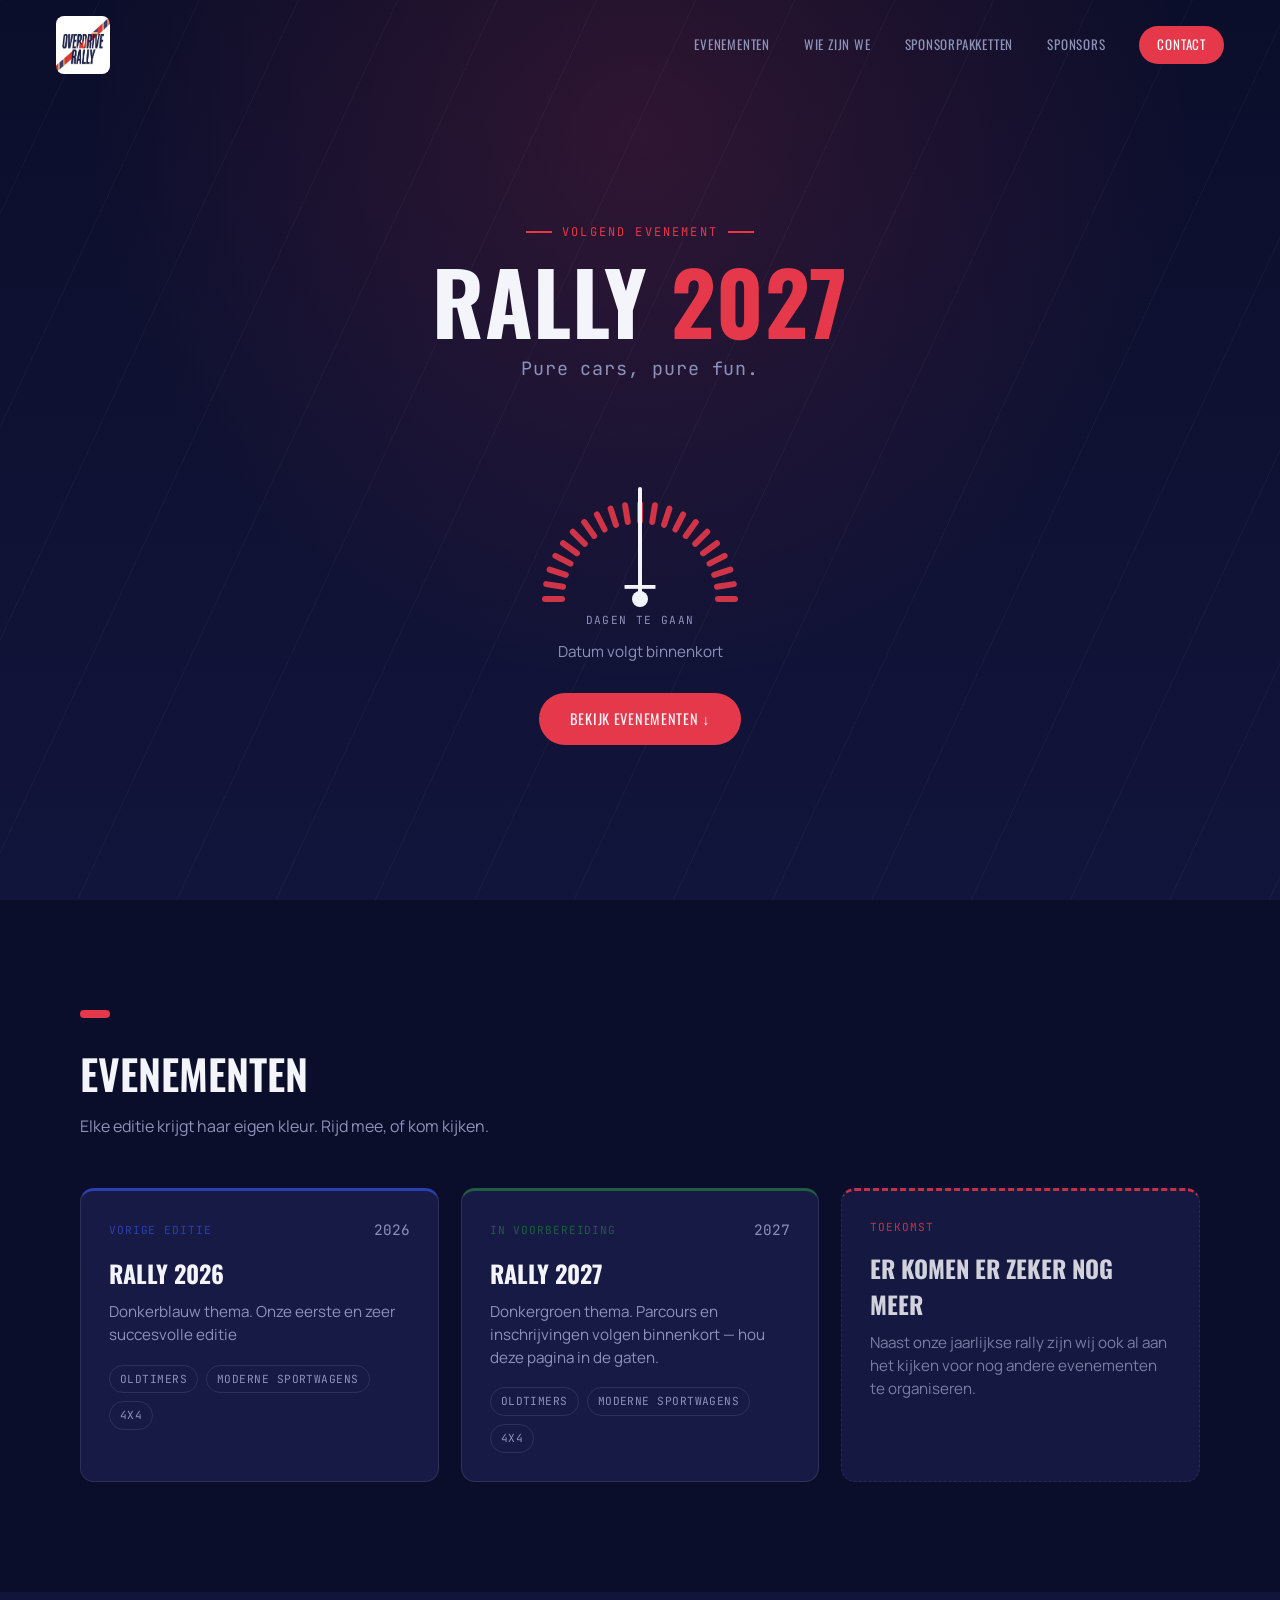
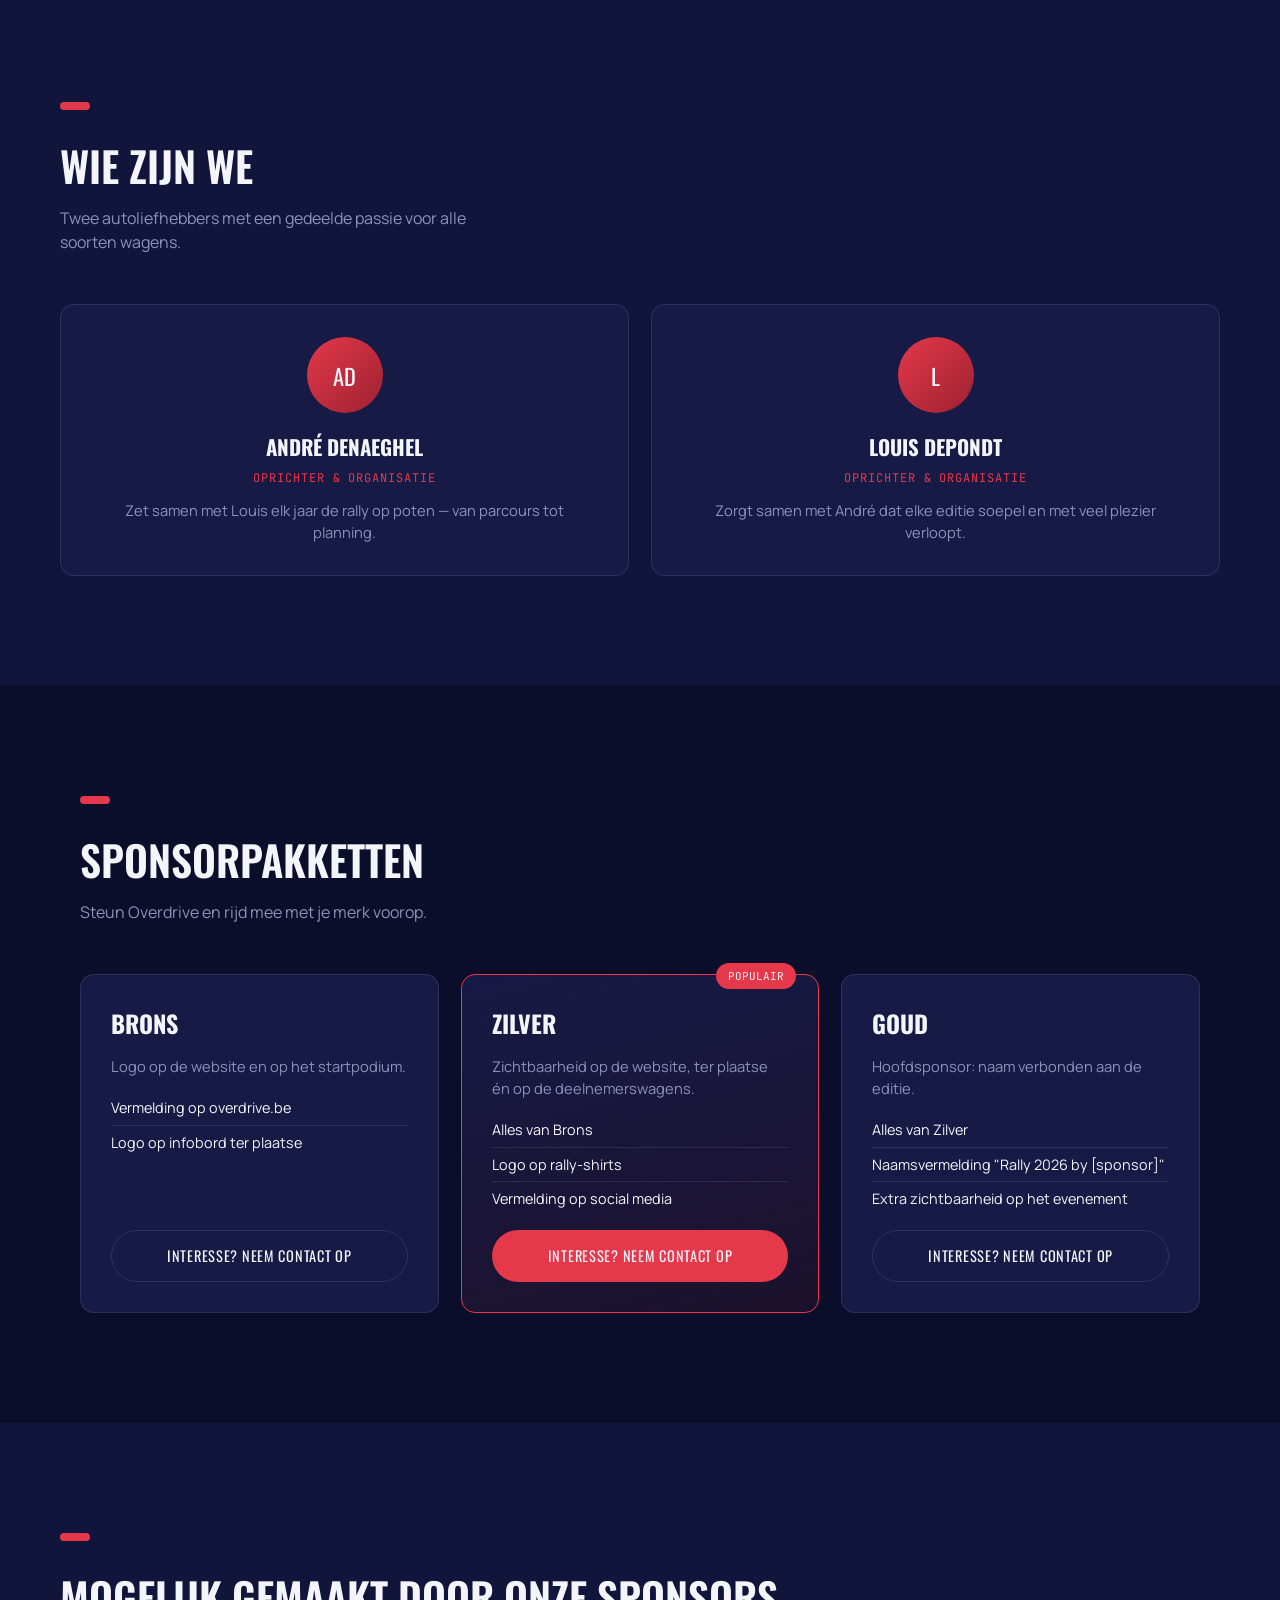
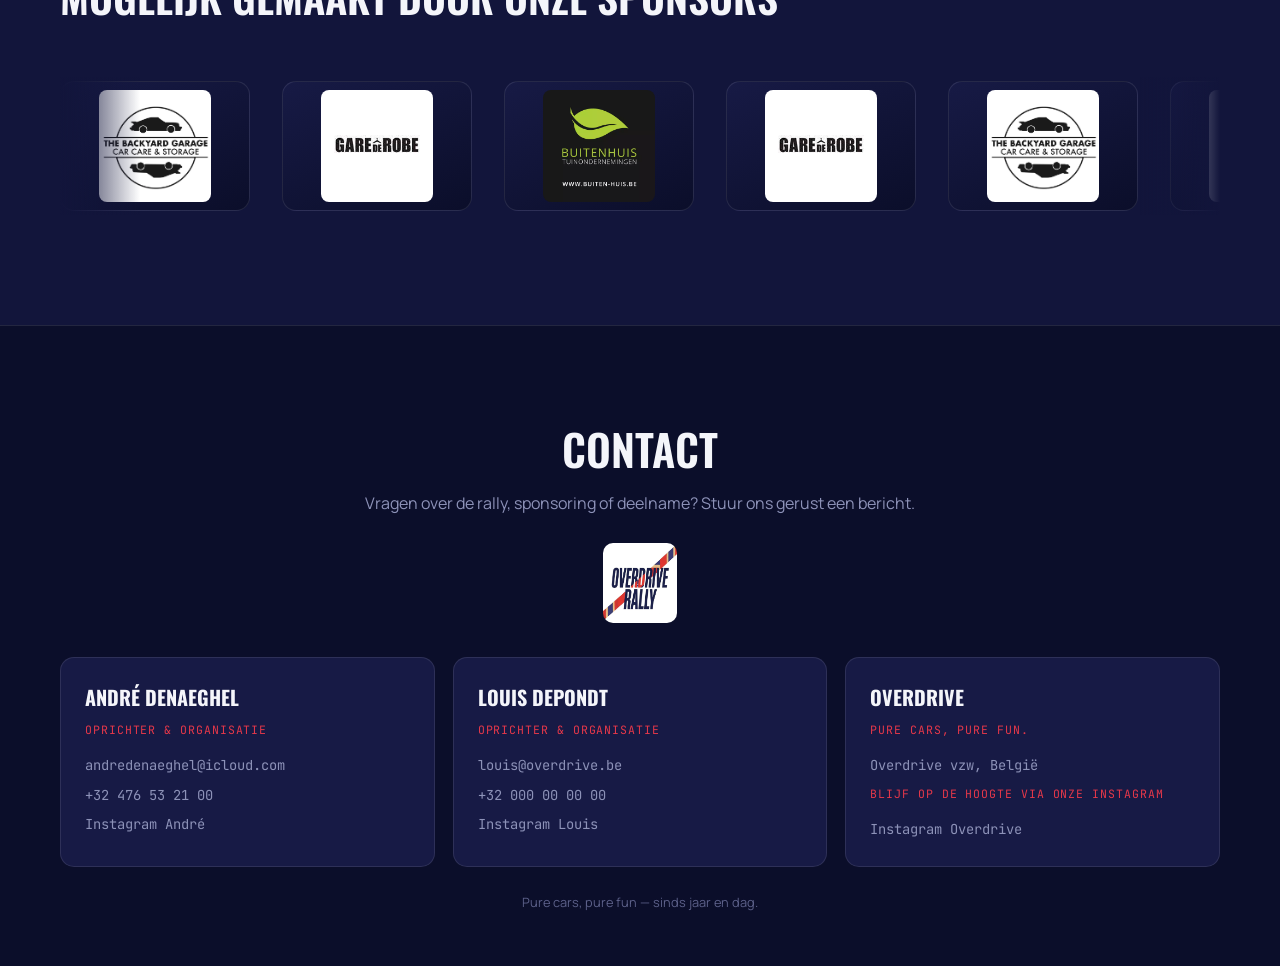
==== index.html @ a41f06ad "Refactor code structure for improved readability and maintainability" ====
<!DOCTYPE html>
<html lang="nl">
<head>
    <meta charset="UTF-8">
    <meta name="viewport" content="width=device-width, initial-scale=1.0">
    <title>Overdrive — Pure Cars, Pure Fun</title>
    <meta name="description" content="Overdrive organiseert rally-evenementen en cruises voor liefhebbers van oldtimers, moderne bolides en 4x4's.">
    <link rel="preconnect" href="https://fonts.googleapis.com">
    <link rel="preconnect" href="https://fonts.gstatic.com" crossorigin>
    <link href="https://fonts.googleapis.com/css2?family=Oswald:wght@400;500;600;700&family=Manrope:wght@400;500;600;700;800&family=JetBrains+Mono:wght@400;500;700&display=swap" rel="stylesheet">
    <link rel="stylesheet" href="style.css">
</head>
<body>

<!-- Gauge sweep loader -->
<div class="loader" id="loader" aria-hidden="true">
  <svg viewBox="0 0 200 200" class="loader-gauge">
    <circle cx="100" cy="100" r="80" class="loader-ring"/>
  </svg>
</div>

<!-- NAV -->
<header class="nav" id="nav">
  <a href="#top" class="nav-brand">
    <img src="images/niuewlogo.jpg" alt="Overdrive" class="nav-logo">
  </a>
  <nav class="nav-links" id="navLinks">
    <a href="#evenementen" data-nav>Evenementen</a>
    <a href="#wie-zijn-we" data-nav>Wie zijn we</a>
    <a href="#sponsors" data-nav>Sponsorpakketten</a>
    <a href="#sponsorwand" data-nav>Sponsors</a>
    <a href="#contact" data-nav class="nav-cta">Contact</a>
  </nav>
  <button class="nav-toggle" id="navToggle" aria-label="Menu openen" aria-expanded="false">
    <span></span><span></span><span></span>
  </button>
</header>

<main id="top">

  <!-- HERO -->
  <section class="hero" id="hero">
    <div class="hero-bg" aria-hidden="true"></div>
    <div class="hero-inner">
      <p class="eyebrow"><span class="eyebrow-dash"></span>Volgend evenement<span class="eyebrow-dash"></span></p>
      <h1 class="hero-title">RALLY <span class="hero-year" id="nextYear">2027</span></h1>
      <p class="hero-tagline">Pure cars, pure fun.</p>

      <div class="gauge-block">
        <svg viewBox="0 0 320 200" class="gauge" id="gauge" role="img" aria-label="Countdown gauge naar volgend evenement">
          <g id="gaugeTicks"></g>
          <line id="gaugeNeedle" x1="160" y1="170" x2="160" y2="60" class="gauge-needle"/>
          <circle cx="160" cy="170" r="8" class="gauge-hub"/>
        </svg>
        <div class="gauge-readout">
          <span class="gauge-number" id="daysLeft">--</span>
          <span class="gauge-label">dagen te gaan</span>
        </div>
      </div>

      <p class="hero-date" id="eventDate">Datum volgt binnenkort</p>
      <a href="#evenementen" class="btn btn-primary">Bekijk evenementen ↓</a>
    </div>
  </section>


  <!-- EVENEMENTEN -->
  <section class="section" id="evenementen">
    <div class="section-head">
      <span class="gauge-tick-mark" aria-hidden="true"></span>
      <h2>Evenementen</h2>
      <p class="section-sub">Elke editie krijgt haar eigen kleur. Rijd mee, of kom kijken.</p>
    </div>

    <div class="event-grid">
      <a class="event-card is-next" style="--edition-color:#2b3fb0;" href="rally2026.html">
        <div class="event-card-top">
          <span class="event-tag">Vorige editie</span>
          <span class="event-year">2026</span>
        </div>
        <h3>Rally 2026</h3>
        <p>Donkerblauw thema. Onze eerste en zeer succesvolle editie</p>
        <div class="event-chips">
          <span>Oldtimers</span><span>Moderne sportwagens</span><span>4x4</span>
        </div>
    </a>

      <a class="event-card" style="--edition-color:#1f5c42;" href="rally2027.html">
        <div class="event-card-top">
          <span class="event-tag">In voorbereiding</span>
          <span class="event-year">2027</span>
        </div>
        <h3>Rally 2027</h3>
        <p>Donkergroen thema. Parcours en inschrijvingen volgen binnenkort — hou deze pagina in de gaten.</p>
        <div class="event-chips">
          <span>Oldtimers</span><span>Moderne sportwagens</span><span>4x4</span>
        </div>
    </a>

      <article class="event-card event-card-ghost">
        <div class="event-card-top">
          <span class="event-tag">Toekomst</span>
        </div>
        <h3>Er komen er zeker nog meer</h3>
        <p>Naast onze jaarlijkse rally zijn wij ook al aan het kijken voor nog andere evenementen te organiseren.</p>
      </article>
    </div>
  </section>

  <!-- WIE ZIJN WE -->
  <section class="section section-alt" id="wie-zijn-we">
    <div class="section-head">
      <span class="gauge-tick-mark" aria-hidden="true"></span>
      <h2>Wie zijn we</h2>
      <p class="section-sub">Twee autoliefhebbers met een gedeelde passie voor alle soorten wagens.</p>
    </div>

    <div class="people-grid">
      <article class="person-card">
        <div class="person-avatar" aria-hidden="true">AD</div>
        <h3>André Denaeghel</h3>
        <p class="person-role">Oprichter &amp; organisatie</p>
        <p>Zet samen met Louis elk jaar de rally op poten — van parcours tot planning.</p>
      </article>
      <article class="person-card">
        <div class="person-avatar" aria-hidden="true">L</div>
        <h3>Louis Depondt</h3>
        <p class="person-role">Oprichter &amp; Organisatie</p>
        <p>Zorgt samen met André dat elke editie soepel en met veel plezier verloopt.</p>
      </article>
    </div>
  </section>

  <!-- SPONSORS -->
  <section class="section" id="sponsors">
    <div class="section-head">
      <span class="gauge-tick-mark" aria-hidden="true"></span>
      <h2>Sponsorpakketten</h2>
      <p class="section-sub">Steun Overdrive en rijd mee met je merk voorop.</p>
    </div>

    <div class="sponsor-grid">
      <article class="sponsor-card">
        <h3>Brons</h3>
        <p class="sponsor-desc">Logo op de website en op het startpodium.</p>
        <ul class="sponsor-list">
          <li>Vermelding op overdrive.be</li>
          <li>Logo op infobord ter plaatse</li>
        </ul>
        <a href="#contact" class="btn btn-ghost">Interesse? Neem contact op</a>
      </article>
      <article class="sponsor-card is-featured">
        <span class="sponsor-badge">Populair</span>
        <h3>Zilver</h3>
        <p class="sponsor-desc">Zichtbaarheid op de website, ter plaatse én op de deelnemerswagens.</p>
        <ul class="sponsor-list">
          <li>Alles van Brons</li>
          <li>Logo op rally-shirts</li>
          <li>Vermelding op social media</li>
        </ul>
        <a href="#contact" class="btn btn-primary">Interesse? Neem contact op</a>
      </article>
      <article class="sponsor-card">
        <h3>Goud</h3>
        <p class="sponsor-desc">Hoofdsponsor: naam verbonden aan de editie.</p>
        <ul class="sponsor-list">
          <li>Alles van Zilver</li>
          <li>Naamsvermelding "Rally 2026 by [sponsor]"</li>
          <li>Extra zichtbaarheid op het evenement</li>
        </ul>
        <a href="#contact" class="btn btn-ghost">Interesse? Neem contact op</a>
      </article>
    </div>
  </section>

  <!-- SPONSORWAND -->


   <section class="section section-alt sponsor-wall" id="sponsorwand">
    <div class="section-head">
      <span class="gauge-tick-mark" aria-hidden="true"></span>
      <h2>Mogelijk gemaakt door onze sponsors</h2>
    </div>
    <div class="sponsor-marquee" aria-label="Doorlopende sponsorband">
      <div class="sfeer-track" id="sfeerTrack">
        <!-- repeated for seamless loop via JS -->
        <div class="sponsor-item"><span class="sponsor-logo"><img class="image-logo" src="images/sponsers/backyard.png" alt="Backyard logo"></span></div>
        <div class="sponsor-item"><span class="sponsor-logo"><img class="image-logo" src="images/sponsers/garederobe.png" alt="Garederobe logo"></span></div>
        <div class="sponsor-item"><span class="sponsor-logo"><img class="image-logo" src="images/sponsers/buitenhuis.png" alt="buitenhuis logo"></span></div>
        <div class="sponsor-item"><span class="sponsor-logo"><img class="image-logo" src="images/sponsers/garederobe.png" alt="Garederobe logo"></span></div>
        <div class="sponsor-item"><span class="sponsor-logo"><img class="image-logo" src="images/sponsers/backyard.png" alt="Backyard logo"></span></div>
        <div class="sponsor-item"><span class="sponsor-logo"><img class="image-logo" src="images/sponsers/garederobe.png" alt="Garederobe logo"></span></div>
        <div class="sponsor-item"><span class="sponsor-logo"><img class="image-logo" src="images/sponsers/backyard.png" alt="Backyard logo"></span></div>
        <div class="sponsor-item"><span class="sponsor-logo"><img class="image-logo" src="images/sponsers/garederobe.png" alt="Garederobe logo"></span></div>
      </div>
    </div>
  </section>

  

</main>

<!-- CONTACT / FOOTER -->
<footer class="contact" id="contact">
  <div class="contact-inner">
    <div class="contact-title">
      <h2>Contact</h2>
      <p>Vragen over de rally, sponsoring of deelname? Stuur ons gerust een bericht.</p>
    </div>
    <img src="images/niuewlogo.jpg" alt="Overdrive" class="contact-logo">
    <div class="contact-details">
      <article class="contact-card">
        <h3>André Denaeghel</h3>
        <p>Oprichter &amp; organisatie</p>
        <a href="mailto:andredenaeghel@icloud.com">andredenaeghel@icloud.com</a>
        <a href="tel:+32476532100">+32 476 53 21 00</a>
        <a href="https://www.instagram.com/andredenaeghel/">Instagram André</a>
      </article>

      <article class="contact-card">
        <h3>Louis Depondt</h3>
        <p>Oprichter &amp; organisatie</p>
        <a href="mailto:louis@overdrive.be">louis@overdrive.be</a>
        <a href="tel:+32000000000">+32 000 00 00 00</a>
        <a href="https://www.instagram.com/louis_depondt/">Instagram Louis</a>
      </article>

      <article class="contact-card">
        <h3>Overdrive</h3>
        <p>Pure cars, pure fun.</p>
        <a>Overdrive vzw, België</a>
        <p>blijf op de hoogte via onze instagram</p>
        <!-- <a href="mailto:info@overdrive.be">info@overdrive.be</a> -->
        <a href="https://www.instagram.com/overdrivebelgium/">Instagram Overdrive</a>
      </article>
    </div>
    <p class="contact-note">Pure cars, pure fun — sinds jaar en dag.</p>
  </div>
</footer>

<script src="script.js"></script>
</body>
</html>
---- style.css ----
/* ===== Tokens ===== */
:root {
  --bg: #0b0e2a;
  --bg-alt: #12153b;
  --bg-alt-2: #171a45;
  --red: #e5384a;
  --red-dim: #9c2231;
  --white: #f4f5fa;
  --muted: #8d92b8;
  --muted-dim: #5c6089;
  --line: rgba(244, 245, 250, 0.1);

  --font-display: 'Oswald', sans-serif;
  --font-body: 'Manrope', sans-serif;
  --font-mono: 'JetBrains Mono', monospace;

  --container: 1160px;
  --radius: 14px;
}

* {
  box-sizing: border-box;
  margin: 0;
  padding: 0;
}

html {
  scroll-behavior: smooth;
}
@media (prefers-reduced-motion: reduce) {
  html {
    scroll-behavior: auto;
  }
  * {
    animation-duration: 0.001ms !important;
    animation-iteration-count: 1 !important;
    transition-duration: 0.001ms !important;
  }
}

body {
  background: var(--bg);
  color: var(--white);
  font-family: var(--font-body);
  line-height: 1.5;
  -webkit-font-smoothing: antialiased;
  overflow-x: hidden;
}

img {
  max-width: 100%;
  display: block;
}
a {
  color: inherit;
  text-decoration: none;
}
ul {
  list-style: none;
}

::selection {
  background: var(--red);
  color: var(--white);
}

:focus-visible {
  outline: 2px solid var(--red);
  outline-offset: 3px;
}

/* ===== Loader ===== */
.loader {
  position: fixed;
  inset: 0;
  background: var(--bg);
  display: flex;
  align-items: center;
  justify-content: center;
  z-index: 999;
  transition:
    opacity 0.6s ease,
    visibility 0.6s ease;
}
.loader.is-hidden {
  opacity: 0;
  visibility: hidden;
}
.loader-gauge {
  width: 90px;
  height: 90px;
}
.loader-ring {
  fill: none;
  stroke: var(--red);
  stroke-width: 6;
  stroke-linecap: round;
  stroke-dasharray: 180 320;
  transform-origin: center;
  animation: spin 1.1s linear infinite;
}
@keyframes spin {
  to {
    transform: rotate(360deg);
  }
}

/* ===== Nav ===== */
.nav {
  position: fixed;
  top: 0;
  left: 0;
  right: 0;
  z-index: 100;
  display: flex;
  align-items: center;
  justify-content: space-between;
  padding: 16px clamp(20px, 5vw, 56px);
  transition:
    background 0.35s ease,
    padding 0.35s ease,
    backdrop-filter 0.35s ease,
    border-color 0.35s ease;
  border-bottom: 1px solid transparent;
}
.nav.is-scrolled {
  background: rgba(11, 14, 42, 0.86);
  backdrop-filter: blur(10px);
  padding-top: 10px;
  padding-bottom: 10px;
  border-color: var(--line);
}
.nav-logo {
  height: 58px;
  width: auto;
  border-radius: 8px;
}
.nav-links {
  display: flex;
  align-items: center;
  gap: clamp(18px, 3vw, 34px);
  font-family: var(--font-display);
  text-transform: uppercase;
  font-size: 0.82rem;
  letter-spacing: 0.06em;
}
.nav-links a {
  color: var(--muted);
  position: relative;
  padding: 4px 0;
  transition: color 0.25s ease;
}
.nav-links a:hover,
.nav-links a.is-active {
  color: var(--white);
}
.nav-links a:not(.nav-cta)::after {
  content: '';
  position: absolute;
  left: 0;
  bottom: -2px;
  width: 0;
  height: 2px;
  background: var(--red);
  transition: width 0.25s ease;
}
.nav-links a:not(.nav-cta):hover::after,
.nav-links a.is-active::after {
  width: 100%;
}
.nav-cta {
  background: var(--red);
  color: var(--white) !important;
  padding: 9px 18px !important;
  border-radius: 999px;
}
.nav-cta::after {
  display: none;
}

.nav-toggle {
  display: none;
  flex-direction: column;
  gap: 5px;
  background: none;
  border: none;
  cursor: pointer;
  padding: 8px;
}
.nav-toggle span {
  width: 24px;
  height: 2px;
  background: var(--white);
  transition:
    transform 0.3s ease,
    opacity 0.3s ease;
}
.nav-toggle[aria-expanded='true'] span:nth-child(1) {
  transform: translateY(7px) rotate(45deg);
}
.nav-toggle[aria-expanded='true'] span:nth-child(2) {
  opacity: 0;
}
.nav-toggle[aria-expanded='true'] span:nth-child(3) {
  transform: translateY(-7px) rotate(-45deg);
}

@media (max-width: 780px) {
  .nav-logo {
    height: 48px;
  }
  .nav-toggle {
    display: flex;
  }
  .nav-links {
    position: fixed;
    top: 0;
    right: 0;
    height: 100vh;
    width: min(72vw, 320px);
    background: var(--bg-alt);
    flex-direction: column;
    justify-content: center;
    align-items: flex-start;
    padding: 40px;
    gap: 26px;
    font-size: 1.1rem;
    transform: translateX(100%);
    transition: transform 0.4s ease;
    border-left: 1px solid var(--line);
  }
  .nav-links.is-open {
    transform: translateX(0);
  }
}

/* ===== Hero ===== */
.hero {
  position: relative;
  min-height: 100vh;
  display: flex;
  align-items: center;
  justify-content: center;
  text-align: center;
  padding: 140px 20px 80px;
  overflow: hidden;
}
.hero-bg {
  position: absolute;
  inset: 0;
  z-index: -1;
  background: radial-gradient(circle at 50% 15%, rgba(229, 56, 74, 0.16), transparent 55%), linear-gradient(180deg, var(--bg) 0%, var(--bg-alt) 100%);
}
.hero-bg::after {
  content: '';
  position: absolute;
  inset: 0;
  background-image: repeating-linear-gradient(115deg, rgba(244, 245, 250, 0.03) 0 1px, transparent 1px 90px);
}
.hero-inner {
  max-width: 760px;
}
.eyebrow {
  display: inline-flex;
  align-items: center;
  gap: 10px;
  font-family: var(--font-mono);
  text-transform: uppercase;
  letter-spacing: 0.18em;
  font-size: 0.75rem;
  color: var(--red);
  margin-bottom: 18px;
}
.eyebrow-dash {
  width: 26px;
  height: 2px;
  background: var(--red);
}
.hero-title {
  font-family: var(--font-display);
  font-weight: 700;
  text-transform: uppercase;
  font-size: clamp(2.6rem, 9vw, 5.4rem);
  line-height: 0.95;
  letter-spacing: 0.01em;
}
.hero-year {
  color: var(--red);
}
.hero-tagline {
  font-family: var(--font-mono);
  color: var(--muted);
  margin-top: 14px;
  font-size: clamp(0.95rem, 2vw, 1.15rem);
  letter-spacing: 0.05em;
}

.gauge-block {
  position: relative;
  width: min(320px, 80vw);
  margin: 46px auto 6px;
}
.gauge {
  width: 100%;
  height: auto;
  overflow: visible;
}
.gauge-needle {
  stroke: var(--white);
  stroke-width: 4;
  stroke-linecap: round;
  transform-origin: 160px 170px;
  transition: transform 1.4s cubic-bezier(0.22, 1, 0.36, 1);
}
.gauge-hub {
  fill: var(--white);
}
.gauge-tick {
  stroke: var(--red);
  stroke-width: 6;
  stroke-linecap: round;
  opacity: 0.9;
}
.gauge-readout {
  position: absolute;
  left: 50%;
  bottom: 6px;
  transform: translateX(-50%);
  text-align: center;
}
.gauge-number {
  display: block;
  font-family: var(--font-mono);
  font-size: 2.1rem;
  font-weight: 700;
  color: var(--white);
}
.gauge-label {
  display: block;
  font-family: var(--font-mono);
  font-size: 0.7rem;
  text-transform: uppercase;
  letter-spacing: 0.12em;
  color: var(--muted);
}

.hero-date {
  color: var(--muted);
  font-size: 0.95rem;
  margin-bottom: 30px;
}

.btn {
  display: inline-block;
  font-family: var(--font-display);
  text-transform: uppercase;
  letter-spacing: 0.05em;
  font-size: 0.9rem;
  padding: 14px 30px;
  border-radius: 999px;
  transition:
    transform 0.25s ease,
    background 0.25s ease,
    border-color 0.25s ease;
  border: 1px solid transparent;
}
.btn-primary {
  background: var(--red);
  color: var(--white);
}
.btn-primary:hover {
  transform: translateY(-2px);
  background: #f2495a;
}
.btn-ghost {
  border-color: var(--line);
  color: var(--white);
}
.btn-ghost:hover {
  border-color: var(--red);
  color: var(--red);
  transform: translateY(-2px);
}

/* ===== Sfeer strip ===== */
.sfeer {
  background: var(--bg-alt);
  border-top: 1px solid var(--line);
  border-bottom: 1px solid var(--line);
  overflow: hidden;
  padding: 26px 0;
}
.sfeer-track {
  display: flex;
  gap: 0;
  width: max-content;
  animation: scroll-left 34s linear infinite;
  will-change: transform;
}
.sfeer:hover .sfeer-track,
.sponsor-marquee:hover .sfeer-track {
  animation-play-state: paused;
}
@keyframes scroll-left {
  from {
    transform: translateX(0);
  }
  to {
    transform: translateX(calc(var(--marquee-distance, 50%) * -1));
  }
}
.sponsor-item {
  position: relative;
  width: 190px;
  height: 130px;
  margin-right: 16px;
  border-radius: var(--radius);
  background: linear-gradient(155deg, var(--bg-alt-2), var(--bg));
  border: 1px solid var(--line);
  display: flex;
  align-items: center;
  justify-content: center;
  flex-shrink: 0;
}
.sponsor-logo {
  max-width: 112px;
  border-radius: 6px;
}

.image-logo {
  border-radius: 8px;
}

.sfeer-item::after {
  content: attr(data-label);
  position: absolute;
  left: 12px;
  bottom: 10px;
  font-family: var(--font-mono);
  font-size: 0.7rem;
  color: var(--muted);
  text-transform: uppercase;
  letter-spacing: 0.04em;
}

/* ===== Sections ===== */
.section {
  padding: 110px 20px;
  max-width: var(--container);
  margin: 0 auto;
}
.section-alt {
  background: var(--bg-alt);
  max-width: none;
}
.section-alt > * {
  max-width: var(--container);
  margin-left: auto;
  margin-right: auto;
}

.section-head {
  margin-bottom: 50px;
}
.gauge-tick-mark {
  display: inline-block;
  width: 30px;
  height: 8px;
  border-radius: 4px;
  background: var(--red);
  margin-bottom: 18px;
}
.section-head h2 {
  font-family: var(--font-display);
  text-transform: uppercase;
  font-size: clamp(1.8rem, 4vw, 2.6rem);
  font-weight: 600;
}
.section-sub {
  color: var(--muted);
  margin-top: 10px;
  max-width: 46ch;
}

/* Events */
.event-grid {
  display: grid;
  grid-template-columns: repeat(auto-fit, minmax(280px, 1fr));
  gap: 22px;
}
.event-card {
  background: var(--bg-alt-2);
  border: 1px solid var(--line);
  border-radius: var(--radius);
  padding: 28px;
  position: relative;
  overflow: hidden;
  border-top: 3px solid var(--edition-color, var(--red));
  transition:
    transform 0.3s ease,
    border-color 0.3s ease;
}
.event-card:hover {
  transform: translateY(-4px);
}
.event-card-top {
  display: flex;
  align-items: center;
  justify-content: space-between;
  margin-bottom: 14px;
}
.event-tag {
  font-family: var(--font-mono);
  font-size: 0.7rem;
  text-transform: uppercase;
  letter-spacing: 0.08em;
  color: var(--edition-color, var(--red));
}
.event-year {
  font-family: var(--font-mono);
  font-size: 0.9rem;
  color: var(--muted);
}
.event-card h3 {
  font-family: var(--font-display);
  font-size: 1.5rem;
  text-transform: uppercase;
  margin-bottom: 10px;
}
.event-card p {
  color: var(--muted);
  font-size: 0.95rem;
}
.event-chips {
  display: flex;
  flex-wrap: wrap;
  gap: 8px;
  margin-top: 18px;
}
.event-chips span {
  font-family: var(--font-mono);
  font-size: 0.7rem;
  text-transform: uppercase;
  letter-spacing: 0.04em;
  border: 1px solid var(--line);
  padding: 5px 10px;
  border-radius: 999px;
  color: var(--muted);
}
.event-card-ghost {
  border-style: dashed;
  border-top-style: dashed;
  opacity: 0.85;
}

/* People */
.people-grid {
  display: grid;
  grid-template-columns: repeat(auto-fit, minmax(260px, 1fr));
  gap: 22px;
}
.person-card {
  background: var(--bg-alt-2);
  border: 1px solid var(--line);
  border-radius: var(--radius);
  padding: 32px;
  text-align: center;
}
.person-avatar {
  width: 76px;
  height: 76px;
  border-radius: 50%;
  margin: 0 auto 18px;
  background: linear-gradient(135deg, var(--red), var(--red-dim));
  display: flex;
  align-items: center;
  justify-content: center;
  font-family: var(--font-display);
  font-size: 1.4rem;
}
.person-card h3 {
  font-family: var(--font-display);
  text-transform: uppercase;
  font-size: 1.3rem;
}
.person-role {
  color: var(--red);
  font-family: var(--font-mono);
  font-size: 0.75rem;
  text-transform: uppercase;
  letter-spacing: 0.08em;
  margin: 6px 0 12px;
}
.person-card p:last-child {
  color: var(--muted);
  font-size: 0.92rem;
}

/* Sponsors */
.sponsor-grid {
  display: grid;
  grid-template-columns: repeat(auto-fit, minmax(260px, 1fr));
  gap: 22px;
  align-items: stretch;
}
.sponsor-card {
  background: var(--bg-alt-2);
  border: 1px solid var(--line);
  border-radius: var(--radius);
  padding: 30px;
  display: flex;
  flex-direction: column;
  gap: 14px;
  position: relative;
}
.sponsor-card.is-featured {
  border-color: var(--red);
  background: linear-gradient(165deg, var(--bg-alt-2), rgba(229, 56, 74, 0.08));
}
.sponsor-badge {
  position: absolute;
  top: -12px;
  right: 22px;
  background: var(--red);
  color: var(--white);
  font-family: var(--font-mono);
  font-size: 0.68rem;
  text-transform: uppercase;
  padding: 5px 12px;
  border-radius: 999px;
}
.sponsor-card h3 {
  font-family: var(--font-display);
  text-transform: uppercase;
  font-size: 1.5rem;
}
.sponsor-desc {
  color: var(--muted);
  font-size: 0.92rem;
}
.sponsor-list li {
  color: var(--white);
  font-size: 0.9rem;
  padding: 6px 0;
  border-top: 1px solid var(--line);
}
.sponsor-list li:first-child {
  border-top: none;
}
.sponsor-card .btn {
  margin-top: auto;
  text-align: center;
}

/* Sponsor wall */
.sponsor-wall {
  padding-top: 100px;
  padding-bottom: 100px;
}
.sponsor-marquee {
  position: relative;
  overflow: hidden;
  width: 100%;
  padding: 4px 0;
}
.sponsor-marquee::before,
.sponsor-marquee::after {
  content: '';
  position: absolute;
  top: 0;
  bottom: 0;
  width: min(80px, 16vw);
  z-index: 1;
  pointer-events: none;
}
.sponsor-marquee::before {
  left: 0;
  background: linear-gradient(90deg, var(--bg-alt), transparent);
}
.sponsor-marquee::after {
  right: 0;
  background: linear-gradient(270deg, var(--bg-alt), transparent);
}
.sponsor-logo-grid {
  display: grid;
  grid-template-columns: repeat(auto-fit, minmax(180px, 1fr));
  gap: 16px;
}
.sponsor-logo-slot {
  min-height: 112px;
  border: 1px dashed rgba(244, 245, 250, 0.22);
  border-radius: var(--radius);
  background: rgba(244, 245, 250, 0.04);
  display: flex;
  align-items: center;
  justify-content: center;
  color: var(--muted);
  font-family: var(--font-mono);
  font-size: 0.74rem;
  text-transform: uppercase;
  letter-spacing: 0.08em;
}

/* Backyard */
.backyard {
  display: none;
  padding: 0;
}
.backyard-inner {
  display: grid;
  grid-template-columns: 1.2fr 1fr;
  align-items: center;
  gap: 40px;
  max-width: var(--container);
  margin: 0 auto;
  padding: 90px 20px;
}
.backyard-text p {
  color: var(--muted);
  margin-top: 16px;
  max-width: 46ch;
}
.backyard-visual {
  aspect-ratio: 1;
  border-radius: var(--radius);
  background: radial-gradient(circle, rgba(229, 56, 74, 0.22), var(--bg-alt-2) 70%);
  display: flex;
  align-items: center;
  justify-content: center;
  font-size: 3.2rem;
  border: 1px solid var(--line);
}
@media (max-width: 780px) {
  .backyard-inner {
    grid-template-columns: 1fr;
  }
}

/* Reveal on scroll */
.section,
.backyard-inner {
  opacity: 0;
  transform: translateY(28px);
  transition:
    opacity 0.7s ease,
    transform 0.7s ease;
}
.section.is-visible,
.backyard-inner.is-visible {
  opacity: 1;
  transform: none;
}

/* ===== Footer / Contact ===== */
.contact {
  background: var(--bg);
  border-top: 1px solid var(--line);
  padding: 90px 20px 54px;
}
.contact-inner {
  max-width: var(--container);
  margin: 0 auto;
  text-align: center;
}
.contact-title {
  max-width: 620px;
  margin: 0 auto 28px;
}
.contact-title h2 {
  font-family: var(--font-display);
  text-transform: uppercase;
  font-size: clamp(1.8rem, 4vw, 2.7rem);
  font-weight: 600;
}
.contact-title p {
  color: var(--muted);
  margin-top: 10px;
}
.contact-logo {
  height: 80px;
  width: auto;
  border-radius: 10px;
  margin: 0 auto 34px;
}
.contact-details {
  display: grid;
  grid-template-columns: repeat(auto-fit, minmax(240px, 1fr));
  gap: 18px;
  text-align: left;
}
.contact-card {
  background: var(--bg-alt-2);
  border: 1px solid var(--line);
  border-radius: var(--radius);
  padding: 24px;
  display: flex;
  flex-direction: column;
  gap: 9px;
  min-height: 210px;
}
.contact-card h3 {
  font-family: var(--font-display);
  text-transform: uppercase;
  font-size: 1.25rem;
}
.contact-card p {
  color: var(--red);
  font-family: var(--font-mono);
  font-size: 0.72rem;
  text-transform: uppercase;
  letter-spacing: 0.08em;
  margin-bottom: 8px;
}
.contact-card a {
  color: var(--muted);
  font-family: var(--font-mono);
  font-size: 0.86rem;
  overflow-wrap: anywhere;
  transition: color 0.2s ease;
}
.contact-card a:hover {
  color: var(--red);
}
.contact-note {
  color: var(--muted-dim);
  font-size: 0.8rem;
  margin-top: 34px;
}

/* ===== rally 2026===== */


* {
  box-sizing: border-box;
  margin: 0;
  padding: 0;
}

html {
  scroll-behavior: smooth;
}
@media (prefers-reduced-motion: reduce) {
  html {
    scroll-behavior: auto;
  }
  * {
    animation-duration: 0.001ms !important;
    animation-iteration-count: 1 !important;
    transition-duration: 0.001ms !important;
  }
}

body {
  background: var(--bg);
  color: var(--white);
  font-family: var(--font-body);
  line-height: 1.5;
  -webkit-font-smoothing: antialiased;
  overflow-x: hidden;
}

img {
  max-width: 100%;
  display: block;
}
a {
  color: inherit;
  text-decoration: none;
}
ul {
  list-style: none;
}

::selection {
  background: var(--red);
  color: var(--white);
}

:focus-visible {
  outline: 2px solid var(--red);
  outline-offset: 3px;
}

/* ===== Loader ===== */
.loader {
  position: fixed;
  inset: 0;
  background: var(--bg);
  display: flex;
  align-items: center;
  justify-content: center;
  z-index: 999;
  transition:
    opacity 0.6s ease,
    visibility 0.6s ease;
}
.loader.is-hidden {
  opacity: 0;
  visibility: hidden;
}
.loader-gauge {
  width: 90px;
  height: 90px;
}
.loader-ring {
  fill: none;
  stroke: var(--red);
  stroke-width: 6;
  stroke-linecap: round;
  stroke-dasharray: 180 320;
  transform-origin: center;
  animation: spin 1.1s linear infinite;
}
@keyframes spin {
  to {
    transform: rotate(360deg);
  }
}

/* ===== Nav ===== */
.nav {
  position: fixed;
  top: 0;
  left: 0;
  right: 0;
  z-index: 100;
  display: flex;
  align-items: center;
  justify-content: space-between;
  padding: 16px clamp(20px, 5vw, 56px);
  transition:
    background 0.35s ease,
    padding 0.35s ease,
    backdrop-filter 0.35s ease,
    border-color 0.35s ease;
  border-bottom: 1px solid transparent;
}
.nav.is-scrolled {
  background: rgba(11, 14, 42, 0.86);
  backdrop-filter: blur(10px);
  padding-top: 10px;
  padding-bottom: 10px;
  border-color: var(--line);
}
.nav-logo {
  height: 40px;
  width: auto;
  border-radius: 8px;
}
.nav-links {
  display: flex;
  align-items: center;
  gap: clamp(18px, 3vw, 34px);
  font-family: var(--font-display);
  text-transform: uppercase;
  font-size: 0.82rem;
  letter-spacing: 0.06em;
}
.nav-links a {
  color: var(--muted);
  position: relative;
  padding: 4px 0;
  transition: color 0.25s ease;
}
.nav-links a:hover,
.nav-links a.is-active {
  color: var(--white);
}
.nav-links a:not(.nav-cta)::after {
  content: '';
  position: absolute;
  left: 0;
  bottom: -2px;
  width: 0;
  height: 2px;
  background: var(--red);
  transition: width 0.25s ease;
}
.nav-links a:not(.nav-cta):hover::after,
.nav-links a.is-active::after {
  width: 100%;
}
.nav-cta {
  background: var(--red);
  color: var(--white) !important;
  padding: 9px 18px !important;
  border-radius: 999px;
}
.nav-cta::after {
  display: none;
}

.nav-toggle {
  display: none;
  flex-direction: column;
  gap: 5px;
  background: none;
  border: none;
  cursor: pointer;
  padding: 8px;
}
.nav-toggle span {
  width: 24px;
  height: 2px;
  background: var(--white);
  transition:
    transform 0.3s ease,
    opacity 0.3s ease;
}
.nav-toggle[aria-expanded='true'] span:nth-child(1) {
  transform: translateY(7px) rotate(45deg);
}
.nav-toggle[aria-expanded='true'] span:nth-child(2) {
  opacity: 0;
}
.nav-toggle[aria-expanded='true'] span:nth-child(3) {
  transform: translateY(-7px) rotate(-45deg);
}

@media (max-width: 780px) {
  .nav-toggle {
    display: flex;
  }
  .nav-links {
    position: fixed;
    top: 0;
    right: 0;
    height: 100vh;
    width: min(72vw, 320px);
    background: var(--bg-alt);
    flex-direction: column;
    justify-content: center;
    align-items: flex-start;
    padding: 40px;
    gap: 26px;
    font-size: 1.1rem;
    transform: translateX(100%);
    transition: transform 0.4s ease;
    border-left: 1px solid var(--line);
  }
  .nav-links.is-open {
    transform: translateX(0);
  }
}

/* ===== Hero ===== */
.hero {
  position: relative;
  min-height: 100vh;
  display: flex;
  align-items: center;
  justify-content: center;
  text-align: center;
  padding: 140px 20px 80px;
  overflow: hidden;
}
.hero-bg {
  position: absolute;
  inset: 0;
  z-index: -1;
  background: radial-gradient(circle at 50% 15%, rgba(229, 56, 74, 0.16), transparent 55%), linear-gradient(180deg, var(--bg) 0%, var(--bg-alt) 100%);
}
.hero-bg::after {
  content: '';
  position: absolute;
  inset: 0;
  background-image: repeating-linear-gradient(115deg, rgba(244, 245, 250, 0.03) 0 1px, transparent 1px 90px);
}
.hero-inner {
  max-width: 760px;
}
.eyebrow {
  display: inline-flex;
  align-items: center;
  gap: 10px;
  font-family: var(--font-mono);
  text-transform: uppercase;
  letter-spacing: 0.18em;
  font-size: 0.75rem;
  color: var(--red);
  margin-bottom: 18px;
}
.eyebrow-dash {
  width: 26px;
  height: 2px;
  background: var(--red);
}
.hero-title {
  font-family: var(--font-display);
  font-weight: 700;
  text-transform: uppercase;
  font-size: clamp(2.6rem, 9vw, 5.4rem);
  line-height: 0.95;
  letter-spacing: 0.01em;
}
.hero-year {
  color: var(--red);
}
.hero-tagline {
  font-family: var(--font-mono);
  color: var(--muted);
  margin-top: 14px;
  font-size: clamp(0.95rem, 2vw, 1.15rem);
  letter-spacing: 0.05em;
}

.gauge-block {
  position: relative;
  width: min(320px, 80vw);
  margin: 46px auto 6px;
}
.gauge {
  width: 100%;
  height: auto;
  overflow: visible;
}
.gauge-needle {
  stroke: var(--white);
  stroke-width: 4;
  stroke-linecap: round;
  transform-origin: 160px 170px;
  transition: transform 1.4s cubic-bezier(0.22, 1, 0.36, 1);
}
.gauge-hub {
  fill: var(--white);
}
.gauge-tick {
  stroke: var(--red);
  stroke-width: 6;
  stroke-linecap: round;
  opacity: 0.9;
}
.gauge-readout {
  position: absolute;
  left: 50%;
  bottom: 6px;
  transform: translateX(-50%);
  text-align: center;
}
.gauge-number {
  display: block;
  font-family: var(--font-mono);
  font-size: 2.1rem;
  font-weight: 700;
  color: var(--white);
}
.gauge-label {
  display: block;
  font-family: var(--font-mono);
  font-size: 0.7rem;
  text-transform: uppercase;
  letter-spacing: 0.12em;
  color: var(--muted);
}

.hero-date {
  color: var(--muted);
  font-size: 0.95rem;
  margin-bottom: 30px;
}

.btn {
  display: inline-block;
  font-family: var(--font-display);
  text-transform: uppercase;
  letter-spacing: 0.05em;
  font-size: 0.9rem;
  padding: 14px 30px;
  border-radius: 999px;
  transition:
    transform 0.25s ease,
    background 0.25s ease,
    border-color 0.25s ease;
  border: 1px solid transparent;
}
.btn-primary {
  background: var(--red);
  color: var(--white);
}
.btn-primary:hover {
  transform: translateY(-2px);
  background: #f2495a;
}
.btn-ghost {
  border-color: var(--line);
  color: var(--white);
}
.btn-ghost:hover {
  border-color: var(--red);
  color: var(--red);
  transform: translateY(-2px);
}

/* ===== Sfeer strip ===== */
.sfeer {
  background: var(--bg-alt);
  border-top: 1px solid var(--line);
  border-bottom: 1px solid var(--line);
  overflow: hidden;
  padding: 26px 0;
}
.sfeer-track {
  display: flex;
  gap: 16px;
  width: max-content;
  animation: scroll-left 34s linear infinite;
}
.sfeer:hover .sfeer-track {
  animation-play-state: paused;
}
@keyframes scroll-left {
  from {
    transform: translateX(0);
  }
  to {
    transform: translateX(-50%);
  }
}
.sfeer-item {
  position: relative;
  width: 190px;
  height: 130px;
  border-radius: var(--radius);
  background: linear-gradient(155deg, var(--bg-alt-2), var(--bg));
  border: 1px solid var(--line);
  display: flex;
  align-items: center;
  justify-content: center;
  flex-shrink: 0;
}
.sfeer-icon {
  font-size: 2rem;
  filter: grayscale(0.15);
}
.sfeer-item::after {
  content: attr(data-label);
  position: absolute;
  left: 12px;
  bottom: 10px;
  font-family: var(--font-mono);
  font-size: 0.7rem;
  color: var(--muted);
  text-transform: uppercase;
  letter-spacing: 0.04em;
}

/* ===== Sections ===== */
.section {
  padding: 110px 20px;
  max-width: var(--container);
  margin: 0 auto;
}
.section-alt {
  background: var(--bg-alt);
  max-width: none;
}
.section-alt > * {
  max-width: var(--container);
  margin-left: auto;
  margin-right: auto;
}

.section-head {
  margin-bottom: 50px;
}
.gauge-tick-mark {
  display: inline-block;
  width: 30px;
  height: 8px;
  border-radius: 4px;
  background: var(--red);
  margin-bottom: 18px;
}
.section-head h2 {
  font-family: var(--font-display);
  text-transform: uppercase;
  font-size: clamp(1.8rem, 4vw, 2.6rem);
  font-weight: 600;
}
.section-sub {
  color: var(--muted);
  margin-top: 10px;
  max-width: 46ch;
}

/* Events */
.event-grid {
  display: grid;
  grid-template-columns: repeat(auto-fit, minmax(280px, 1fr));
  gap: 22px;
}
.event-card {
  display: block;
  background: var(--bg-alt-2);
  border: 1px solid var(--line);
  border-radius: var(--radius);
  padding: 28px;
  position: relative;
  overflow: hidden;
  border-top: 3px solid var(--edition-color, var(--red));
  transition:
    transform 0.3s ease,
    border-color 0.3s ease;
}
.event-card:hover {
  transform: translateY(-4px);
}
.event-card-top {
  display: flex;
  align-items: center;
  justify-content: space-between;
  margin-bottom: 14px;
}
.event-tag {
  font-family: var(--font-mono);
  font-size: 0.7rem;
  text-transform: uppercase;
  letter-spacing: 0.08em;
  color: var(--edition-color, var(--red));
}
.event-year {
  font-family: var(--font-mono);
  font-size: 0.9rem;
  color: var(--muted);
}
.event-card h3 {
  font-family: var(--font-display);
  font-size: 1.5rem;
  text-transform: uppercase;
  margin-bottom: 10px;
}
.event-card p {
  color: var(--muted);
  font-size: 0.95rem;
}
.event-chips {
  display: flex;
  flex-wrap: wrap;
  gap: 8px;
  margin-top: 18px;
}
.event-chips span {
  font-family: var(--font-mono);
  font-size: 0.7rem;
  text-transform: uppercase;
  letter-spacing: 0.04em;
  border: 1px solid var(--line);
  padding: 5px 10px;
  border-radius: 999px;
  color: var(--muted);
}
.event-card-ghost {
  border-style: dashed;
  border-top-style: dashed;
  opacity: 0.85;
}

/* People */
.people-grid {
  display: grid;
  grid-template-columns: repeat(auto-fit, minmax(260px, 1fr));
  gap: 22px;
}
.person-card {
  background: var(--bg-alt-2);
  border: 1px solid var(--line);
  border-radius: var(--radius);
  padding: 32px;
  text-align: center;
}
.person-avatar {
  width: 76px;
  height: 76px;
  border-radius: 50%;
  margin: 0 auto 18px;
  background: linear-gradient(135deg, var(--red), var(--red-dim));
  display: flex;
  align-items: center;
  justify-content: center;
  font-family: var(--font-display);
  font-size: 1.4rem;
}
.person-card h3 {
  font-family: var(--font-display);
  text-transform: uppercase;
  font-size: 1.3rem;
}
.person-role {
  color: var(--red);
  font-family: var(--font-mono);
  font-size: 0.75rem;
  text-transform: uppercase;
  letter-spacing: 0.08em;
  margin: 6px 0 12px;
}
.person-card p:last-child {
  color: var(--muted);
  font-size: 0.92rem;
}

/* Sponsors */
.sponsor-grid {
  display: grid;
  grid-template-columns: repeat(auto-fit, minmax(260px, 1fr));
  gap: 22px;
  align-items: stretch;
}
.sponsor-card {
  background: var(--bg-alt-2);
  border: 1px solid var(--line);
  border-radius: var(--radius);
  padding: 30px;
  display: flex;
  flex-direction: column;
  gap: 14px;
  position: relative;
}
.sponsor-card.is-featured {
  border-color: var(--red);
  background: linear-gradient(165deg, var(--bg-alt-2), rgba(229, 56, 74, 0.08));
}
.sponsor-badge {
  position: absolute;
  top: -12px;
  right: 22px;
  background: var(--red);
  color: var(--white);
  font-family: var(--font-mono);
  font-size: 0.68rem;
  text-transform: uppercase;
  padding: 5px 12px;
  border-radius: 999px;
}
.sponsor-card h3 {
  font-family: var(--font-display);
  text-transform: uppercase;
  font-size: 1.5rem;
}
.sponsor-desc {
  color: var(--muted);
  font-size: 0.92rem;
}
.sponsor-list li {
  color: var(--white);
  font-size: 0.9rem;
  padding: 6px 0;
  border-top: 1px solid var(--line);
}
.sponsor-list li:first-child {
  border-top: none;
}
.sponsor-card .btn {
  margin-top: auto;
  text-align: center;
}

/* Backyard */
.backyard {
  padding: 0;
}
.backyard-inner {
  display: grid;
  grid-template-columns: 1.2fr 1fr;
  align-items: center;
  gap: 40px;
  max-width: var(--container);
  margin: 0 auto;
  padding: 90px 20px;
}
.backyard-text p {
  color: var(--muted);
  margin-top: 16px;
  max-width: 46ch;
}
.backyard-visual {
  aspect-ratio: 1;
  border-radius: var(--radius);
  background: radial-gradient(circle, rgba(229, 56, 74, 0.22), var(--bg-alt-2) 70%);
  display: flex;
  align-items: center;
  justify-content: center;
  font-size: 3.2rem;
  border: 1px solid var(--line);
}
@media (max-width: 780px) {
  .backyard-inner {
    grid-template-columns: 1fr;
  }
}

/* Reveal on scroll */
.section,
.backyard-inner {
  opacity: 0;
  transform: translateY(28px);
  transition:
    opacity 0.7s ease,
    transform 0.7s ease;
}
.section.is-visible,
.backyard-inner.is-visible {
  opacity: 1;
  transform: none;
}

/* ===== Event recap page ===== */
.breadcrumb {
  max-width: var(--container);
  margin: 0 auto;
  padding: 130px 20px 0;
  font-family: var(--font-mono);
  font-size: 0.8rem;
  text-transform: uppercase;
  letter-spacing: 0.06em;
}
.breadcrumb a {
  color: var(--muted);
  transition: color 0.2s ease;
}
.breadcrumb a:hover {
  color: var(--red);
}
.breadcrumb span {
  color: var(--muted-dim);
  margin: 0 8px;
}

.event-hero {
  position: relative;
  padding: 40px 20px 70px;
  text-align: center;
  overflow: hidden;
}
.event-hero-bg {
  position: absolute;
  inset: 0;
  z-index: -1;
  background: radial-gradient(circle at 50% 0%, color-mix(in srgb, var(--edition-color, var(--red)) 30%, transparent), transparent 55%), linear-gradient(180deg, var(--bg) 0%, var(--bg-alt) 100%);
}
.status-badge {
  display: inline-flex;
  align-items: center;
  gap: 8px;
  font-family: var(--font-mono);
  font-size: 0.72rem;
  text-transform: uppercase;
  letter-spacing: 0.1em;
  color: var(--edition-color, var(--red));
  border: 1px solid var(--edition-color, var(--red));
  padding: 6px 14px;
  border-radius: 999px;
  margin-bottom: 22px;
}
.status-badge-dot {
  width: 7px;
  height: 7px;
  border-radius: 50%;
  background: var(--edition-color, var(--red));
}

.static-gauge {
  width: min(220px, 60vw);
  margin: 34px auto 0;
}
.static-gauge-needle {
  stroke: var(--white);
  stroke-width: 4;
  stroke-linecap: round;
  transform-origin: 160px 170px;
  transform: rotate(90deg);
}
.static-gauge-hub {
  fill: var(--white);
}
.static-gauge-label {
  text-align: center;
  font-family: var(--font-mono);
  font-size: 0.75rem;
  text-transform: uppercase;
  letter-spacing: 0.1em;
  color: var(--muted);
  margin-top: 6px;
}

/* Stats */
.stat-grid {
  display: grid;
  grid-template-columns: repeat(auto-fit, minmax(160px, 1fr));
  gap: 18px;
  max-width: var(--container);
  margin: 0 auto;
  padding: 0 20px 100px;
}
.stat-card {
  background: var(--bg-alt-2);
  border: 1px solid var(--line);
  border-top: 3px solid var(--edition-color, var(--red));
  border-radius: var(--radius);
  padding: 26px 22px;
  text-align: center;
}
.stat-number {
  display: block;
  font-family: var(--font-mono);
  font-size: clamp(1.8rem, 4vw, 2.4rem);
  font-weight: 700;
}
.stat-label {
  display: block;
  font-family: var(--font-mono);
  font-size: 0.72rem;
  text-transform: uppercase;
  letter-spacing: 0.06em;
  color: var(--muted);
  margin-top: 6px;
}

/* Recap gallery (static grid, not the looping strip) */
.recap-grid {
  display: grid;
  grid-template-columns: repeat(auto-fit, minmax(190px, 1fr));
  gap: 16px;
}
.recap-grid .sfeer-item {
  width: 100%;
  height: 160px;
}

.gallery-head {
  display: flex;
  align-items: flex-end;
  justify-content: space-between;
  gap: 20px;
  flex-wrap: wrap;
}
.gallery-link {
  flex-shrink: 0;
  margin-top: 8px;
  padding: 8px 16px;
}

.photo-wall {
  display: grid;
  grid-template-columns: repeat(4, 1fr);
  grid-auto-rows: 150px;
  gap: 14px;
}
.photo-tile {
  position: relative;
  border-radius: var(--radius);
  overflow: hidden;
  background: linear-gradient(155deg, var(--bg-alt-2), var(--bg));
  border: 1px solid var(--line);
  display: flex;
  align-items: center;
  justify-content: center;
}
.photo-tile img {
  width: 100%;
  height: 100%;
  object-fit: cover;
}
.photo-tile .sfeer-icon {
  font-size: 2.2rem;
  opacity: 0.85;
}
.photo-tile::after {
  content: attr(data-label);
  position: absolute;
  left: 12px;
  bottom: 10px;
  font-family: var(--font-mono);
  font-size: 0.7rem;
  color: var(--muted);
  text-transform: uppercase;
  letter-spacing: 0.04em;
}
.photo-tile.is-big {
  grid-column: span 2;
  grid-row: span 2;
}
.photo-tile.is-tall {
  grid-row: span 2;
}

.gallery-note {
  margin-top: 22px;
  color: var(--muted-dim);
  font-size: 0.8rem;
  font-family: var(--font-mono);
}
.gallery-note code {
  background: var(--bg-alt-2);
  border: 1px solid var(--line);
  border-radius: 4px;
  padding: 1px 6px;
}

@media (max-width: 900px) {
  .photo-wall {
    grid-template-columns: repeat(2, 1fr);
  }
  .photo-tile.is-big {
    grid-column: span 2;
    grid-row: span 1;
  }
}
@media (max-width: 520px) {
  .photo-wall {
    grid-template-columns: 1fr;
  }
  .photo-tile.is-big,
  .photo-tile.is-tall {
    grid-column: span 1;
    grid-row: span 1;
  }
}

/* Podium */
.podium-grid {
  display: grid;
  grid-template-columns: repeat(auto-fit, minmax(220px, 1fr));
  gap: 20px;
  align-items: end;
}
.podium-card {
  background: var(--bg-alt-2);
  border: 1px solid var(--line);
  border-radius: var(--radius);
  padding: 26px;
  text-align: center;
  position: relative;
}
.podium-card.rank-1 {
  border-color: var(--red);
  padding-top: 34px;
}
.podium-rank {
  display: inline-flex;
  align-items: center;
  justify-content: center;
  width: 40px;
  height: 40px;
  border-radius: 50%;
  background: var(--bg);
  border: 1px solid var(--line);
  font-family: var(--font-mono);
  font-weight: 700;
  margin-bottom: 14px;
}
.podium-card.rank-1 .podium-rank {
  background: var(--red);
  border-color: var(--red);
  color: var(--white);
}
.podium-name {
  font-family: var(--font-display);
  text-transform: uppercase;
  font-size: 1.15rem;
}
.podium-detail {
  color: var(--muted);
  font-size: 0.85rem;
  margin-top: 4px;
}

/* Sponsor thanks */
.thanks-row {
  display: flex;
  flex-wrap: wrap;
  gap: 12px;
}
.thanks-chip {
  font-family: var(--font-mono);
  font-size: 0.8rem;
  border: 1px solid var(--line);
  border-radius: 999px;
  padding: 8px 16px;
  color: var(--muted);
}

.recap-cta {
  text-align: center;
  padding: 20px 20px 0;
}

/* ===== Footer / Contact ===== */
.contact {
  background: var(--bg-alt);
  border-top: 1px solid var(--line);
  padding: 60px 20px 40px;
}
.contact-inner {
  max-width: var(--container);
  margin: 0 auto;
  text-align: center;
}
.contact-logo {
  height: 54px;
  width: auto;
  border-radius: 10px;
  margin: 0 auto 22px;
}
.contact-details {
  display: flex;
  justify-content: center;
  gap: 26px;
  flex-wrap: wrap;
  font-family: var(--font-mono);
  font-size: 0.95rem;
}
.contact-details a {
  transition: color 0.2s ease;
}
.contact-details a:hover {
  color: var(--red);
}
.contact-note {
  color: var(--muted-dim);
  font-size: 0.8rem;
  margin-top: 26px;
}

/* ===== Event detail pages ===== */
.page-hero {
  position: relative;
  padding: 150px 20px 70px;
  text-align: center;
  overflow: hidden;
  background: linear-gradient(180deg, var(--bg) 0%, var(--bg-alt) 100%);
}
.page-hero::after {
  content: '';
  position: absolute;
  inset: 0;
  z-index: -1;
  background: radial-gradient(circle at 50% 0%, color-mix(in srgb, var(--edition-color, var(--red)) 22%, transparent), transparent 60%);
}
.back-link {
  display: inline-flex;
  align-items: center;
  gap: 8px;
  font-family: var(--font-mono);
  font-size: 0.8rem;
  text-transform: uppercase;
  letter-spacing: 0.06em;
  color: var(--muted);
  margin-bottom: 26px;
  transition: color 0.2s ease;
}
.back-link:hover {
  color: var(--white);
}
.page-hero .eyebrow {
  color: var(--edition-color, var(--red));
  justify-content: center;
}
.page-hero .eyebrow-dash {
  background: var(--edition-color, var(--red));
}
.page-hero-title {
  font-family: var(--font-display);
  font-weight: 700;
  text-transform: uppercase;
  font-size: clamp(2.4rem, 8vw, 4.6rem);
  line-height: 0.95;
}
.page-hero-title .accent {
  color: var(--edition-color, var(--red));
}
.page-hero-tagline {
  color: var(--muted);
  font-family: var(--font-mono);
  margin-top: 14px;
  font-size: 0.95rem;
}
.status-pill {
  display: inline-block;
  margin-top: 22px;
  font-family: var(--font-mono);
  font-size: 0.72rem;
  text-transform: uppercase;
  letter-spacing: 0.08em;
  padding: 7px 16px;
  border-radius: 999px;
  border: 1px solid var(--edition-color, var(--red));
  color: var(--edition-color, var(--red));
}

/* Programma tijdlijn */
.timeline {
  max-width: 640px;
  margin: 0 auto;
}
.timeline-item {
  display: grid;
  grid-template-columns: 90px 1fr;
  gap: 22px;
  padding: 20px 0;
  border-top: 1px solid var(--line);
  position: relative;
}
.timeline-item:first-child {
  border-top: none;
}
.timeline-time {
  font-family: var(--font-mono);
  color: var(--edition-color, var(--red));
  font-size: 0.95rem;
  padding-top: 2px;
}
.timeline-content h4 {
  font-family: var(--font-display);
  text-transform: uppercase;
  font-size: 1.05rem;
  letter-spacing: 0.01em;
}
.timeline-content p {
  color: var(--muted);
  font-size: 0.9rem;
  margin-top: 4px;
}
.timeline-note {
  text-align: center;
  color: var(--muted-dim);
  font-size: 0.82rem;
  margin-top: 26px;
}

/* Inschrijven */
.register-grid {
  display: grid;
  grid-template-columns: repeat(auto-fit, minmax(220px, 1fr));
  gap: 20px;
  max-width: 900px;
  margin: 0 auto;
}
.register-step {
  background: var(--bg-alt-2);
  border: 1px solid var(--line);
  border-radius: var(--radius);
  padding: 26px;
  border-top: 3px solid var(--edition-color, var(--red));
}
.register-step .step-num {
  font-family: var(--font-mono);
  color: var(--edition-color, var(--red));
  font-size: 0.8rem;
  letter-spacing: 0.08em;
}
.register-step h4 {
  font-family: var(--font-display);
  text-transform: uppercase;
  margin: 8px 0 6px;
  font-size: 1.05rem;
}
.register-step p {
  color: var(--muted);
  font-size: 0.88rem;
}
.register-cta {
  text-align: center;
  margin-top: 40px;
}

.btn .btn-primary .gallery-link a {
    margin-top: 20px;
    color: hotpink
}

/* Foto grid */
.photo-grid {
  display: grid;
  grid-template-columns: repeat(auto-fit, minmax(220px, 1fr));
  gap: 16px;
}
.photo-tile {
  aspect-ratio: 4/3;
  border-radius: var(--radius);
  border: 1px solid var(--line);
  background: linear-gradient(155deg, var(--bg-alt-2), var(--bg));
  display: flex;
  align-items: center;
  justify-content: center;
  flex-direction: column;
  gap: 8px;
  color: var(--muted-dim);
  font-family: var(--font-mono);
  font-size: 0.72rem;
  text-transform: uppercase;
  letter-spacing: 0.06em;
}
.photo-tile span.icon {
  font-size: 1.8rem;
}

/* Sponsors bedankt */
.sponsor-thanks-grid {
  display: grid;
  grid-template-columns: repeat(auto-fit, minmax(160px, 1fr));
  gap: 16px;
}
.sponsor-thanks-item {
  aspect-ratio: 3/2;
  border-radius: var(--radius);
  border: 1px solid var(--line);
  background: var(--bg-alt-2);
  display: flex;
  align-items: center;
  justify-content: center;
  font-family: var(--font-display);
  text-transform: uppercase;
  letter-spacing: 0.04em;
  color: var(--muted);
  font-size: 0.95rem;
  text-align: center;
  padding: 10px;
}

/* ===== Shared final overrides ===== */
.nav-logo {
  height: 58px;
}

.contact {
  background: var(--bg);
  border-top: 1px solid var(--line);
  padding: 90px 20px 54px;
}

.contact-logo {
  height: 80px;
  width: auto;
  border-radius: 10px;
  margin: 0 auto 34px;
}

.contact-details {
  display: grid;
  grid-template-columns: repeat(auto-fit, minmax(240px, 1fr));
  gap: 18px;
  text-align: left;
  font-family: var(--font-body);
}

.contact-card {
  background: var(--bg-alt-2);
  border: 1px solid var(--line);
  border-radius: var(--radius);
  padding: 24px;
  display: flex;
  flex-direction: column;
  gap: 9px;
  min-height: 210px;
}

.contact-card h3 {
  font-family: var(--font-display);
  text-transform: uppercase;
  font-size: 1.25rem;
}

.contact-card p {
  color: var(--red);
  font-family: var(--font-mono);
  font-size: 0.72rem;
  text-transform: uppercase;
  letter-spacing: 0.08em;
  margin-bottom: 8px;
}

.contact-card a {
  color: var(--muted);
  font-family: var(--font-mono);
  font-size: 0.86rem;
  overflow-wrap: anywhere;
  transition: color 0.2s ease;
}

.contact-card a:hover {
  color: var(--red);
}

@media (max-width: 780px) {
  .nav-logo {
    height: 48px;
  }
}
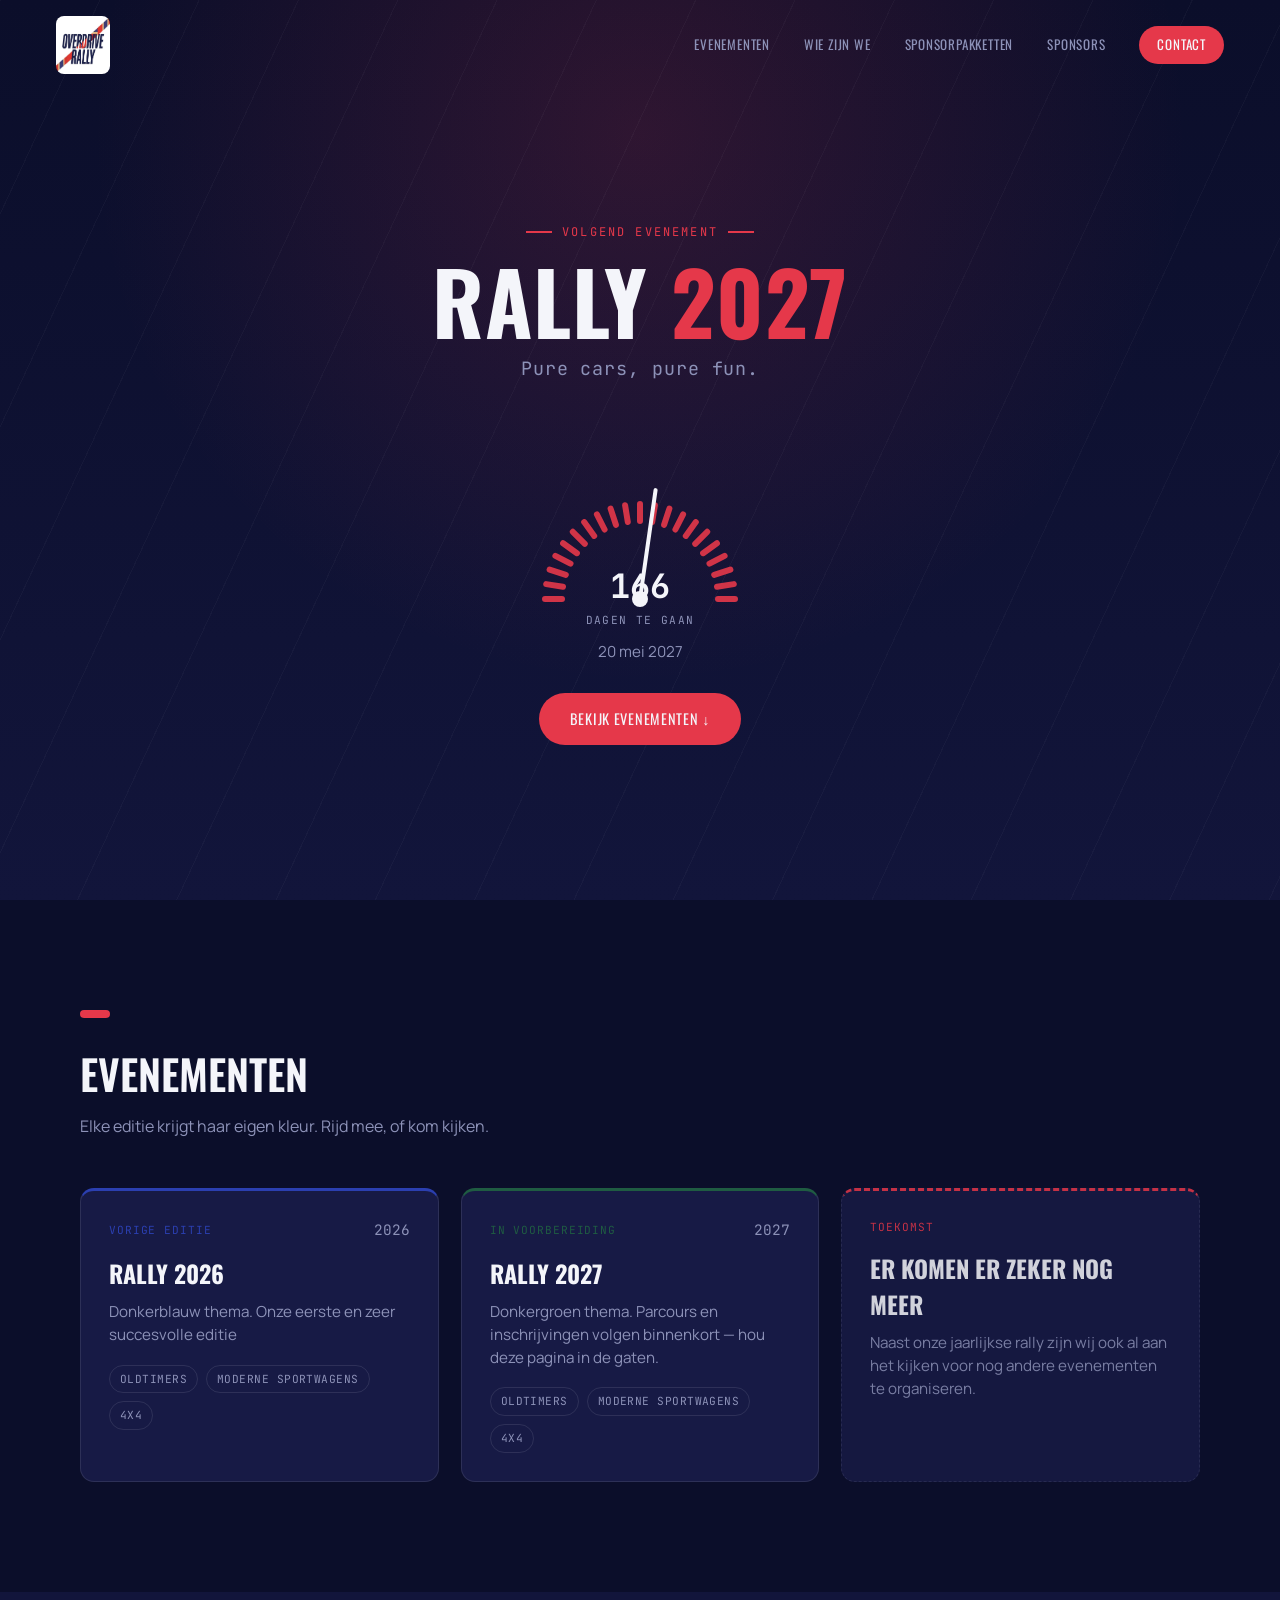
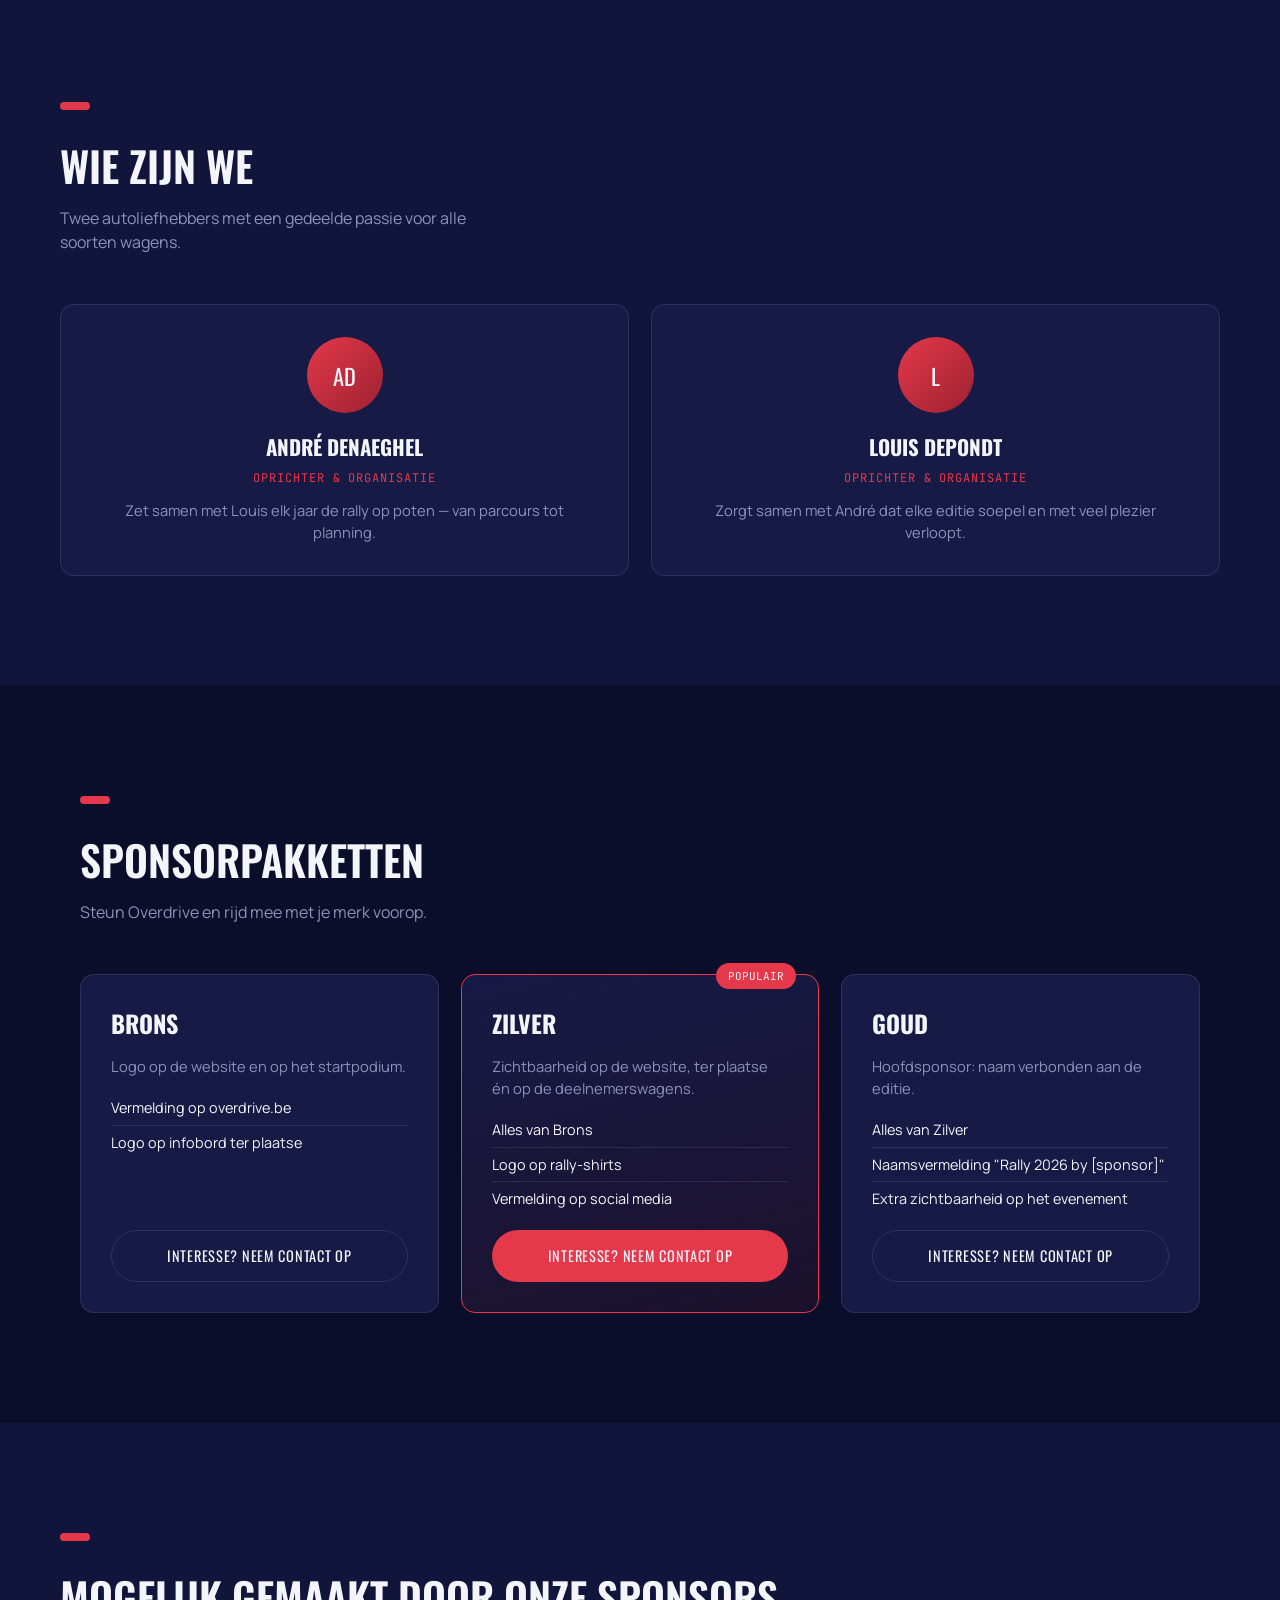
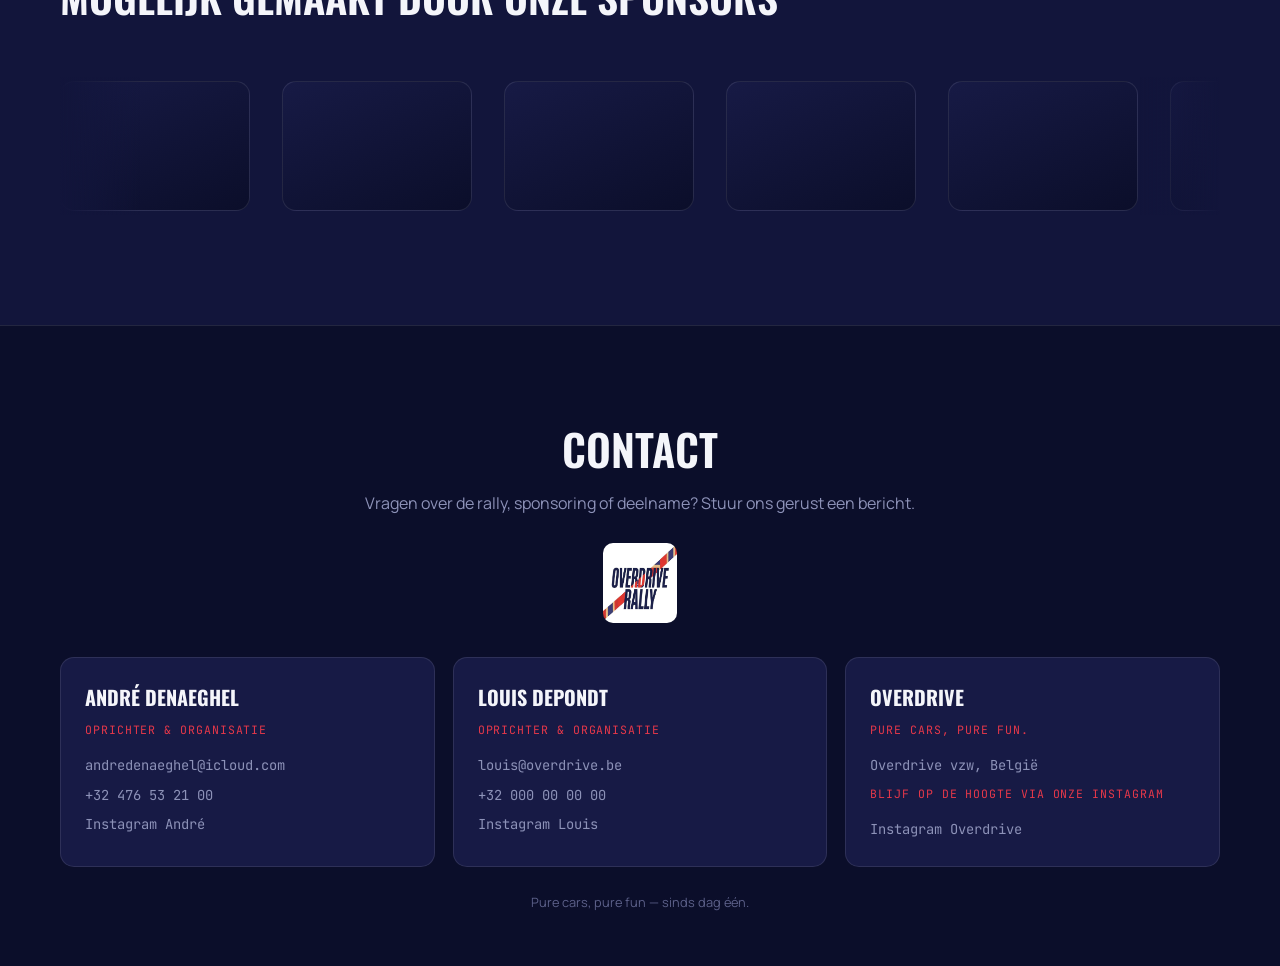
==== commit 84e750fb: "Refactor code structure for improved readability and maintainability" ====
--- a/index.html
+++ b/index.html
@@ -9,6 +9,7 @@
     <link rel="preconnect" href="https://fonts.gstatic.com" crossorigin>
     <link href="https://fonts.googleapis.com/css2?family=Oswald:wght@400;500;600;700&family=Manrope:wght@400;500;600;700;800&family=JetBrains+Mono:wght@400;500;700&display=swap" rel="stylesheet">
     <link rel="stylesheet" href="style.css">
+    <link rel="icon" type="image/x-icon" href="/images/favicon.ico">
 </head>
 <body>
 
@@ -234,7 +235,7 @@
         <a href="https://www.instagram.com/overdrivebelgium/">Instagram Overdrive</a>
       </article>
     </div>
-    <p class="contact-note">Pure cars, pure fun — sinds jaar en dag.</p>
+    <p class="contact-note">Pure cars, pure fun — sinds dag één.</p>
   </div>
 </footer>
 
--- a/style.css
+++ b/style.css
@@ -701,40 +701,7 @@
   letter-spacing: 0.08em;
 }
 
-/* Backyard */
-.backyard {
-  display: none;
-  padding: 0;
-}
-.backyard-inner {
-  display: grid;
-  grid-template-columns: 1.2fr 1fr;
-  align-items: center;
-  gap: 40px;
-  max-width: var(--container);
-  margin: 0 auto;
-  padding: 90px 20px;
-}
-.backyard-text p {
-  color: var(--muted);
-  margin-top: 16px;
-  max-width: 46ch;
-}
-.backyard-visual {
-  aspect-ratio: 1;
-  border-radius: var(--radius);
-  background: radial-gradient(circle, rgba(229, 56, 74, 0.22), var(--bg-alt-2) 70%);
-  display: flex;
-  align-items: center;
-  justify-content: center;
-  font-size: 3.2rem;
-  border: 1px solid var(--line);
-}
-@media (max-width: 780px) {
-  .backyard-inner {
-    grid-template-columns: 1fr;
-  }
-}
+
 
 /* Reveal on scroll */
 .section,
@@ -1454,39 +1421,7 @@
   text-align: center;
 }
 
-/* Backyard */
-.backyard {
-  padding: 0;
-}
-.backyard-inner {
-  display: grid;
-  grid-template-columns: 1.2fr 1fr;
-  align-items: center;
-  gap: 40px;
-  max-width: var(--container);
-  margin: 0 auto;
-  padding: 90px 20px;
-}
-.backyard-text p {
-  color: var(--muted);
-  margin-top: 16px;
-  max-width: 46ch;
-}
-.backyard-visual {
-  aspect-ratio: 1;
-  border-radius: var(--radius);
-  background: radial-gradient(circle, rgba(229, 56, 74, 0.22), var(--bg-alt-2) 70%);
-  display: flex;
-  align-items: center;
-  justify-content: center;
-  font-size: 3.2rem;
-  border: 1px solid var(--line);
-}
-@media (max-width: 780px) {
-  .backyard-inner {
-    grid-template-columns: 1fr;
-  }
-}
+
 
 /* Reveal on scroll */
 .section,
@@ -1716,53 +1651,7 @@
   }
 }
 
-/* Podium */
-.podium-grid {
-  display: grid;
-  grid-template-columns: repeat(auto-fit, minmax(220px, 1fr));
-  gap: 20px;
-  align-items: end;
-}
-.podium-card {
-  background: var(--bg-alt-2);
-  border: 1px solid var(--line);
-  border-radius: var(--radius);
-  padding: 26px;
-  text-align: center;
-  position: relative;
-}
-.podium-card.rank-1 {
-  border-color: var(--red);
-  padding-top: 34px;
-}
-.podium-rank {
-  display: inline-flex;
-  align-items: center;
-  justify-content: center;
-  width: 40px;
-  height: 40px;
-  border-radius: 50%;
-  background: var(--bg);
-  border: 1px solid var(--line);
-  font-family: var(--font-mono);
-  font-weight: 700;
-  margin-bottom: 14px;
-}
-.podium-card.rank-1 .podium-rank {
-  background: var(--red);
-  border-color: var(--red);
-  color: var(--white);
-}
-.podium-name {
-  font-family: var(--font-display);
-  text-transform: uppercase;
-  font-size: 1.15rem;
-}
-.podium-detail {
-  color: var(--muted);
-  font-size: 0.85rem;
-  margin-top: 4px;
-}
+
 
 /* Sponsor thanks */
 .thanks-row {
@@ -1930,11 +1819,14 @@
 /* Inschrijven */
 .register-grid {
   display: grid;
-  grid-template-columns: repeat(auto-fit, minmax(220px, 1fr));
-  gap: 20px;
-  max-width: 900px;
+  grid-template-columns: repeat(auto-fit, minmax(160px, 1fr));
+  gap: 18px;
+  max-width: var(--container);
   margin: 0 auto;
-}
+  padding: 0 20px 100px;
+}
+
+  
 .register-step {
   background: var(--bg-alt-2);
   border: 1px solid var(--line);
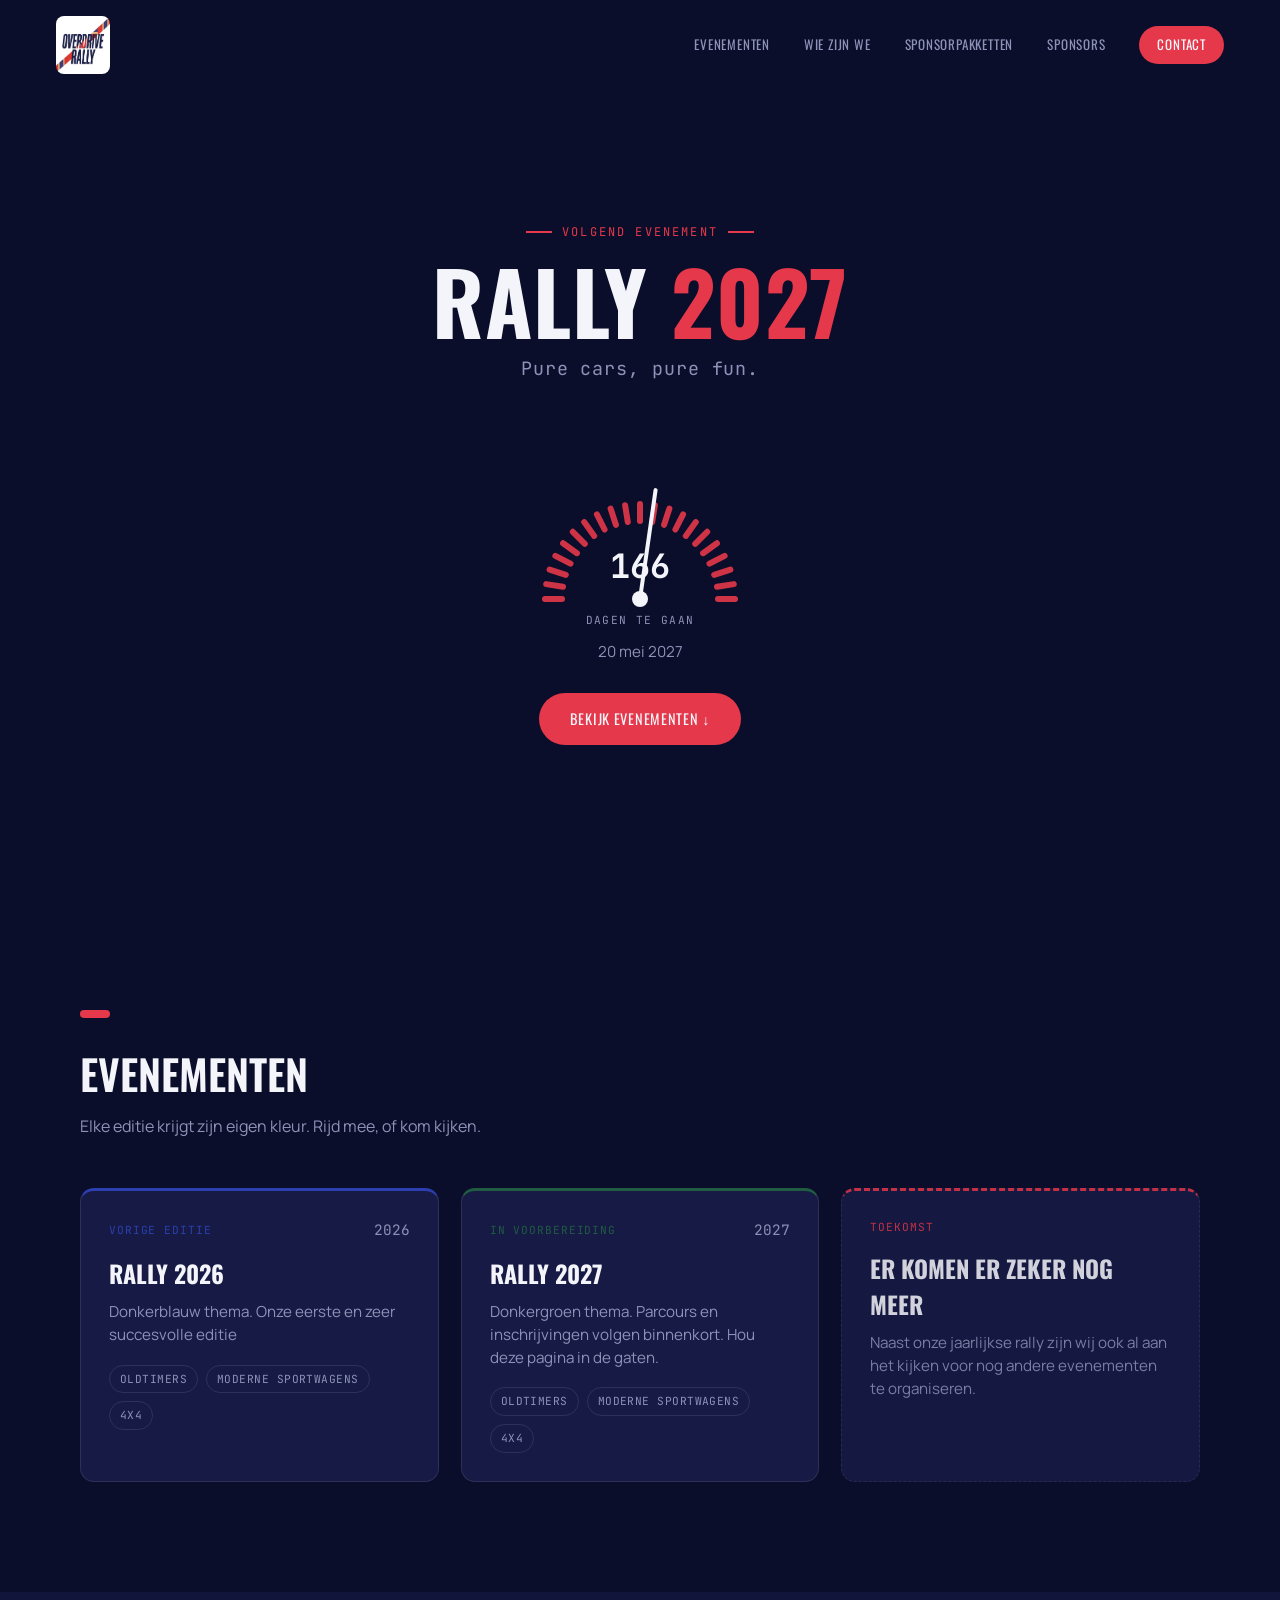
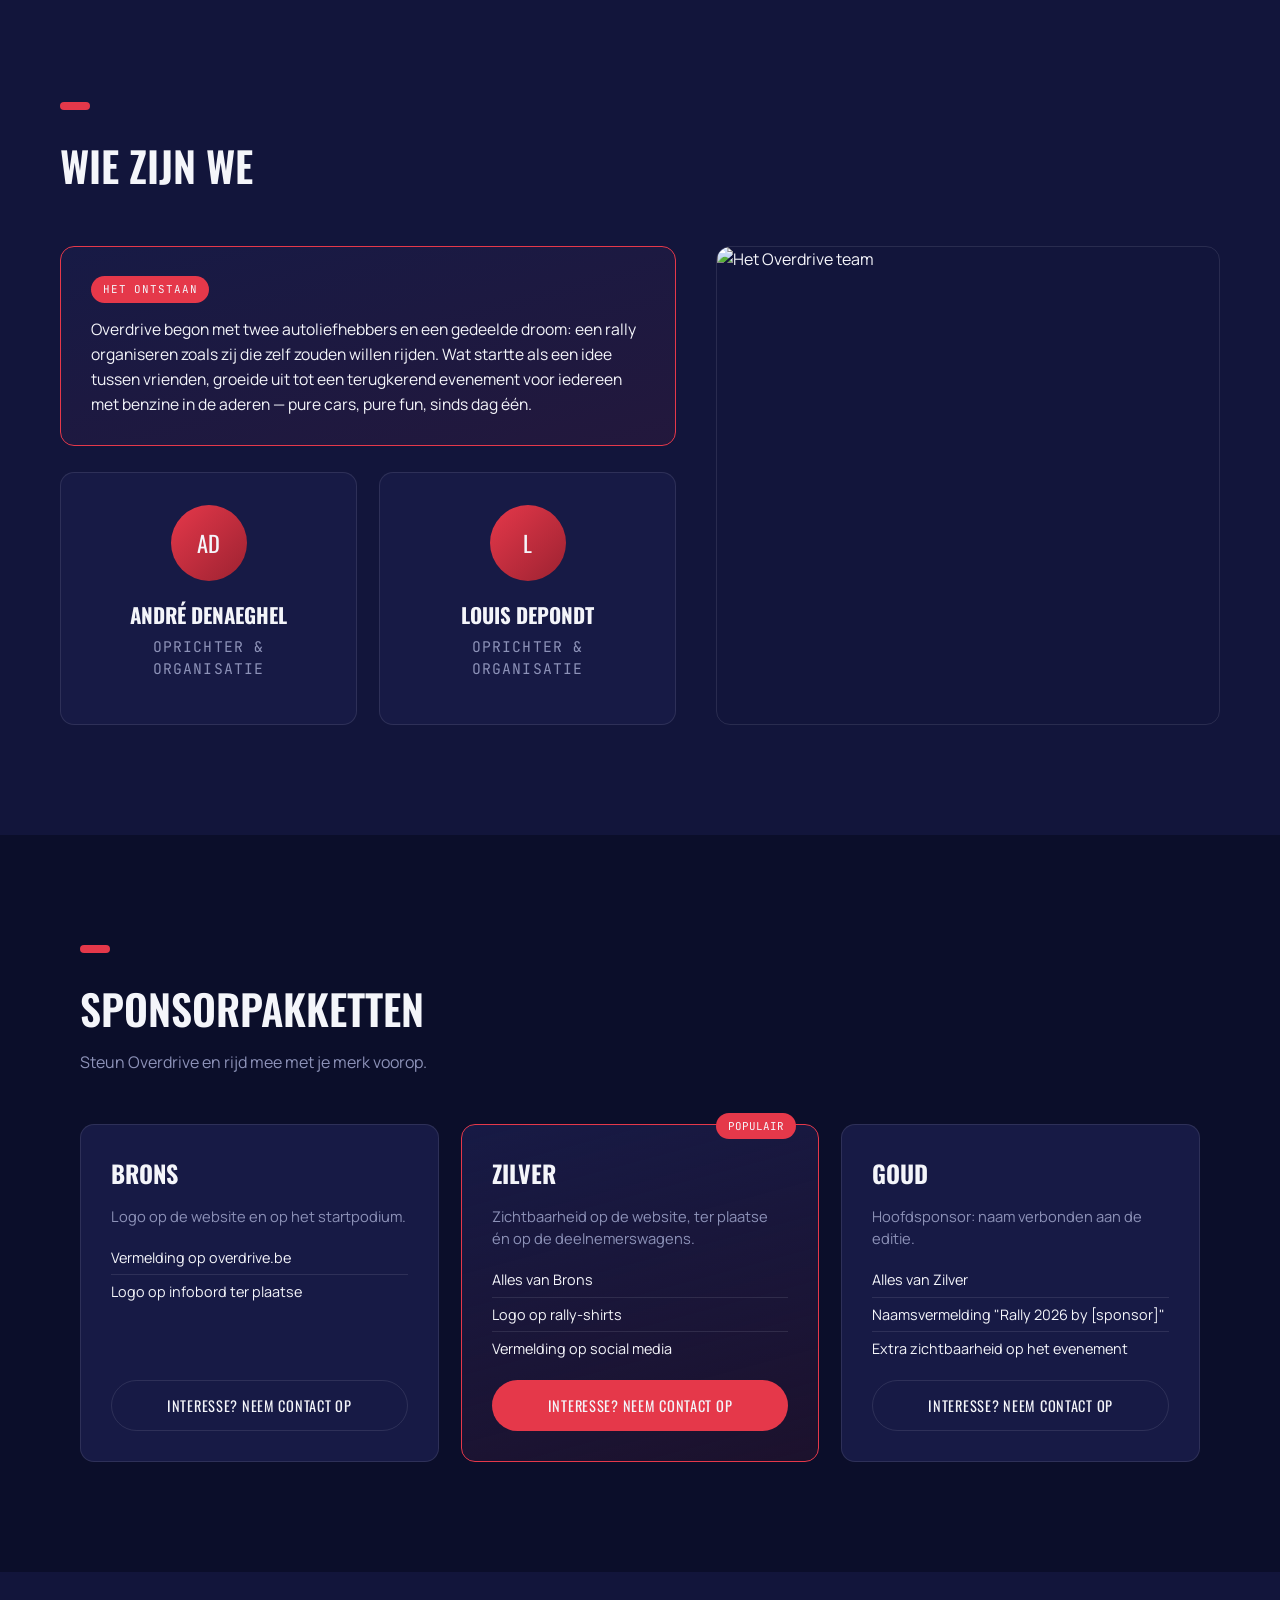
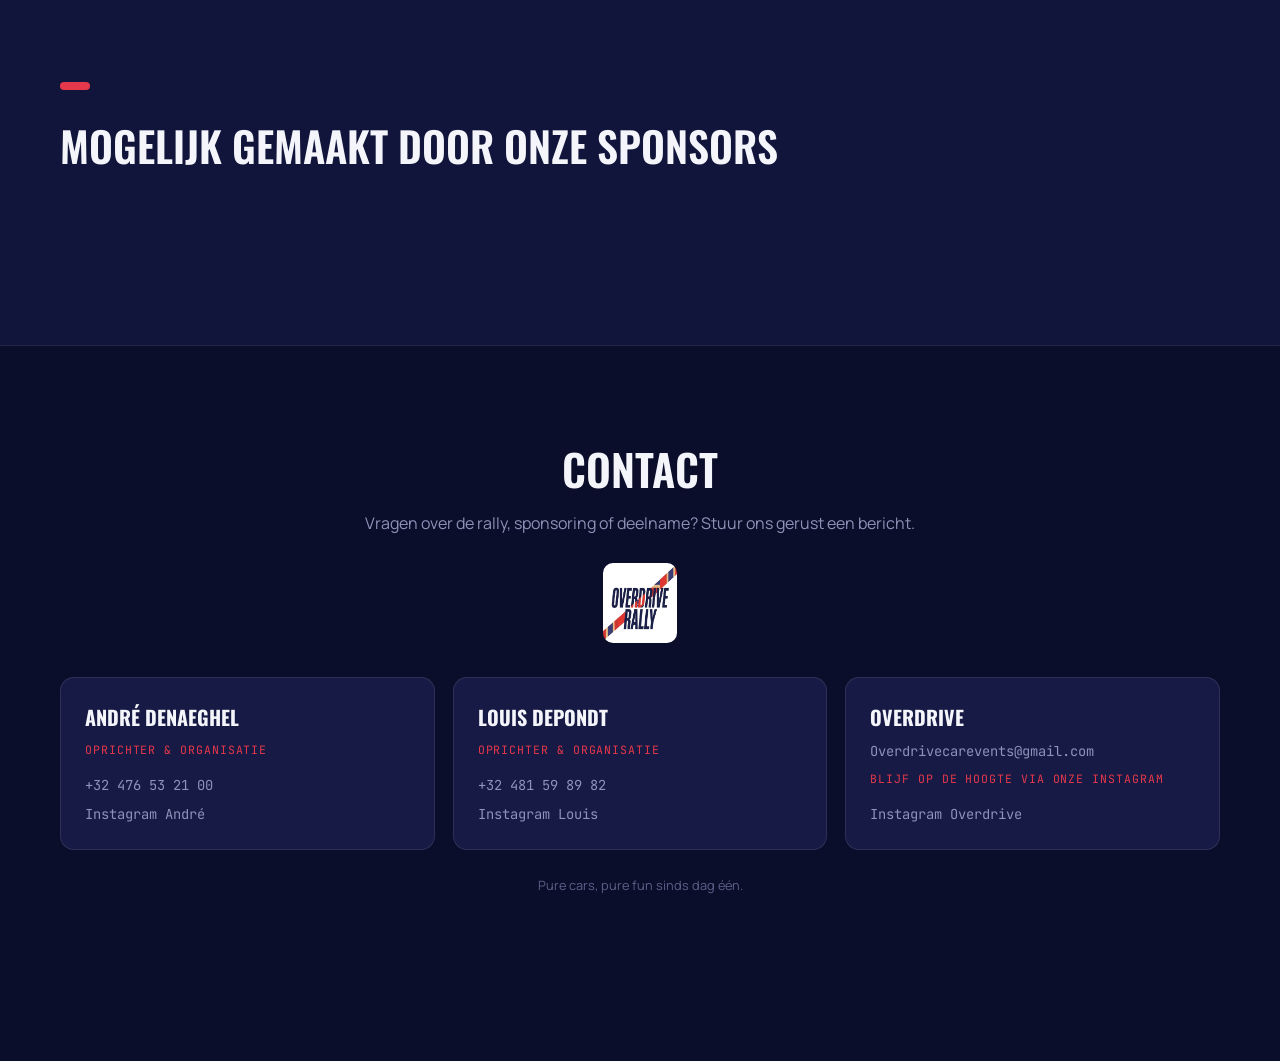
==== commit 17a2f7f9: "Add hero video background, responsive mobile nav, and about section updates Video file itself is git" ====
--- a/index.html
+++ b/index.html
@@ -3,7 +3,7 @@
 <head>
     <meta charset="UTF-8">
     <meta name="viewport" content="width=device-width, initial-scale=1.0">
-    <title>Overdrive — Pure Cars, Pure Fun</title>
+    <title>Overdrive</title>
     <meta name="description" content="Overdrive organiseert rally-evenementen en cruises voor liefhebbers van oldtimers, moderne bolides en 4x4's.">
     <link rel="preconnect" href="https://fonts.googleapis.com">
     <link rel="preconnect" href="https://fonts.gstatic.com" crossorigin>
@@ -41,7 +41,10 @@
 
   <!-- HERO -->
   <section class="hero" id="hero">
-    <div class="hero-bg" aria-hidden="true"></div>
+    <video class="hero-video-bg" autoplay muted loop playsinline aria-hidden="true">
+      <source src="video/Mijn film 2.mp4" type="video/mp4">
+    </video>
+    <div class="hero-video-overlay" aria-hidden="true"></div>
     <div class="hero-inner">
       <p class="eyebrow"><span class="eyebrow-dash"></span>Volgend evenement<span class="eyebrow-dash"></span></p>
       <h1 class="hero-title">RALLY <span class="hero-year" id="nextYear">2027</span></h1>
@@ -70,7 +73,7 @@
     <div class="section-head">
       <span class="gauge-tick-mark" aria-hidden="true"></span>
       <h2>Evenementen</h2>
-      <p class="section-sub">Elke editie krijgt haar eigen kleur. Rijd mee, of kom kijken.</p>
+      <p class="section-sub">Elke editie krijgt zijn eigen kleur. Rijd mee, of kom kijken.</p>
     </div>
 
     <div class="event-grid">
@@ -92,7 +95,7 @@
           <span class="event-year">2027</span>
         </div>
         <h3>Rally 2027</h3>
-        <p>Donkergroen thema. Parcours en inschrijvingen volgen binnenkort — hou deze pagina in de gaten.</p>
+        <p>Donkergroen thema. Parcours en inschrijvingen volgen binnenkort. Hou deze pagina in de gaten.</p>
         <div class="event-chips">
           <span>Oldtimers</span><span>Moderne sportwagens</span><span>4x4</span>
         </div>
@@ -113,22 +116,35 @@
     <div class="section-head">
       <span class="gauge-tick-mark" aria-hidden="true"></span>
       <h2>Wie zijn we</h2>
-      <p class="section-sub">Twee autoliefhebbers met een gedeelde passie voor alle soorten wagens.</p>
-    </div>
-
-    <div class="people-grid">
-      <article class="person-card">
-        <div class="person-avatar" aria-hidden="true">AD</div>
-        <h3>André Denaeghel</h3>
-        <p class="person-role">Oprichter &amp; organisatie</p>
-        <p>Zet samen met Louis elk jaar de rally op poten — van parcours tot planning.</p>
-      </article>
-      <article class="person-card">
-        <div class="person-avatar" aria-hidden="true">L</div>
-        <h3>Louis Depondt</h3>
-        <p class="person-role">Oprichter &amp; Organisatie</p>
-        <p>Zorgt samen met André dat elke editie soepel en met veel plezier verloopt.</p>
-      </article>
+      <!-- <p class="section-sub">Twee autoliefhebbers met een gedeelde passie voor alle soorten wagens.</p> -->
+    </div>
+
+    <div class="about-layout">
+      <div class="about-content">
+        <div class="founding-story">
+          <span class="founding-badge">Het ontstaan</span>
+          <p>Overdrive begon met twee autoliefhebbers en een gedeelde droom: een rally organiseren zoals zij die zelf zouden willen rijden. Wat startte als een idee tussen vrienden, groeide uit tot een terugkerend evenement voor iedereen met benzine in de aderen — pure cars, pure fun, sinds dag één.</p>
+        </div>
+
+        <div class="people-grid">
+          <article class="person-card">
+            <div class="person-avatar" aria-hidden="true">AD</div>
+            <h3>André Denaeghel</h3>
+            <p class="person-role">Oprichter &amp; organisatie</p>
+            <!-- <p>Zet samen met Louis elk jaar de rally op poten — van parcours tot planning.</p> -->
+          </article>
+          <article class="person-card">
+            <div class="person-avatar" aria-hidden="true">L</div>
+            <h3>Louis Depondt</h3>
+            <p class="person-role">Oprichter &amp; Organisatie</p>
+            <!-- <p>Zorgt samen met André dat elke editie soepel en met veel plezier verloopt.</p> -->
+          </article>
+        </div>
+      </div>
+
+      <div class="about-photo">
+        <img src="images/team.jpg" alt="Het Overdrive team" class="team-photo">
+      </div>
     </div>
   </section>
 
@@ -185,14 +201,14 @@
     <div class="sponsor-marquee" aria-label="Doorlopende sponsorband">
       <div class="sfeer-track" id="sfeerTrack">
         <!-- repeated for seamless loop via JS -->
-        <div class="sponsor-item"><span class="sponsor-logo"><img class="image-logo" src="images/sponsers/backyard.png" alt="Backyard logo"></span></div>
-        <div class="sponsor-item"><span class="sponsor-logo"><img class="image-logo" src="images/sponsers/garederobe.png" alt="Garederobe logo"></span></div>
-        <div class="sponsor-item"><span class="sponsor-logo"><img class="image-logo" src="images/sponsers/buitenhuis.png" alt="buitenhuis logo"></span></div>
-        <div class="sponsor-item"><span class="sponsor-logo"><img class="image-logo" src="images/sponsers/garederobe.png" alt="Garederobe logo"></span></div>
-        <div class="sponsor-item"><span class="sponsor-logo"><img class="image-logo" src="images/sponsers/backyard.png" alt="Backyard logo"></span></div>
-        <div class="sponsor-item"><span class="sponsor-logo"><img class="image-logo" src="images/sponsers/garederobe.png" alt="Garederobe logo"></span></div>
-        <div class="sponsor-item"><span class="sponsor-logo"><img class="image-logo" src="images/sponsers/backyard.png" alt="Backyard logo"></span></div>
-        <div class="sponsor-item"><span class="sponsor-logo"><img class="image-logo" src="images/sponsers/garederobe.png" alt="Garederobe logo"></span></div>
+        <span class="sponsor-logo"><img class="image-logo" src="images/sponsers/backyard.png" alt="Backyard logo"></span>
+        <span class="sponsor-logo"><img class="image-logo" src="images/sponsers/garederobe.png" alt="Garederobe logo"></span>
+        <span class="sponsor-logo"><img class="image-logo" src="images/sponsers/buitenhuis.png" alt="buitenhuis logo"></span>
+        <span class="sponsor-logo"><img class="image-logo" src="images/sponsers/garederobe.png" alt="Garederobe logo"></span>
+        <span class="sponsor-logo"><img class="image-logo" src="images/sponsers/backyard.png" alt="Backyard logo"></span>
+        <span class="sponsor-logo"><img class="image-logo" src="images/sponsers/garederobe.png" alt="Garederobe logo"></span>
+        <span class="sponsor-logo"><img class="image-logo" src="images/sponsers/backyard.png" alt="Backyard logo"></span>
+        <span class="sponsor-logo"><img class="image-logo" src="images/sponsers/garederobe.png" alt="Garederobe logo"></span>
       </div>
     </div>
   </section>
@@ -213,29 +229,29 @@
       <article class="contact-card">
         <h3>André Denaeghel</h3>
         <p>Oprichter &amp; organisatie</p>
-        <a href="mailto:andredenaeghel@icloud.com">andredenaeghel@icloud.com</a>
+        <!-- <a href="mailto:andredenaeghel@icloud.com">andredenaeghel@icloud.com</a> -->
         <a href="tel:+32476532100">+32 476 53 21 00</a>
-        <a href="https://www.instagram.com/andredenaeghel/">Instagram André</a>
+        <a href="https://www.instagram.com/andredenaeghel/" target="_blank">Instagram André</a>
       </article>
 
       <article class="contact-card">
         <h3>Louis Depondt</h3>
         <p>Oprichter &amp; organisatie</p>
-        <a href="mailto:louis@overdrive.be">louis@overdrive.be</a>
-        <a href="tel:+32000000000">+32 000 00 00 00</a>
-        <a href="https://www.instagram.com/louis_depondt/">Instagram Louis</a>
+        <!-- <a href="mailto:louis@overdrive.be">louis@overdrive.be</a> -->
+        <a href="tel:+32491598982">+32 481 59 89 82</a>
+        <a href="https://www.instagram.com/louis_depondt/" target="_blank">Instagram Louis</a>
       </article>
 
       <article class="contact-card">
         <h3>Overdrive</h3>
-        <p>Pure cars, pure fun.</p>
-        <a>Overdrive vzw, België</a>
+        <!-- <p>Pure cars, pure fun.</p> -->
+        <a href="mailto:Overdrivecarevents@gmail.com">Overdrivecarevents@gmail.com</a>
+
         <p>blijf op de hoogte via onze instagram</p>
-        <!-- <a href="mailto:info@overdrive.be">info@overdrive.be</a> -->
-        <a href="https://www.instagram.com/overdrivebelgium/">Instagram Overdrive</a>
-      </article>
-    </div>
-    <p class="contact-note">Pure cars, pure fun — sinds dag één.</p>
+        <a href="https://www.instagram.com/overdrivebelgium/" target="_blank">Instagram Overdrive</a>
+      </article>
+    </div>
+    <p class="contact-note">Pure cars, pure fun sinds dag één.</p>
   </div>
 </footer>
 
--- a/style.css
+++ b/style.css
@@ -334,6 +334,7 @@
   font-size: 2.1rem;
   font-weight: 700;
   color: var(--white);
+  transform: translateY(-20px);
 }
 .gauge-label {
   display: block;
@@ -392,7 +393,7 @@
 }
 .sfeer-track {
   display: flex;
-  gap: 0;
+  gap: 4rem;
   width: max-content;
   animation: scroll-left 34s linear infinite;
   will-change: transform;
@@ -763,7 +764,6 @@
   display: flex;
   flex-direction: column;
   gap: 9px;
-  min-height: 210px;
 }
 .contact-card h3 {
   font-family: var(--font-display);
@@ -1168,7 +1168,7 @@
 }
 .sfeer-track {
   display: flex;
-  gap: 16px;
+  
   width: max-content;
   animation: scroll-left 34s linear infinite;
 }
@@ -1524,7 +1524,7 @@
   gap: 18px;
   max-width: var(--container);
   margin: 0 auto;
-  padding: 0 20px 100px;
+  padding: 0 0px 40px;
 }
 .stat-card {
   background: var(--bg-alt-2);
@@ -1711,12 +1711,42 @@
 }
 
 /* ===== Event detail pages ===== */
+.recap-hero-shell {
+  position: relative;
+  overflow: hidden;
+}
+.recap-hero-shell::after {
+  content: '';
+  position: absolute;
+  inset: 0;
+  z-index: 1;
+  background: linear-gradient(180deg, rgba(11, 14, 42, 0.45), rgba(11, 14, 42, 0.62));
+  pointer-events: none;
+}
+.recap-hero-shell > .breadcrumb,
+.recap-hero-shell > .page-hero {
+  position: relative;
+  z-index: 2;
+  background: transparent;
+}
+.recap-hero-shell > .page-hero::after {
+  display: none;
+}
 .page-hero {
   position: relative;
   padding: 150px 20px 70px;
   text-align: center;
   overflow: hidden;
   background: linear-gradient(180deg, var(--bg) 0%, var(--bg-alt) 100%);
+}
+.page-hero-image {
+  position: absolute;
+  inset: 0;
+  z-index: 0;
+  width: 100%;
+  height: 100%;
+  object-fit: cover;
+  object-position: center;
 }
 .page-hero::after {
   content: '';
@@ -1725,6 +1755,10 @@
   z-index: -1;
   background: radial-gradient(circle at 50% 0%, color-mix(in srgb, var(--edition-color, var(--red)) 22%, transparent), transparent 60%);
 }
+.page-hero > :not(.page-hero-image) {
+  position: relative;
+  z-index: 2;
+}
 .back-link {
   display: inline-flex;
   align-items: center;
@@ -1820,10 +1854,10 @@
 .register-grid {
   display: grid;
   grid-template-columns: repeat(auto-fit, minmax(160px, 1fr));
-  gap: 18px;
+  gap: 24px;
   max-width: var(--container);
   margin: 0 auto;
-  padding: 0 20px 100px;
+  padding: 0 0px 24px;
 }
 
   
@@ -1855,6 +1889,8 @@
   margin-top: 40px;
 }
 
+
+
 .btn .btn-primary .gallery-link a {
     margin-top: 20px;
     color: hotpink
@@ -1943,7 +1979,7 @@
   display: flex;
   flex-direction: column;
   gap: 9px;
-  min-height: 210px;
+
 }
 
 .contact-card h3 {
@@ -1978,3 +2014,109 @@
     height: 48px;
   }
 }
+
+/* ===== Hero video background ===== */
+.hero-video-bg {
+  position: absolute;
+  inset: 0;
+  z-index: 0;
+  width: 100%;
+  height: 100%;
+  object-fit: cover;
+  object-position: center;
+}
+.hero-video-overlay {
+  position: absolute;
+  inset: 0;
+  z-index: 1;
+  background: linear-gradient(180deg, rgba(11, 14, 42, 0.45), rgba(11, 14, 42, 0.62));
+  pointer-events: none;
+}
+.hero-inner {
+  position: relative;
+  z-index: 2;
+}
+
+/* ===== Wie zijn we — about layout ===== */
+.about-layout {
+  display: grid;
+  grid-template-columns: 1.1fr 0.9fr;
+  gap: 40px;
+  align-items: stretch;
+}
+.about-content {
+  display: flex;
+  flex-direction: column;
+  gap: 26px;
+}
+.about-photo {
+  position: relative;
+  border-radius: var(--radius);
+  overflow: hidden;
+  border: 1px solid var(--line);
+  min-height: 320px;
+}
+.team-photo {
+  position: absolute;
+  inset: 0;
+  width: 100%;
+  height: 100%;
+  object-fit: cover;
+  object-position: center;
+}
+.founding-story {
+  position: relative;
+  background: linear-gradient(165deg, var(--bg-alt-2), rgba(229, 56, 74, 0.08));
+  border: 1px solid var(--red);
+  border-radius: var(--radius);
+  padding: 28px 30px;
+}
+.founding-badge {
+  display: inline-block;
+  background: var(--red);
+  color: var(--white);
+  font-family: var(--font-mono);
+  font-size: 0.68rem;
+  text-transform: uppercase;
+  letter-spacing: 0.08em;
+  padding: 5px 12px;
+  border-radius: 999px;
+  margin-bottom: 14px;
+}
+.founding-story p {
+  color: var(--white);
+  font-size: 0.98rem;
+  line-height: 1.6;
+}
+@media (max-width: 900px) {
+  .about-layout {
+    grid-template-columns: 1fr;
+  }
+  .about-photo {
+    min-height: 260px;
+    order: -1;
+  }
+}
+
+/* ===== Mobile nav backdrop + scroll lock ===== */
+.nav-backdrop {
+  position: fixed;
+  inset: 0;
+  z-index: 90;
+  background: rgba(11, 14, 42, 0.6);
+  opacity: 0;
+  pointer-events: none;
+  transition: opacity 0.3s ease;
+}
+.nav-backdrop.is-open {
+  opacity: 1;
+  pointer-events: auto;
+}
+body.nav-open {
+  overflow: hidden;
+}
+@media (min-width: 781px) {
+  .nav-backdrop {
+    display: none;
+  }
+}
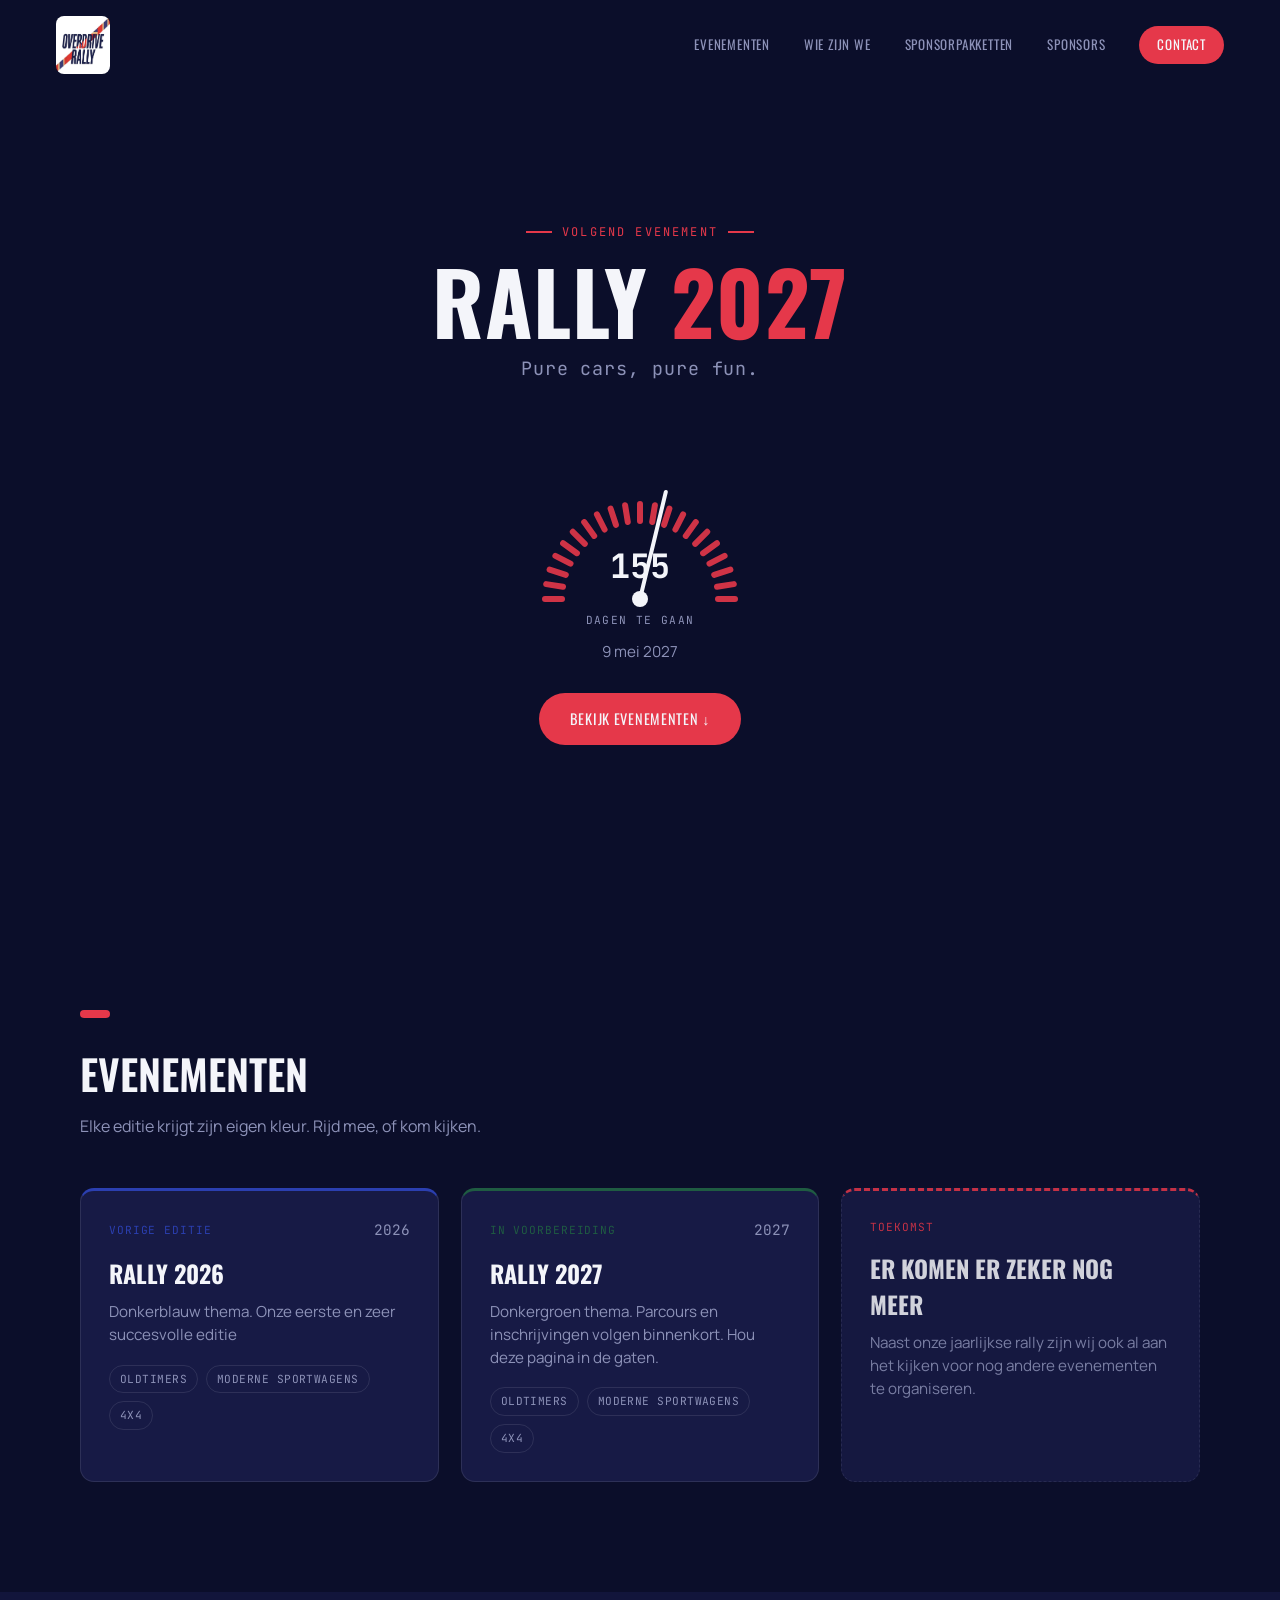
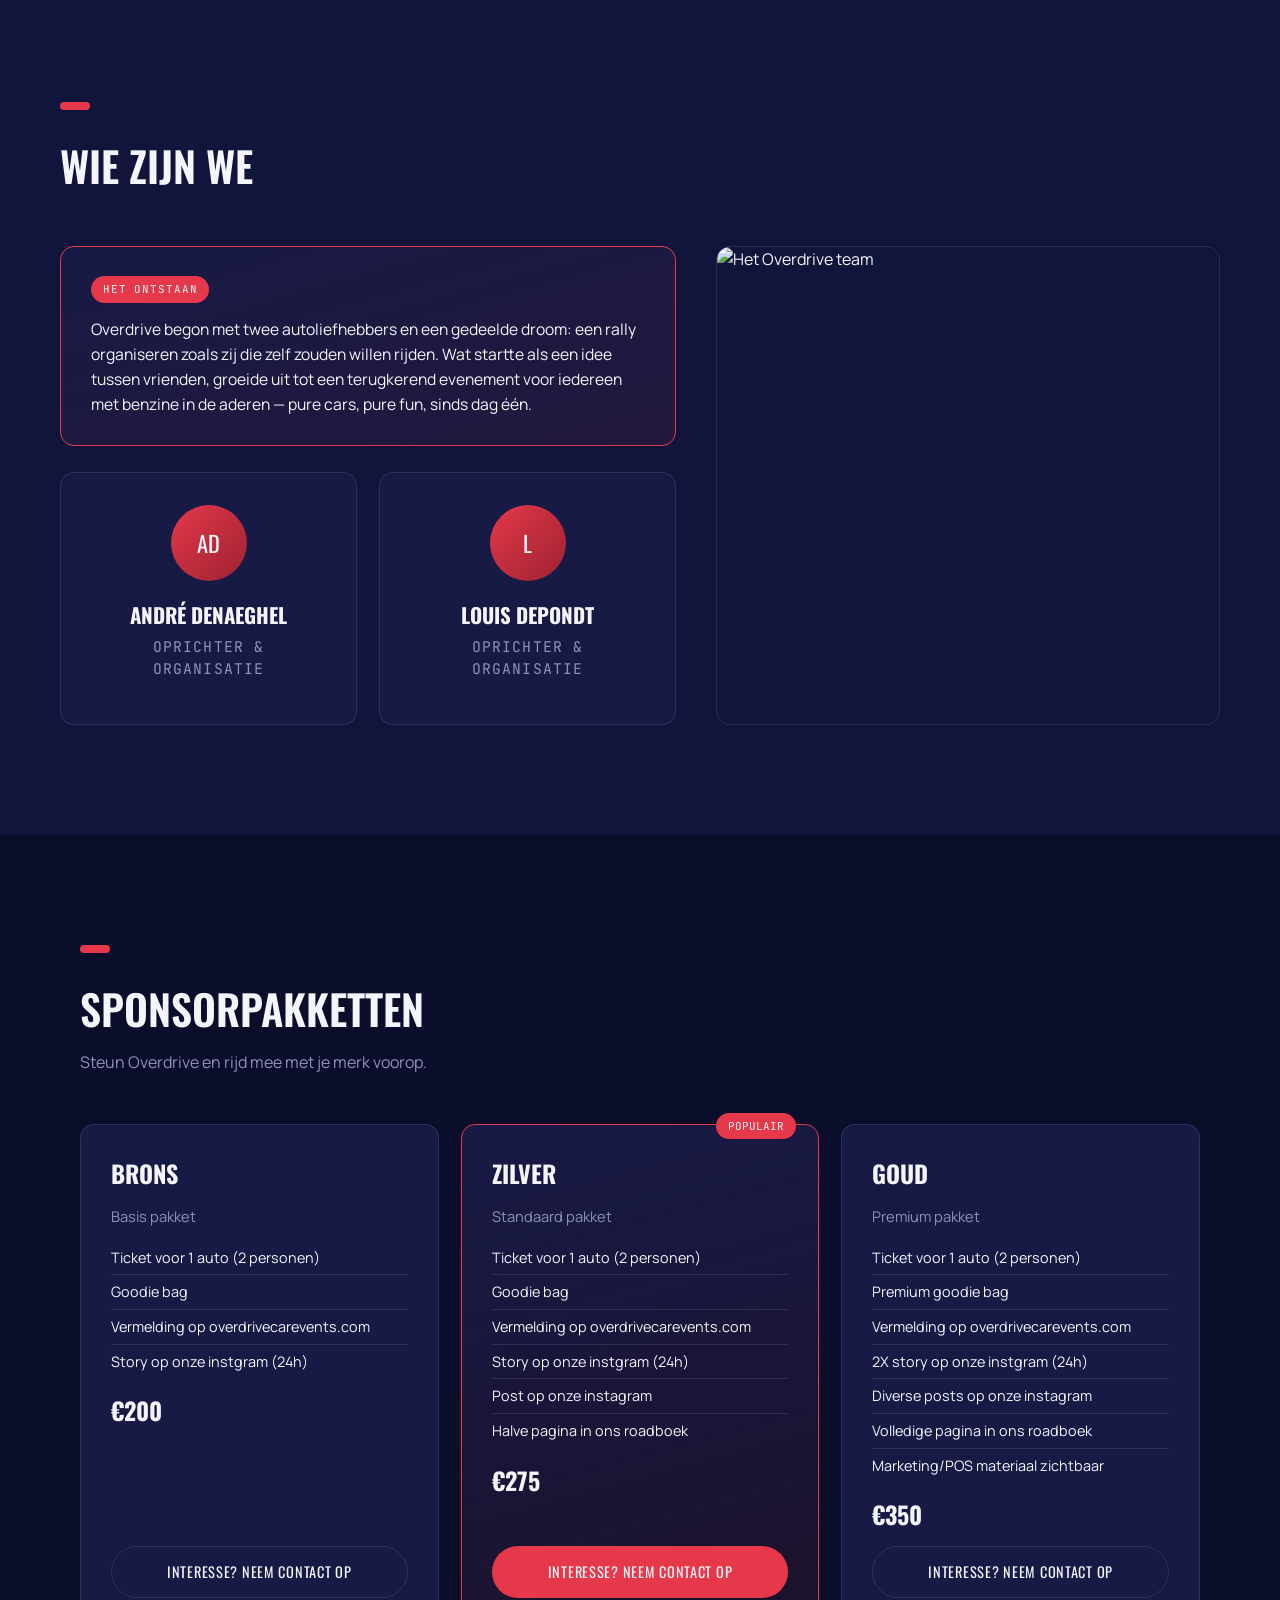
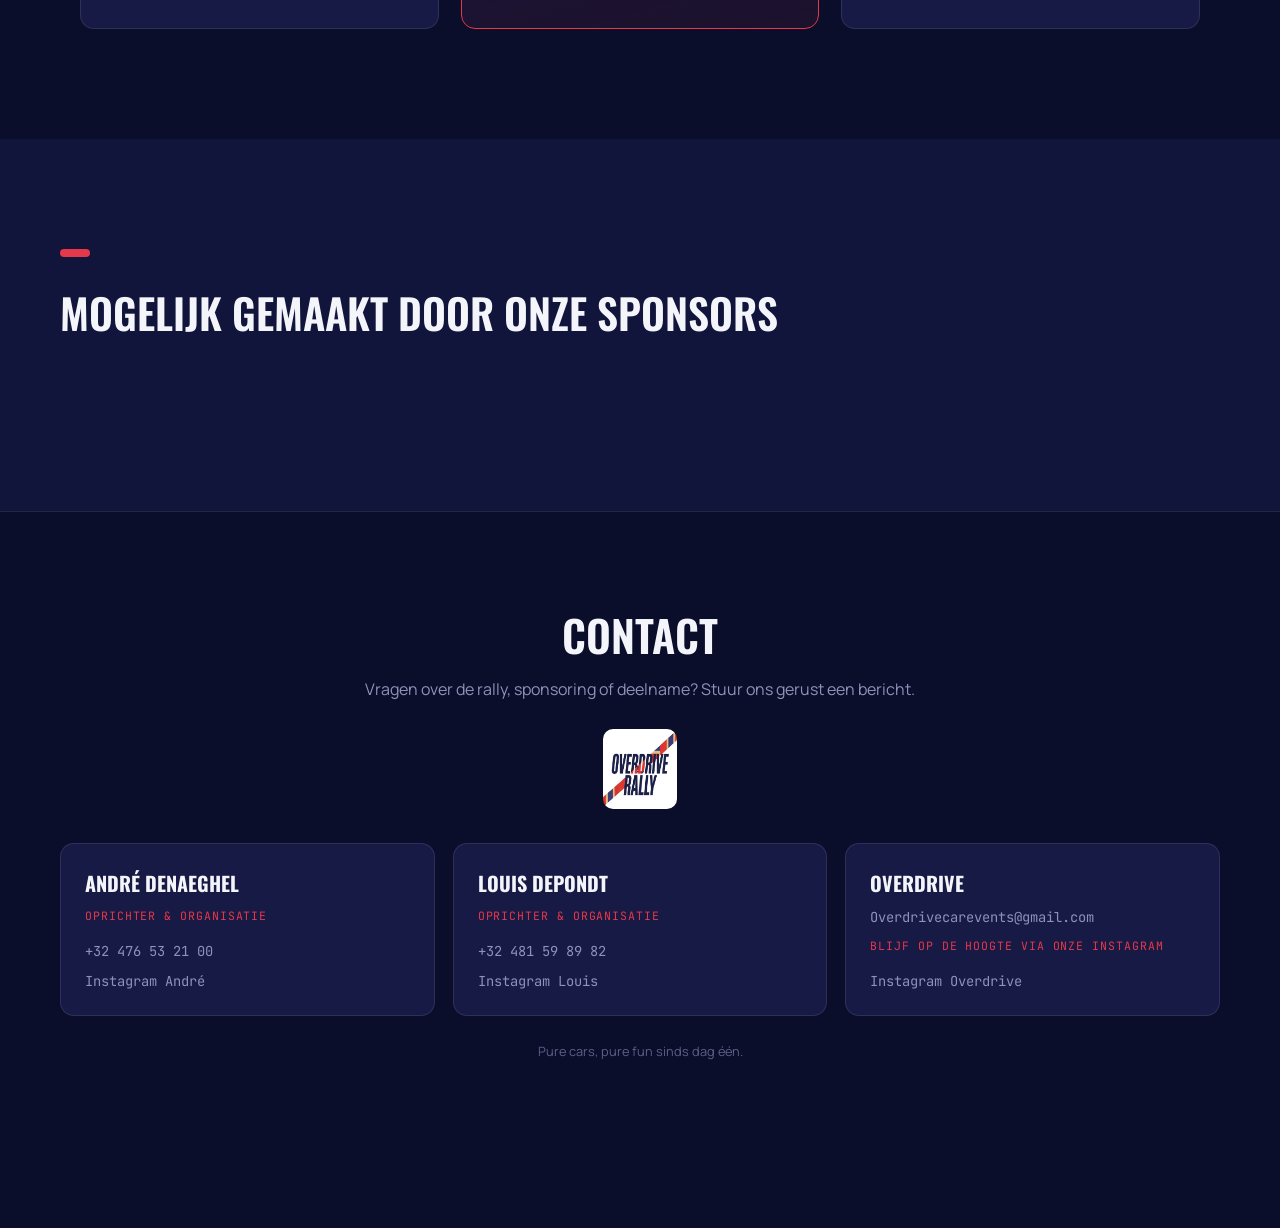
==== commit b71816aa: "Update sponsor packages and descriptions for Rally 2026; adjust event date for Rally 2027" ====
--- a/index.html
+++ b/index.html
@@ -159,32 +159,48 @@
     <div class="sponsor-grid">
       <article class="sponsor-card">
         <h3>Brons</h3>
-        <p class="sponsor-desc">Logo op de website en op het startpodium.</p>
+        <p class="sponsor-desc">Basis pakket</p>
         <ul class="sponsor-list">
-          <li>Vermelding op overdrive.be</li>
-          <li>Logo op infobord ter plaatse</li>
+          <li>Ticket voor 1 auto (2 personen)</li>
+          <li>Goodie bag</li>
+          <li>Vermelding op overdrivecarevents.com</li>
+          <li>Story op onze instgram (24h)</li>
+    
         </ul>
+        <h3>€200</h3>
+
         <a href="#contact" class="btn btn-ghost">Interesse? Neem contact op</a>
       </article>
       <article class="sponsor-card is-featured">
         <span class="sponsor-badge">Populair</span>
         <h3>Zilver</h3>
-        <p class="sponsor-desc">Zichtbaarheid op de website, ter plaatse én op de deelnemerswagens.</p>
+        <p class="sponsor-desc">Standaard pakket</p>
         <ul class="sponsor-list">
-          <li>Alles van Brons</li>
-          <li>Logo op rally-shirts</li>
-          <li>Vermelding op social media</li>
+          <li>Ticket voor 1 auto (2 personen)</li>
+          <li>Goodie bag</li>
+          <li>Vermelding op overdrivecarevents.com</li>
+          <li>Story op onze instgram (24h)</li>
+          <li>Post op onze instagram</li>
+          <li>Halve pagina in ons roadboek</li>
         </ul>
+        <h3>€275</h3>
+
         <a href="#contact" class="btn btn-primary">Interesse? Neem contact op</a>
       </article>
       <article class="sponsor-card">
         <h3>Goud</h3>
-        <p class="sponsor-desc">Hoofdsponsor: naam verbonden aan de editie.</p>
+        <p class="sponsor-desc">Premium pakket</p>
         <ul class="sponsor-list">
-          <li>Alles van Zilver</li>
-          <li>Naamsvermelding "Rally 2026 by [sponsor]"</li>
-          <li>Extra zichtbaarheid op het evenement</li>
+          <li>Ticket voor 1 auto (2 personen)</li>
+          <li>Premium goodie bag</li>
+          <li>Vermelding op overdrivecarevents.com</li>
+          <li>2X story op onze instgram (24h)</li>
+          <li>Diverse posts op onze instagram</li>
+          <li>Volledige pagina in ons roadboek</li>
+          <li>Marketing/POS materiaal zichtbaar</li>
         </ul>
+        <h3>€350</h3>
+
         <a href="#contact" class="btn btn-ghost">Interesse? Neem contact op</a>
       </article>
     </div>
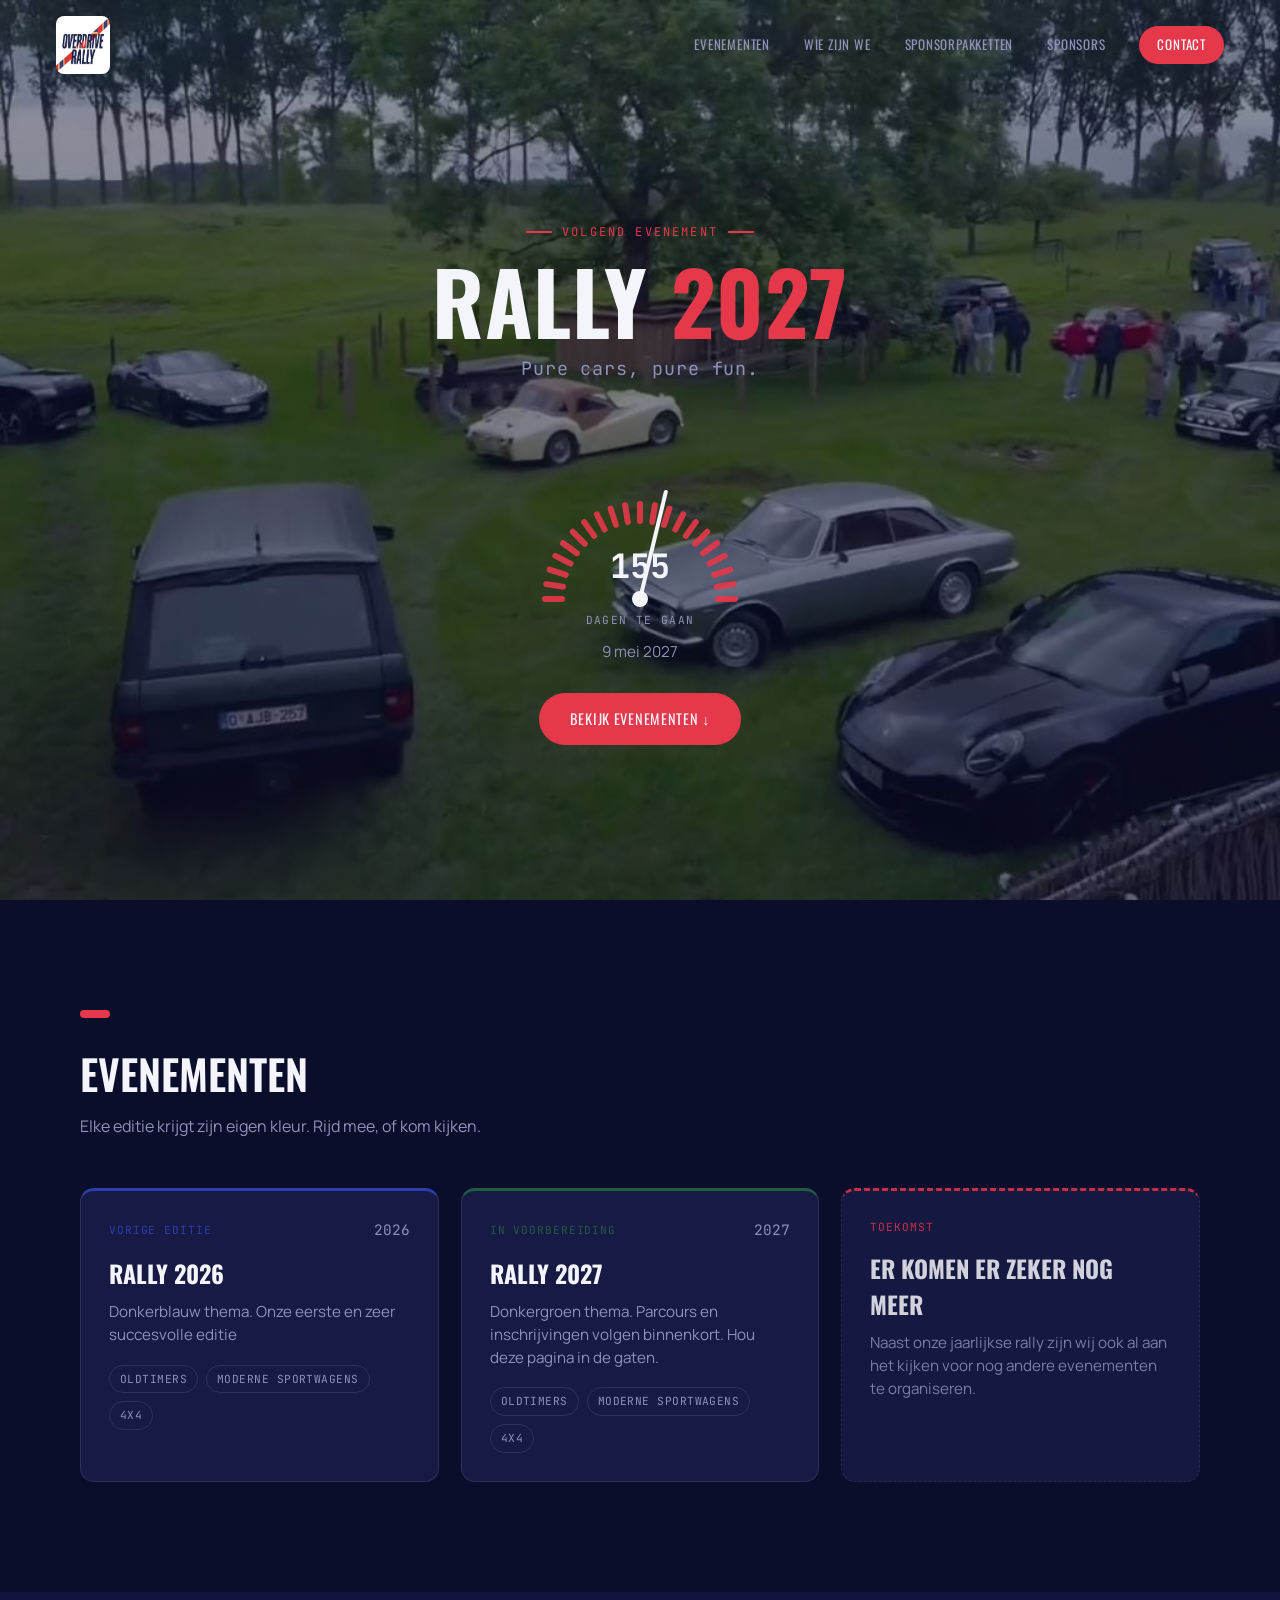
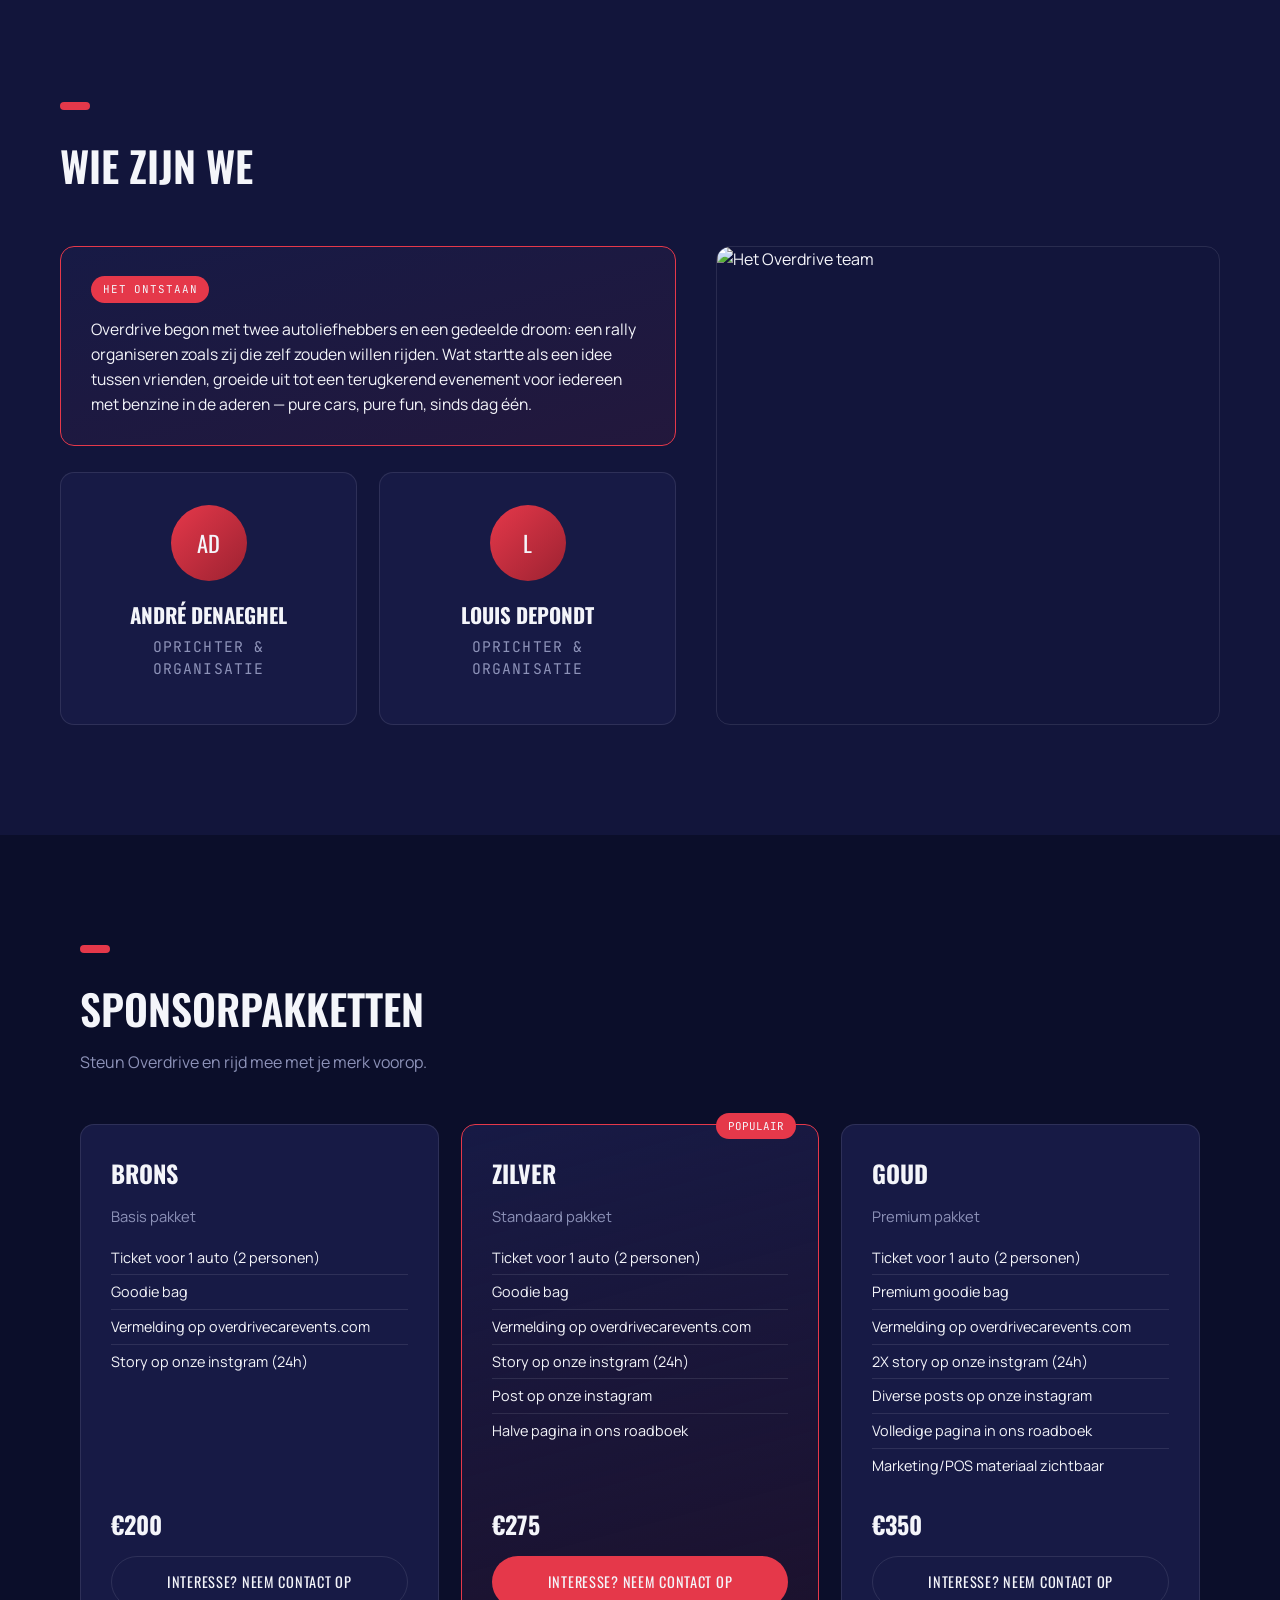
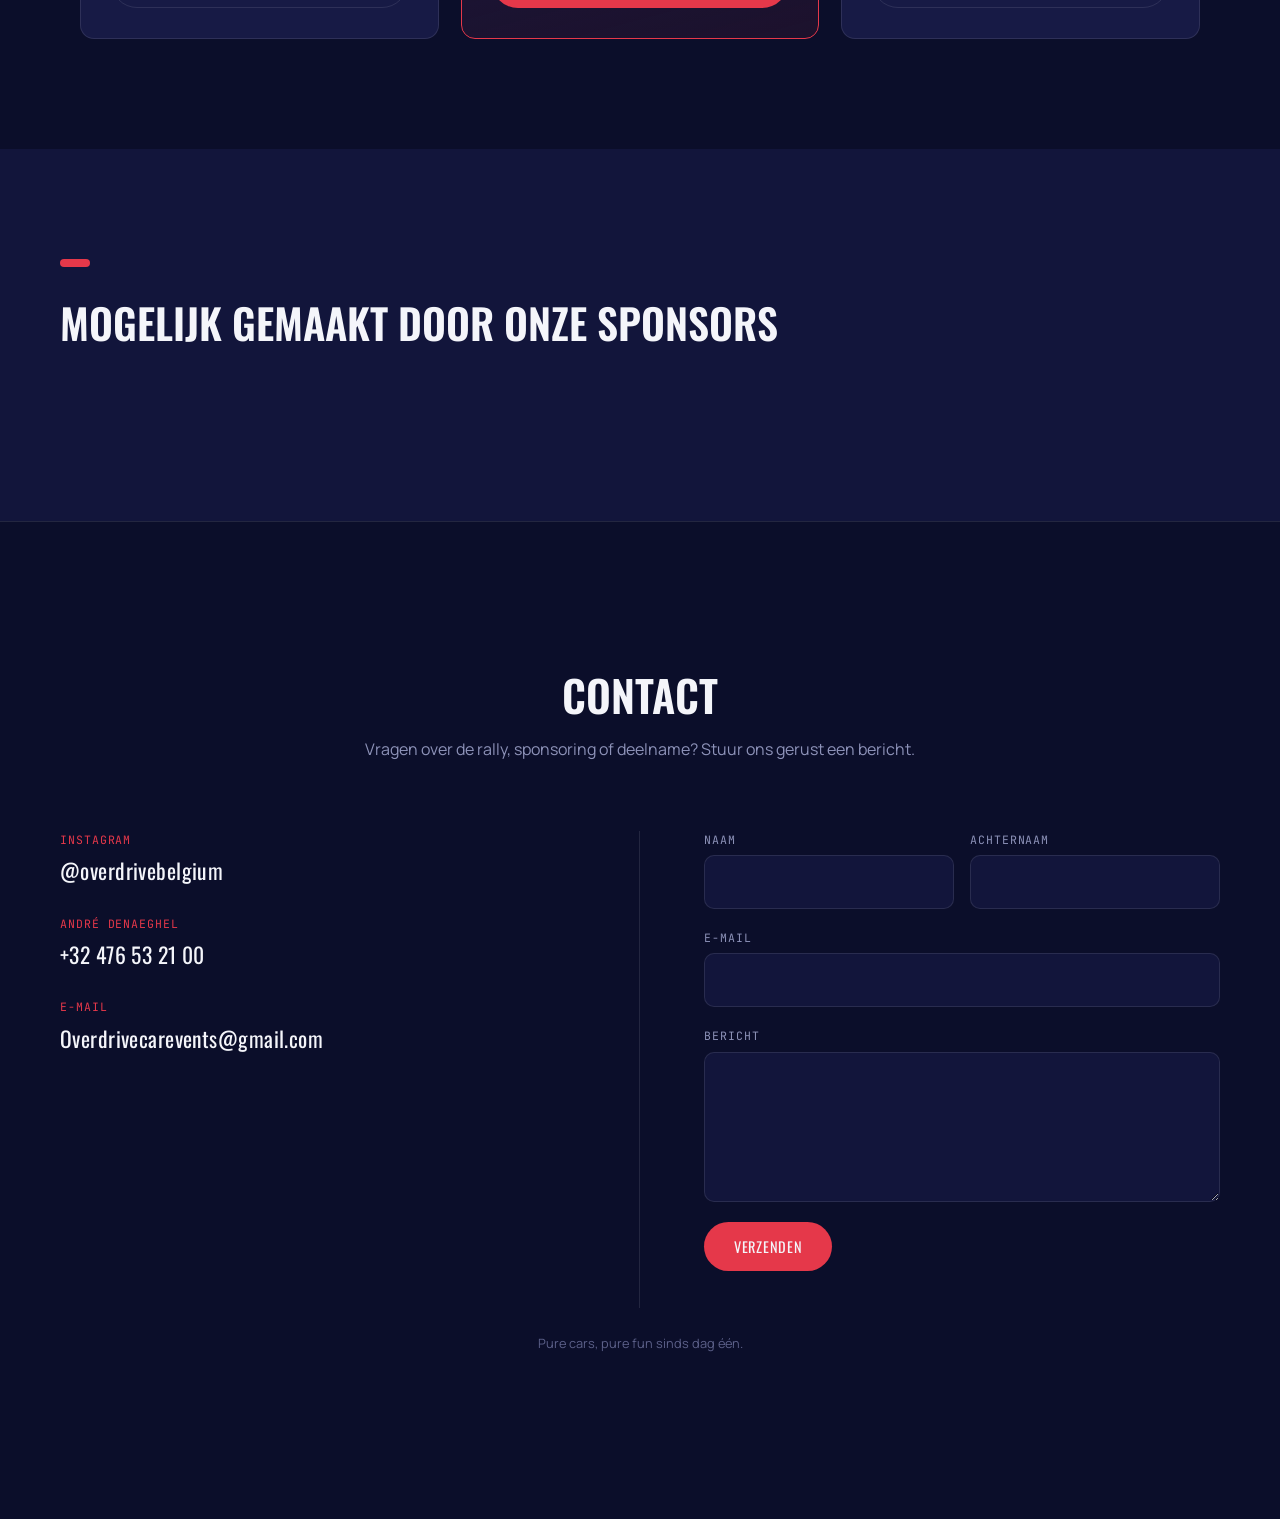
==== commit 7ea11f7e: "Add hero video asset to the project" ====
--- a/index.html
+++ b/index.html
@@ -41,8 +41,8 @@
 
   <!-- HERO -->
   <section class="hero" id="hero">
-    <video class="hero-video-bg" autoplay muted loop playsinline aria-hidden="true">
-      <source src="video/Mijn film 2.mp4" type="video/mp4">
+    <video class="hero-video-bg" autoplay muted loop playsinline preload="auto" poster="images/hero-poster.jpg" aria-hidden="true">
+      <source src="video/hero.mp4" type="video/mp4">
     </video>
     <div class="hero-video-overlay" aria-hidden="true"></div>
     <div class="hero-inner">
@@ -167,7 +167,7 @@
           <li>Story op onze instgram (24h)</li>
     
         </ul>
-        <h3>€200</h3>
+        <h3 class="sponsor-price">€200</h3>
 
         <a href="#contact" class="btn btn-ghost">Interesse? Neem contact op</a>
       </article>
@@ -183,7 +183,7 @@
           <li>Post op onze instagram</li>
           <li>Halve pagina in ons roadboek</li>
         </ul>
-        <h3>€275</h3>
+        <h3 class="sponsor-price">€275</h3>
 
         <a href="#contact" class="btn btn-primary">Interesse? Neem contact op</a>
       </article>
@@ -199,7 +199,7 @@
           <li>Volledige pagina in ons roadboek</li>
           <li>Marketing/POS materiaal zichtbaar</li>
         </ul>
-        <h3>€350</h3>
+        <h3 class="sponsor-price">€350</h3>
 
         <a href="#contact" class="btn btn-ghost">Interesse? Neem contact op</a>
       </article>
@@ -240,32 +240,49 @@
       <h2>Contact</h2>
       <p>Vragen over de rally, sponsoring of deelname? Stuur ons gerust een bericht.</p>
     </div>
-    <img src="images/niuewlogo.jpg" alt="Overdrive" class="contact-logo">
-    <div class="contact-details">
-      <article class="contact-card">
-        <h3>André Denaeghel</h3>
-        <p>Oprichter &amp; organisatie</p>
-        <!-- <a href="mailto:andredenaeghel@icloud.com">andredenaeghel@icloud.com</a> -->
-        <a href="tel:+32476532100">+32 476 53 21 00</a>
-        <a href="https://www.instagram.com/andredenaeghel/" target="_blank">Instagram André</a>
-      </article>
-
-      <article class="contact-card">
-        <h3>Louis Depondt</h3>
-        <p>Oprichter &amp; organisatie</p>
-        <!-- <a href="mailto:louis@overdrive.be">louis@overdrive.be</a> -->
-        <a href="tel:+32491598982">+32 481 59 89 82</a>
-        <a href="https://www.instagram.com/louis_depondt/" target="_blank">Instagram Louis</a>
-      </article>
-
-      <article class="contact-card">
-        <h3>Overdrive</h3>
-        <!-- <p>Pure cars, pure fun.</p> -->
-        <a href="mailto:Overdrivecarevents@gmail.com">Overdrivecarevents@gmail.com</a>
-
-        <p>blijf op de hoogte via onze instagram</p>
-        <a href="https://www.instagram.com/overdrivebelgium/" target="_blank">Instagram Overdrive</a>
-      </article>
+    <div class="contact-layout">
+      <aside class="contact-info">
+        <ul class="contact-list">
+          <li>
+            <span class="contact-label">Instagram</span>
+            <a href="https://www.instagram.com/overdrivebelgium/" target="_blank" rel="noopener">@overdrivebelgium</a>
+          </li>
+          <li>
+            <span class="contact-label">André Denaeghel</span>
+            <a href="tel:+32476532100">+32 476 53 21 00</a>
+          </li>
+          <li>
+            <span class="contact-label">E-mail</span>
+            <a href="mailto:Overdrivecarevents@gmail.com">Overdrivecarevents@gmail.com</a>
+          </li>
+        </ul>
+      </aside>
+
+      <form class="contact-form" id="contactForm" action="https://formsubmit.co/Overdrivecarevents@gmail.com" method="POST">
+        <div class="form-row">
+          <label class="form-field">
+            <span>Naam</span>
+            <input type="text" name="Naam" autocomplete="given-name" required>
+          </label>
+          <label class="form-field">
+            <span>Achternaam</span>
+            <input type="text" name="Achternaam" autocomplete="family-name" required>
+          </label>
+        </div>
+        <label class="form-field">
+          <span>E-mail</span>
+          <input type="email" name="email" autocomplete="email" required>
+        </label>
+        <label class="form-field">
+          <span>Bericht</span>
+          <textarea name="Bericht" rows="5" required></textarea>
+        </label>
+        <input type="hidden" name="_subject" value="Nieuw bericht via de Overdrive website">
+        <input type="hidden" name="_template" value="table">
+        <input type="text" name="_honey" class="form-honey" tabindex="-1" autocomplete="off" aria-hidden="true">
+        <button type="submit" class="btn btn-primary">Verzenden</button>
+        <p class="form-status" role="status" aria-live="polite"></p>
+      </form>
     </div>
     <p class="contact-note">Pure cars, pure fun sinds dag één.</p>
   </div>
--- a/style.css
+++ b/style.css
@@ -482,6 +482,10 @@
   margin-top: 10px;
   max-width: 46ch;
 }
+.section-sub.extra{
+  margin-top: 0px;
+
+}
 
 /* Events */
 .event-grid {
@@ -2120,3 +2124,151 @@
     display: none;
   }
 }
+
+/* ===== Contact: info links + formulier rechts ===== */
+.contact-layout {
+  display: grid;
+  grid-template-columns: minmax(0, 1fr) minmax(0, 1fr);
+  gap: 0;
+  text-align: left;
+  align-items: start;
+  margin-top: 70px;
+}
+.contact-info {
+  align-self: stretch;
+  padding-right: 64px;
+  border-right: 1px solid var(--line);
+}
+.contact {
+  padding-top: 140px;
+}
+.contact-list {
+  list-style: none;
+  display: flex;
+  flex-direction: column;
+  gap: 28px;
+}
+.contact-list li {
+  display: flex;
+  flex-direction: column;
+  gap: 6px;
+}
+.contact-label {
+  color: var(--red);
+  font-family: var(--font-mono);
+  font-size: 0.72rem;
+  text-transform: uppercase;
+  letter-spacing: 0.08em;
+}
+.contact-list a {
+  color: var(--white);
+  font-family: var(--font-display);
+  font-size: 1.35rem;
+  letter-spacing: 0.02em;
+  overflow-wrap: anywhere;
+  transition: color 0.2s ease;
+}
+.contact-list a:hover {
+  color: var(--red);
+}
+.contact-form {
+  display: flex;
+  flex-direction: column;
+  gap: 20px;
+  padding-left: 64px;
+}
+.form-row {
+  display: grid;
+  grid-template-columns: 1fr 1fr;
+  gap: 16px;
+}
+.form-field {
+  display: flex;
+  flex-direction: column;
+  gap: 7px;
+}
+.form-field span {
+  color: var(--muted);
+  font-family: var(--font-mono);
+  font-size: 0.72rem;
+  text-transform: uppercase;
+  letter-spacing: 0.08em;
+}
+.form-field input,
+.form-field textarea {
+  width: 100%;
+  background: var(--bg-alt);
+  border: 1px solid var(--line);
+  border-radius: 10px;
+  padding: 14px 16px;
+  color: var(--white);
+  font: inherit;
+  font-family: var(--font-body);
+  transition: border-color 0.2s ease;
+}
+.form-field textarea {
+  resize: vertical;
+  min-height: 130px;
+}
+.form-field input:focus,
+.form-field textarea:focus {
+  outline: none;
+  border-color: var(--red);
+}
+.form-honey {
+  position: absolute;
+  left: -9999px;
+  width: 1px;
+  height: 1px;
+  opacity: 0;
+}
+.contact-form .btn {
+  align-self: flex-start;
+  border: none;
+  cursor: pointer;
+}
+.contact-form .btn:disabled {
+  opacity: 0.6;
+  cursor: wait;
+}
+.form-status {
+  font-size: 0.9rem;
+  min-height: 1.2em;
+}
+.form-status.is-success {
+  color: #5fd38d;
+}
+.form-status.is-error {
+  color: var(--red);
+}
+
+@media (max-width: 780px) {
+  .contact-layout {
+    grid-template-columns: 1fr;
+    gap: 40px;
+    margin-top: 44px;
+  }
+  .form-row {
+    grid-template-columns: 1fr;
+  }
+  .contact {
+    padding-top: 100px;
+  }
+  .contact-form {
+    padding-left: 0;
+  }
+  .contact-info {
+    padding: 0 0 36px;
+    border-right: none;
+    border-bottom: 1px solid var(--line);
+  }
+}
+
+/* ===== Sponsorpakketten: prijs + knop altijd onderaan op één lijn ===== */
+.sponsor-card .sponsor-price {
+  margin-top: auto;
+  padding-top: 10px;
+}
+.sponsor-card .sponsor-price + .btn {
+  margin-top: 0;
+}
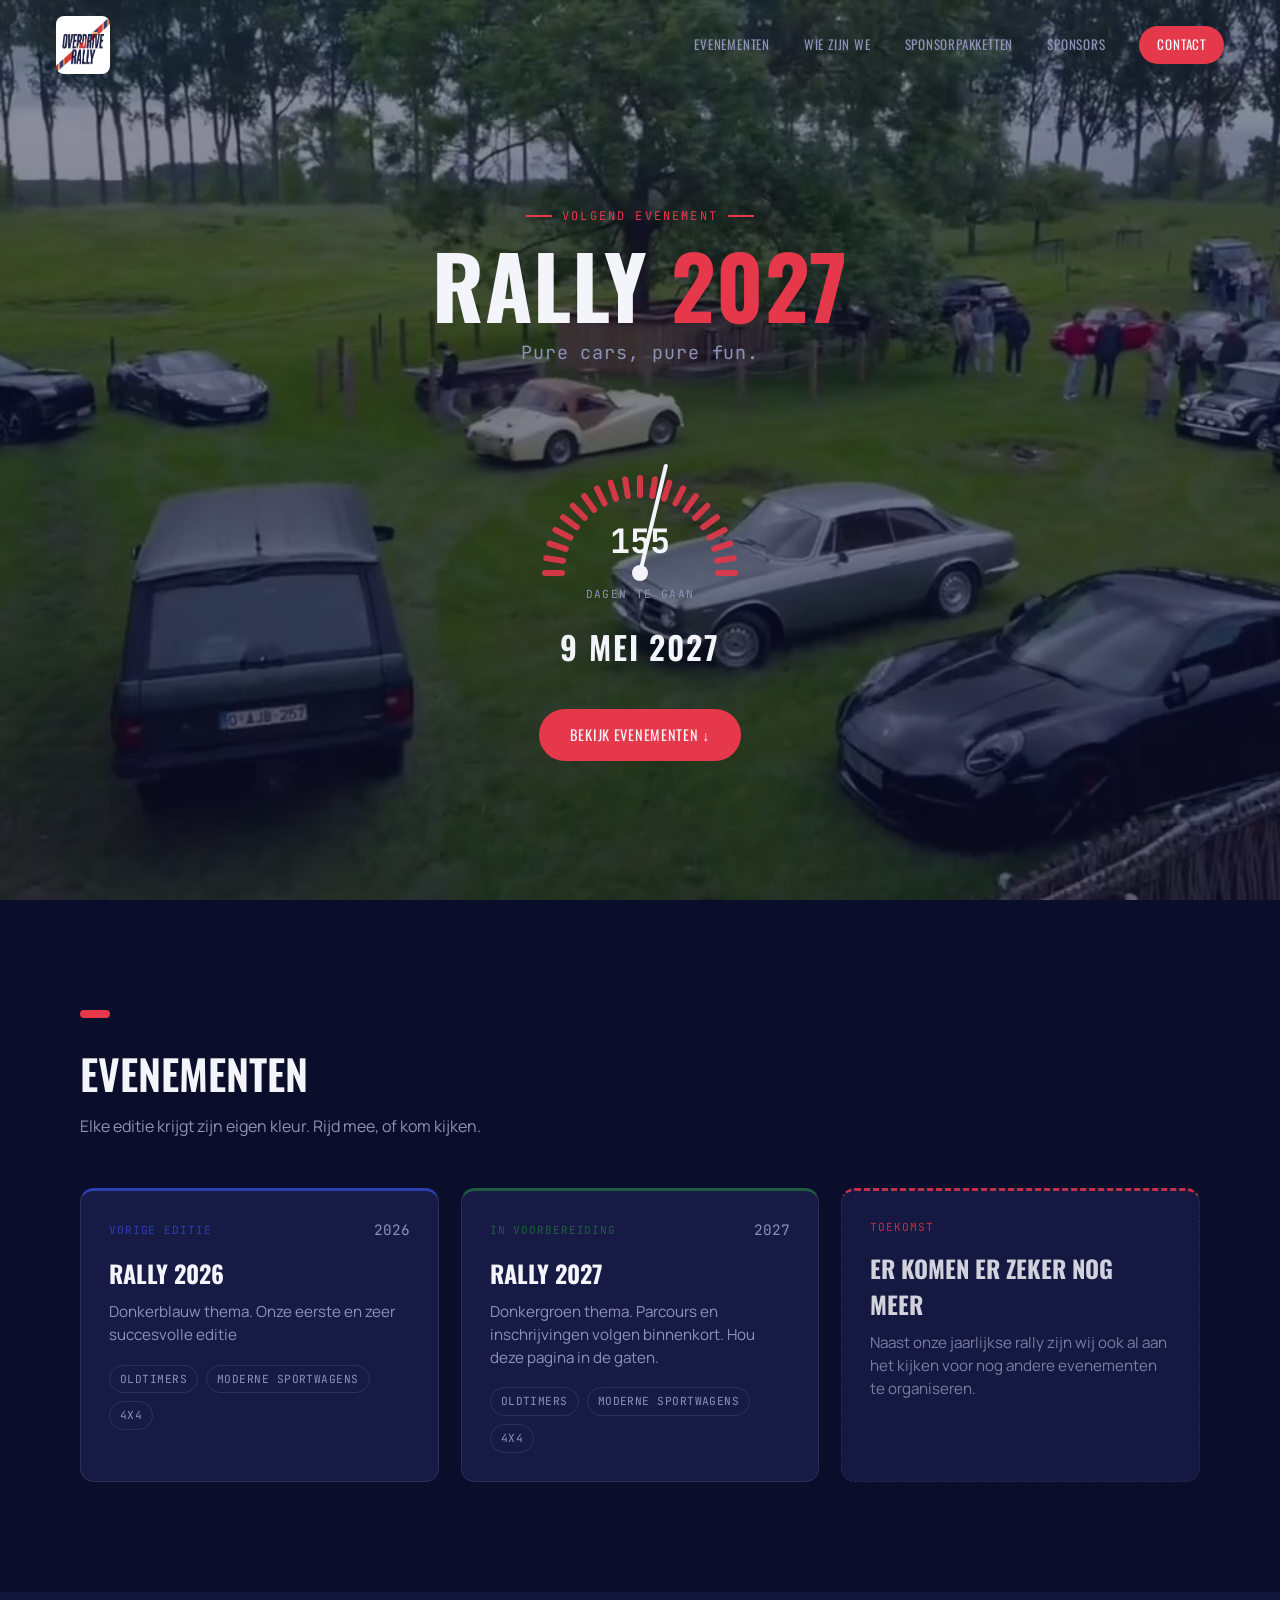
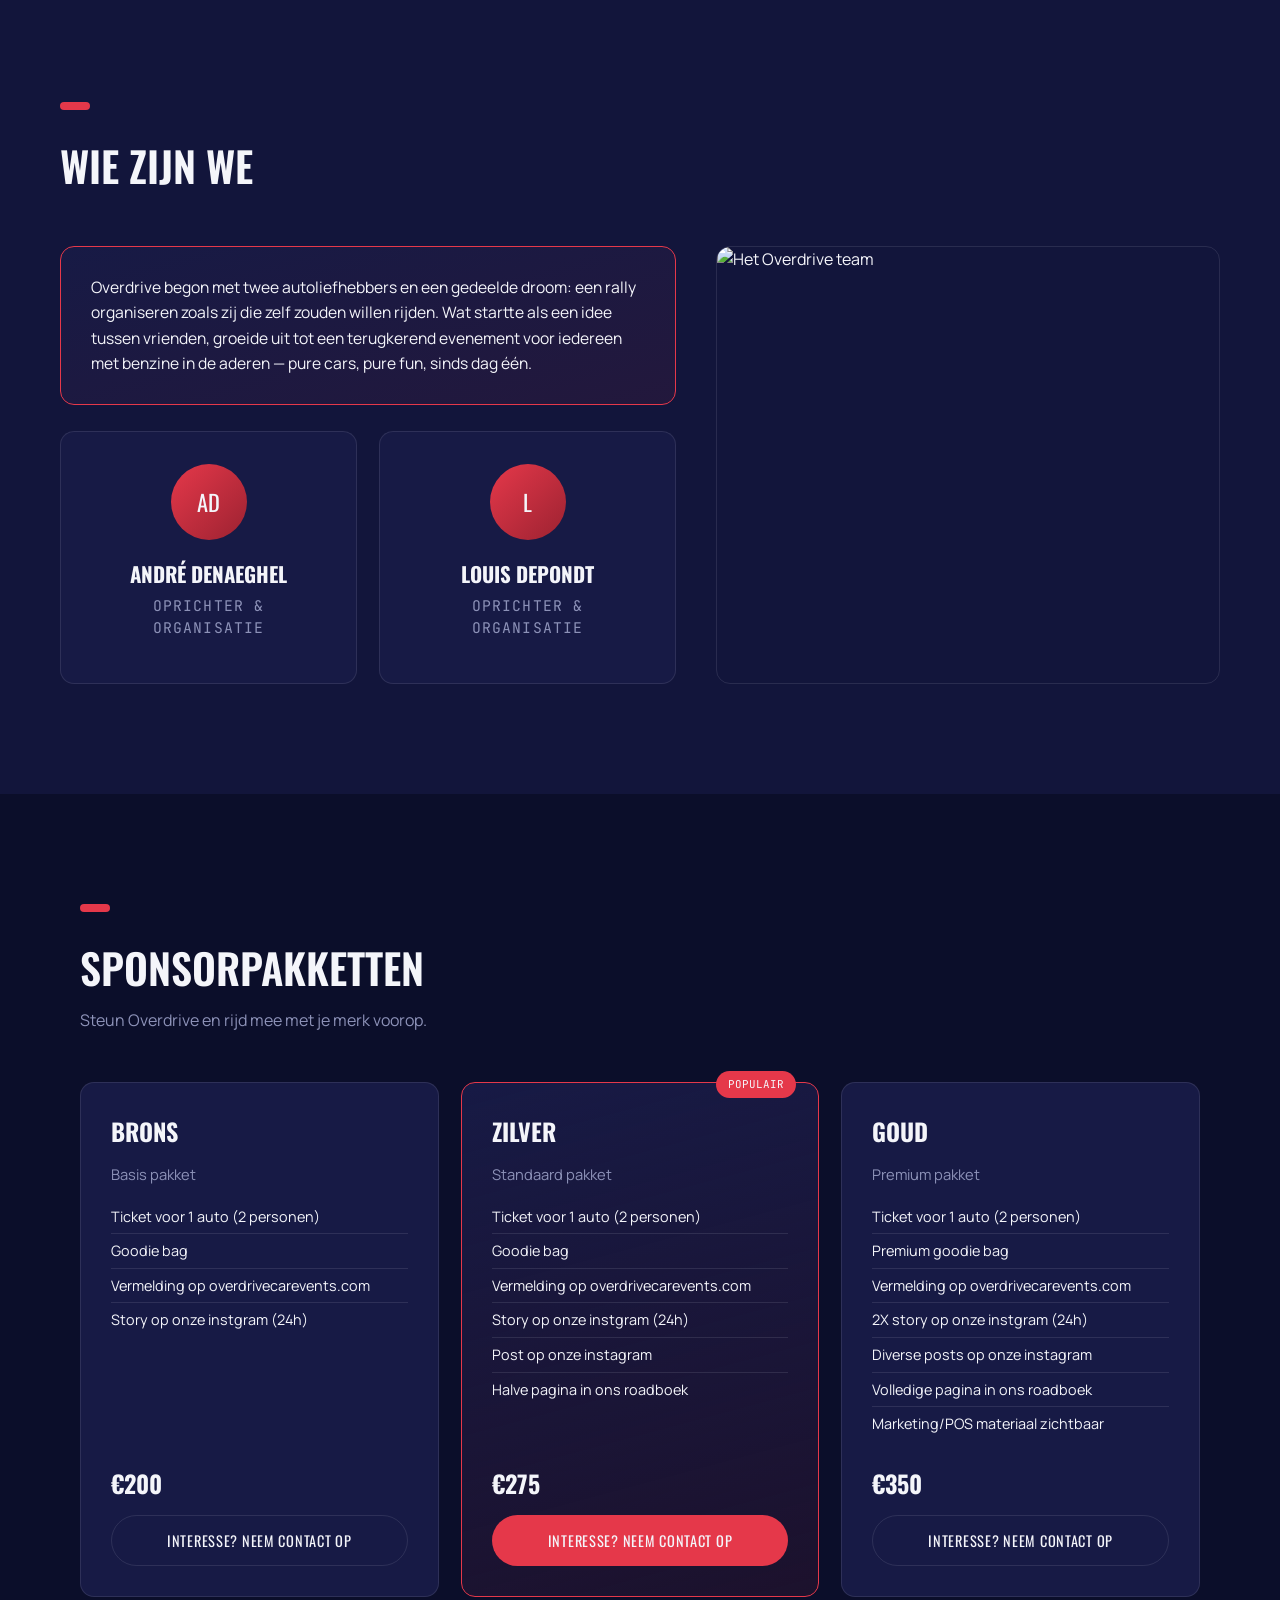
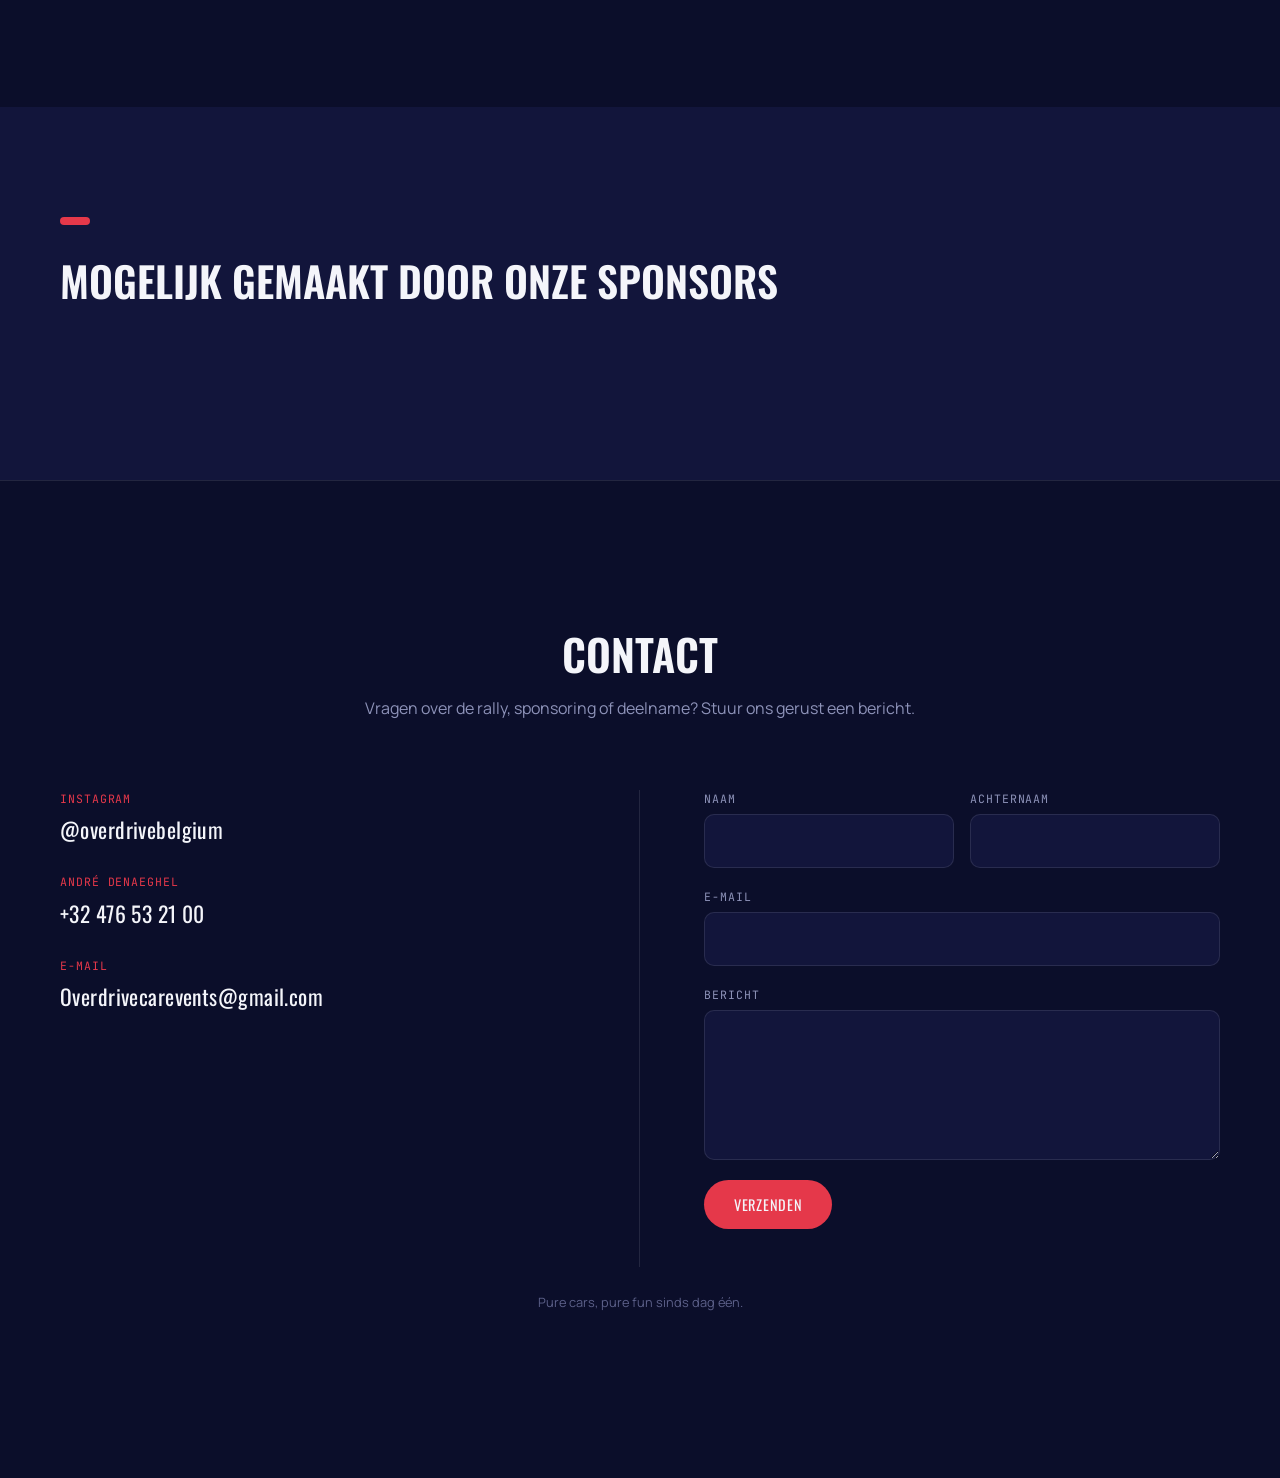
==== commit c60af1c9: "Update founding story section and adjust gauge block margins; add styling for upcoming event date" ====
--- a/index.html
+++ b/index.html
@@ -122,7 +122,7 @@
     <div class="about-layout">
       <div class="about-content">
         <div class="founding-story">
-          <span class="founding-badge">Het ontstaan</span>
+          <!-- <span class="founding-badge">Het ontstaan</span> -->
           <p>Overdrive begon met twee autoliefhebbers en een gedeelde droom: een rally organiseren zoals zij die zelf zouden willen rijden. Wat startte als een idee tussen vrienden, groeide uit tot een terugkerend evenement voor iedereen met benzine in de aderen — pure cars, pure fun, sinds dag één.</p>
         </div>
 
--- a/style.css
+++ b/style.css
@@ -298,7 +298,7 @@
 .gauge-block {
   position: relative;
   width: min(320px, 80vw);
-  margin: 46px auto 6px;
+  margin: 36px auto 6px;
 }
 .gauge {
   width: 100%;
@@ -1078,7 +1078,7 @@
 .gauge-block {
   position: relative;
   width: min(320px, 80vw);
-  margin: 46px auto 6px;
+  margin: 36px auto 6px;
 }
 .gauge {
   width: 100%;
@@ -2272,3 +2272,23 @@
 .sponsor-card .sponsor-price + .btn {
   margin-top: 0;
 }
+
+/* ===== Hero: datum volgend evenement opvallender ===== */
+.hero-date {
+  display: block;
+  width: fit-content;
+  margin-left: auto;
+  margin-right: auto;
+  color: var(--white);
+  font-family: var(--font-display);
+  font-size: clamp(1.4rem, 3.4vw, 2rem);
+  font-weight: 600;
+  text-transform: uppercase;
+  letter-spacing: 0.06em;
+  padding: 8px 26px;
+  /* border: 2px solid var(--red); */
+  border-radius: 999px;
+  /* background: rgba(229, 56, 74, 0.14); */
+  /* box-shadow: 0 0 24px rgba(229, 56, 74, 0.35); */
+  margin-bottom: 30px;
+}
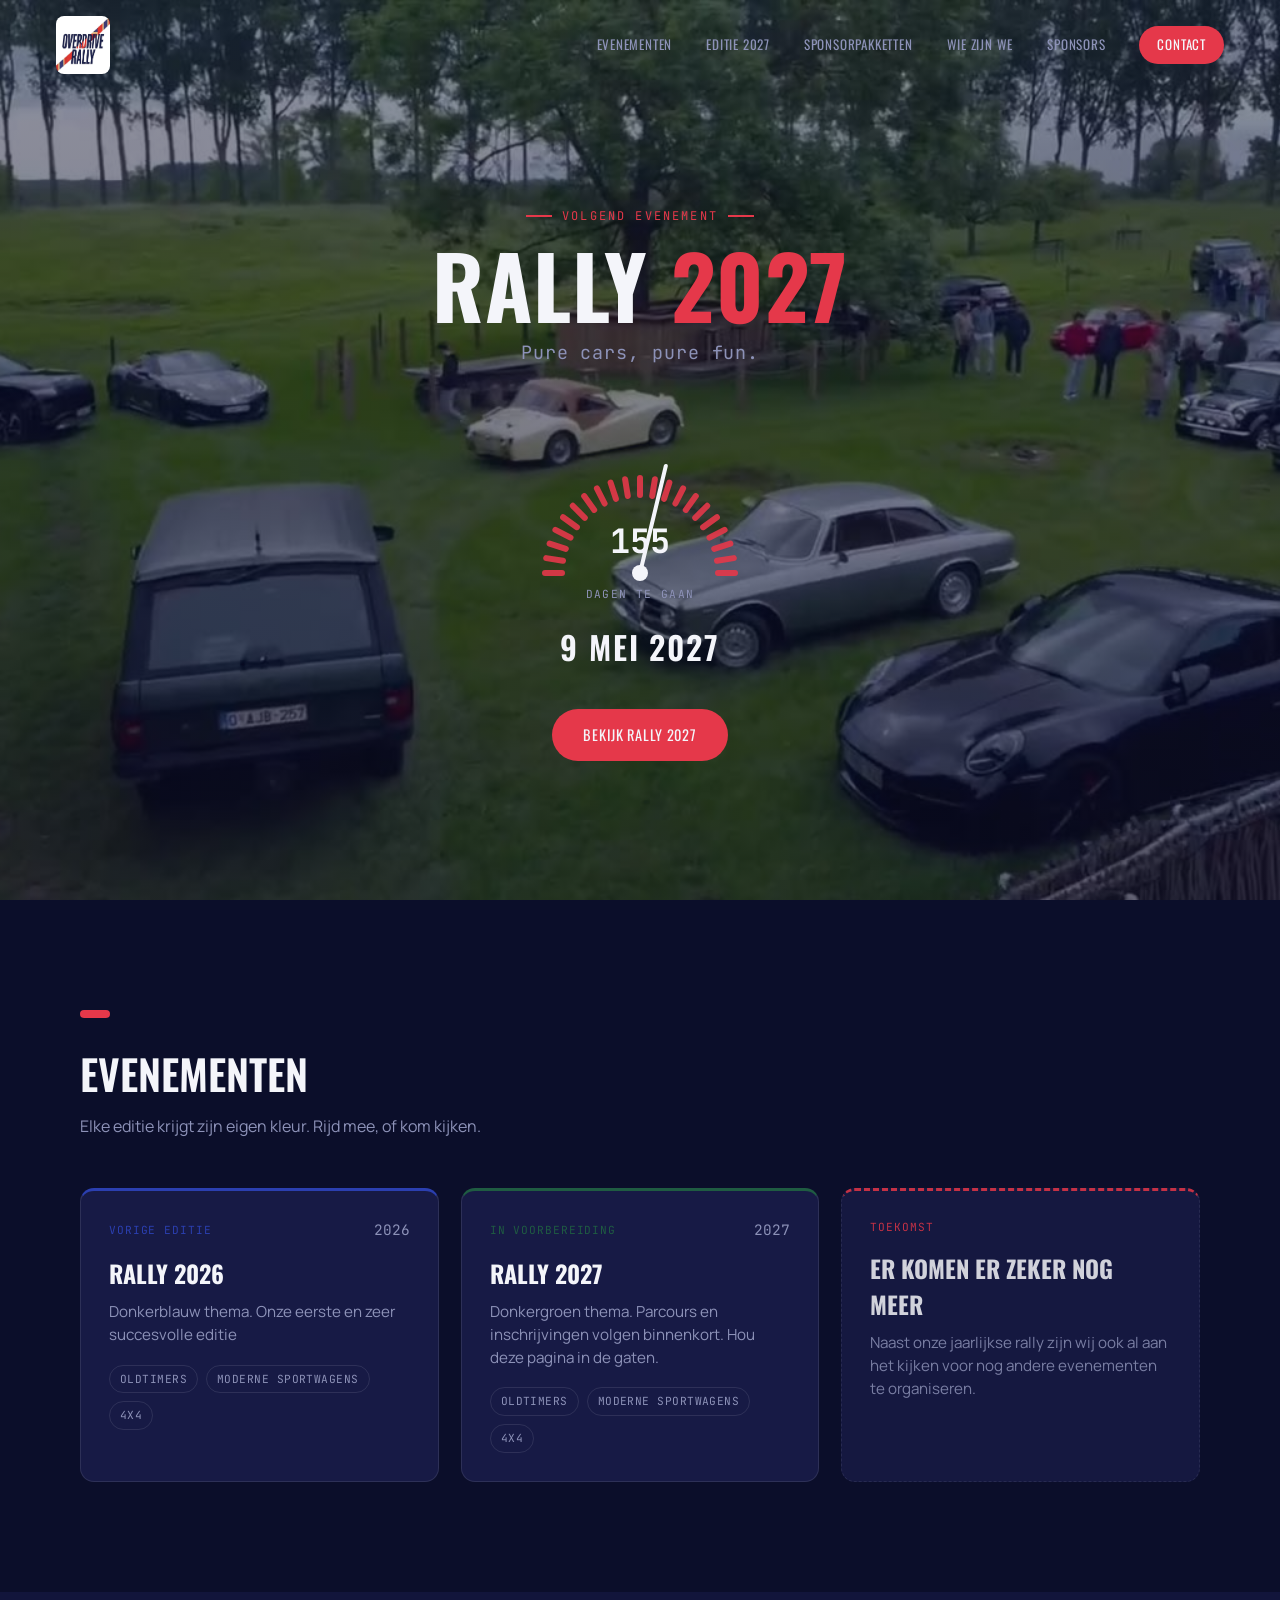
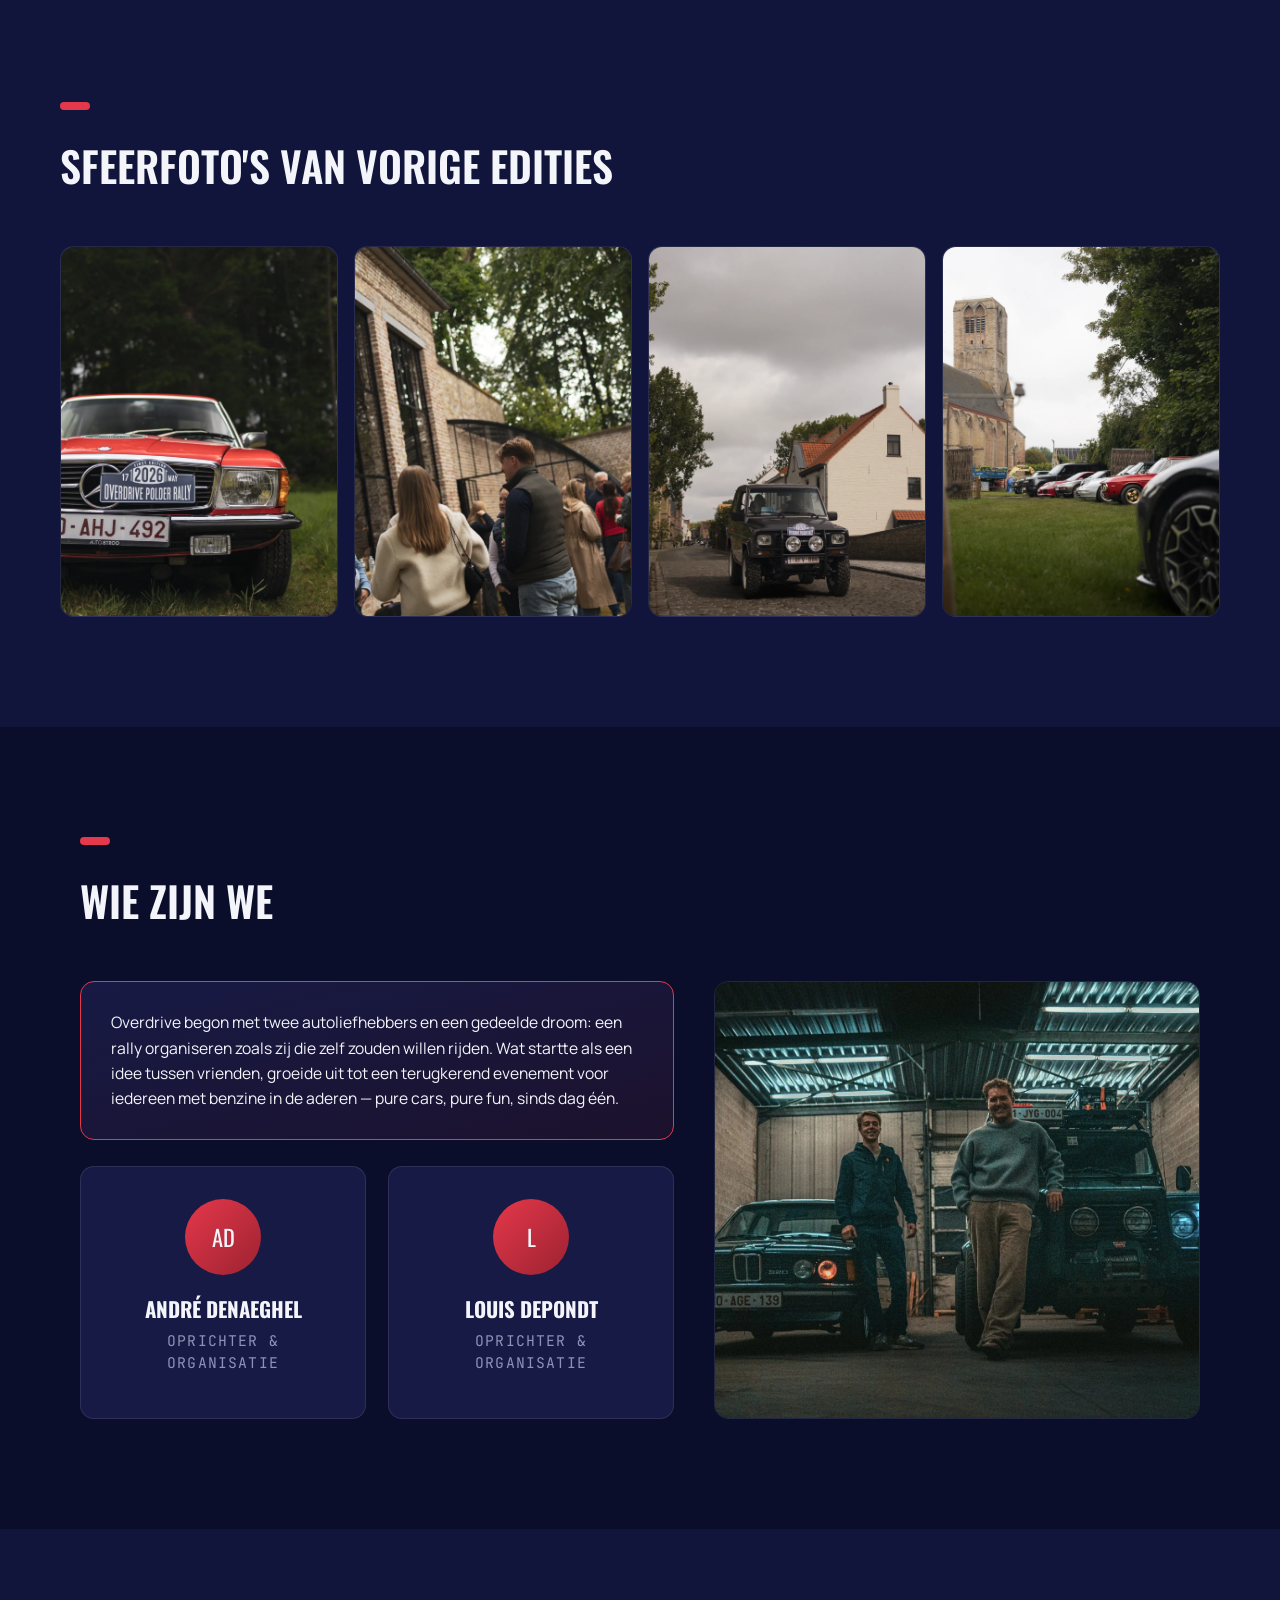
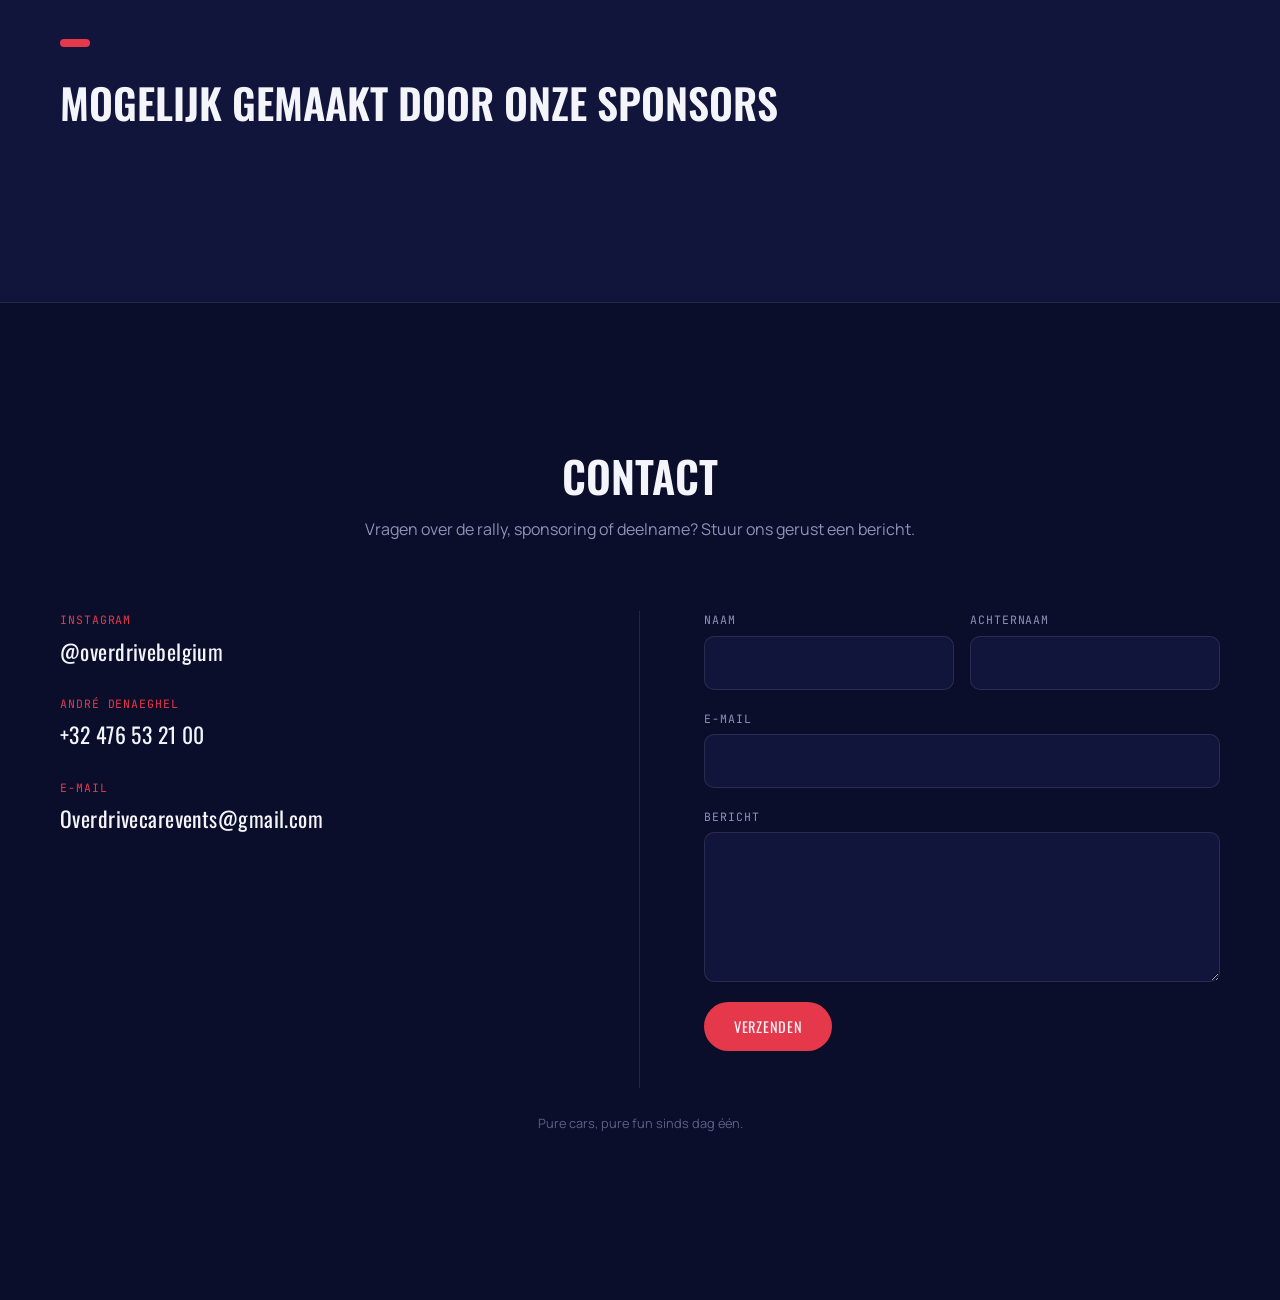
==== commit 47a1fba1: "Refactor code structure for improved readability and maintainability" ====
--- a/index.html
+++ b/index.html
@@ -27,8 +27,9 @@
   </a>
   <nav class="nav-links" id="navLinks">
     <a href="#evenementen" data-nav>Evenementen</a>
+    <a href="rally2027.html">Editie 2027</a>
+    <a href="rally2027.html#sponsors">Sponsorpakketten</a>
     <a href="#wie-zijn-we" data-nav>Wie zijn we</a>
-    <a href="#sponsors" data-nav>Sponsorpakketten</a>
     <a href="#sponsorwand" data-nav>Sponsors</a>
     <a href="#contact" data-nav class="nav-cta">Contact</a>
   </nav>
@@ -63,7 +64,7 @@
       </div>
 
       <p class="hero-date" id="eventDate">Datum volgt binnenkort</p>
-      <a href="#evenementen" class="btn btn-primary">Bekijk evenementen ↓</a>
+      <a href="rally2027.html" class="btn btn-primary">bekijk rally 2027</a>
     </div>
   </section>
 
@@ -111,8 +112,27 @@
     </div>
   </section>
 
+  <!-- FOTO'S VORIGE EDITIES -->
+  <section class="section section-alt" id="fotos">
+    <div class="section-head">
+      <span class="gauge-tick-mark" aria-hidden="true"></span>
+      <h2>Sfeerfoto's van vorige edities</h2>
+      <!-- <p class="section-sub">Enkele</p> -->
+      <!-- <a href="https://drive.google.com/drive/folders/1KmbII7BZd3j06BNtIY8hn1Jp9V_P7p_y?usp=sharing" class="btn btn-primary gallery-link" target="_blank">Bekijk fotoalbum</a> -->
+    </div>
+
+    <div class="photo-grid is-portrait">
+      <div class="photo-tile"><img src="images/indexFotos/overdrive-1-48.webp" alt="Rode Mercedes met het Overdrive Polder Rally-schild" loading="lazy" decoding="async"></div>
+      <div class="photo-tile"><img src="images/indexFotos/overdrive-1-36.webp" alt="Bezoekers aan het oude bakstenen gebouw" loading="lazy" decoding="async"></div>
+      <div class="photo-tile"><img src="images/indexFotos/overdrive-1-12.webp" alt="Zwarte 4x4 met rallyschild op een kasseistraat" loading="lazy" decoding="async"></div>
+
+      <div class="photo-tile"><img src="images/indexFotos/OVERDRIVE-1-24.webp" alt="Rij wagens op het gras naast de kerk" loading="lazy" decoding="async"></div>
+
+    </div>
+  </section>
+
   <!-- WIE ZIJN WE -->
-  <section class="section section-alt" id="wie-zijn-we">
+  <section class="section" id="wie-zijn-we">
     <div class="section-head">
       <span class="gauge-tick-mark" aria-hidden="true"></span>
       <h2>Wie zijn we</h2>
@@ -143,69 +163,14 @@
       </div>
 
       <div class="about-photo">
-        <img src="images/team.jpg" alt="Het Overdrive team" class="team-photo">
-      </div>
-    </div>
-  </section>
-
-  <!-- SPONSORS -->
-  <section class="section" id="sponsors">
-    <div class="section-head">
-      <span class="gauge-tick-mark" aria-hidden="true"></span>
-      <h2>Sponsorpakketten</h2>
-      <p class="section-sub">Steun Overdrive en rijd mee met je merk voorop.</p>
-    </div>
-
-    <div class="sponsor-grid">
-      <article class="sponsor-card">
-        <h3>Brons</h3>
-        <p class="sponsor-desc">Basis pakket</p>
-        <ul class="sponsor-list">
-          <li>Ticket voor 1 auto (2 personen)</li>
-          <li>Goodie bag</li>
-          <li>Vermelding op overdrivecarevents.com</li>
-          <li>Story op onze instgram (24h)</li>
-    
-        </ul>
-        <h3 class="sponsor-price">€200</h3>
-
-        <a href="#contact" class="btn btn-ghost">Interesse? Neem contact op</a>
-      </article>
-      <article class="sponsor-card is-featured">
-        <span class="sponsor-badge">Populair</span>
-        <h3>Zilver</h3>
-        <p class="sponsor-desc">Standaard pakket</p>
-        <ul class="sponsor-list">
-          <li>Ticket voor 1 auto (2 personen)</li>
-          <li>Goodie bag</li>
-          <li>Vermelding op overdrivecarevents.com</li>
-          <li>Story op onze instgram (24h)</li>
-          <li>Post op onze instagram</li>
-          <li>Halve pagina in ons roadboek</li>
-        </ul>
-        <h3 class="sponsor-price">€275</h3>
-
-        <a href="#contact" class="btn btn-primary">Interesse? Neem contact op</a>
-      </article>
-      <article class="sponsor-card">
-        <h3>Goud</h3>
-        <p class="sponsor-desc">Premium pakket</p>
-        <ul class="sponsor-list">
-          <li>Ticket voor 1 auto (2 personen)</li>
-          <li>Premium goodie bag</li>
-          <li>Vermelding op overdrivecarevents.com</li>
-          <li>2X story op onze instgram (24h)</li>
-          <li>Diverse posts op onze instagram</li>
-          <li>Volledige pagina in ons roadboek</li>
-          <li>Marketing/POS materiaal zichtbaar</li>
-        </ul>
-        <h3 class="sponsor-price">€350</h3>
-
-        <a href="#contact" class="btn btn-ghost">Interesse? Neem contact op</a>
-      </article>
-    </div>
-  </section>
-
+        <!-- <img src="images/indexFotos/foto-team.webp" alt="André en Louis van Overdrive met hun BMW en Land Rover Defender" class="team-photo"> -->
+
+        <img src="images/indexFotos/team-foto2.webp" alt="André en Louis van Overdrive met hun BMW en Land Rover Defender" class="team-photo">
+      </div>
+    </div>
+  </section>
+
+  
   <!-- SPONSORWAND -->
 
 
--- a/style.css
+++ b/style.css
@@ -245,21 +245,6 @@
   padding: 140px 20px 80px;
   overflow: hidden;
 }
-.hero-bg {
-  position: absolute;
-  inset: 0;
-  z-index: -1;
-  background: radial-gradient(circle at 50% 15%, rgba(229, 56, 74, 0.16), transparent 55%), linear-gradient(180deg, var(--bg) 0%, var(--bg-alt) 100%);
-}
-.hero-bg::after {
-  content: '';
-  position: absolute;
-  inset: 0;
-  background-image: repeating-linear-gradient(115deg, rgba(244, 245, 250, 0.03) 0 1px, transparent 1px 90px);
-}
-.hero-inner {
-  max-width: 760px;
-}
 .eyebrow {
   display: inline-flex;
   align-items: center;
@@ -343,12 +328,6 @@
   text-transform: uppercase;
   letter-spacing: 0.12em;
   color: var(--muted);
-}
-
-.hero-date {
-  color: var(--muted);
-  font-size: 0.95rem;
-  margin-bottom: 30px;
 }
 
 .btn {
@@ -383,14 +362,7 @@
   transform: translateY(-2px);
 }
 
-/* ===== Sfeer strip ===== */
-.sfeer {
-  background: var(--bg-alt);
-  border-top: 1px solid var(--line);
-  border-bottom: 1px solid var(--line);
-  overflow: hidden;
-  padding: 26px 0;
-}
+/* ===== Sponsor strip ===== */
 .sfeer-track {
   display: flex;
   gap: 4rem;
@@ -398,7 +370,6 @@
   animation: scroll-left 34s linear infinite;
   will-change: transform;
 }
-.sfeer:hover .sfeer-track,
 .sponsor-marquee:hover .sfeer-track {
   animation-play-state: paused;
 }
@@ -407,21 +378,8 @@
     transform: translateX(0);
   }
   to {
-    transform: translateX(calc(var(--marquee-distance, 50%) * -1));
-  }
-}
-.sponsor-item {
-  position: relative;
-  width: 190px;
-  height: 130px;
-  margin-right: 16px;
-  border-radius: var(--radius);
-  background: linear-gradient(155deg, var(--bg-alt-2), var(--bg));
-  border: 1px solid var(--line);
-  display: flex;
-  align-items: center;
-  justify-content: center;
-  flex-shrink: 0;
+    transform: translateX(-50%);
+  }
 }
 .sponsor-logo {
   max-width: 112px;
@@ -430,18 +388,6 @@
 
 .image-logo {
   border-radius: 8px;
-}
-
-.sfeer-item::after {
-  content: attr(data-label);
-  position: absolute;
-  left: 12px;
-  bottom: 10px;
-  font-family: var(--font-mono);
-  font-size: 0.7rem;
-  color: var(--muted);
-  text-transform: uppercase;
-  letter-spacing: 0.04em;
 }
 
 /* ===== Sections ===== */
@@ -482,9 +428,8 @@
   margin-top: 10px;
   max-width: 46ch;
 }
-.section-sub.extra{
+.section-sub.extra {
   margin-top: 0px;
-
 }
 
 /* Events */
@@ -494,6 +439,7 @@
   gap: 22px;
 }
 .event-card {
+  display: block;
   background: var(--bg-alt-2);
   border: 1px solid var(--line);
   border-radius: var(--radius);
@@ -658,10 +604,6 @@
 }
 
 /* Sponsor wall */
-.sponsor-wall {
-  padding-top: 100px;
-  padding-bottom: 100px;
-}
 .sponsor-marquee {
   position: relative;
   overflow: hidden;
@@ -686,758 +628,16 @@
   right: 0;
   background: linear-gradient(270deg, var(--bg-alt), transparent);
 }
-.sponsor-logo-grid {
-  display: grid;
-  grid-template-columns: repeat(auto-fit, minmax(180px, 1fr));
-  gap: 16px;
-}
-.sponsor-logo-slot {
-  min-height: 112px;
-  border: 1px dashed rgba(244, 245, 250, 0.22);
-  border-radius: var(--radius);
-  background: rgba(244, 245, 250, 0.04);
-  display: flex;
-  align-items: center;
-  justify-content: center;
-  color: var(--muted);
-  font-family: var(--font-mono);
-  font-size: 0.74rem;
-  text-transform: uppercase;
-  letter-spacing: 0.08em;
-}
-
-
 
 /* Reveal on scroll */
-.section,
-.backyard-inner {
+.section {
   opacity: 0;
   transform: translateY(28px);
   transition:
     opacity 0.7s ease,
     transform 0.7s ease;
 }
-.section.is-visible,
-.backyard-inner.is-visible {
-  opacity: 1;
-  transform: none;
-}
-
-/* ===== Footer / Contact ===== */
-.contact {
-  background: var(--bg);
-  border-top: 1px solid var(--line);
-  padding: 90px 20px 54px;
-}
-.contact-inner {
-  max-width: var(--container);
-  margin: 0 auto;
-  text-align: center;
-}
-.contact-title {
-  max-width: 620px;
-  margin: 0 auto 28px;
-}
-.contact-title h2 {
-  font-family: var(--font-display);
-  text-transform: uppercase;
-  font-size: clamp(1.8rem, 4vw, 2.7rem);
-  font-weight: 600;
-}
-.contact-title p {
-  color: var(--muted);
-  margin-top: 10px;
-}
-.contact-logo {
-  height: 80px;
-  width: auto;
-  border-radius: 10px;
-  margin: 0 auto 34px;
-}
-.contact-details {
-  display: grid;
-  grid-template-columns: repeat(auto-fit, minmax(240px, 1fr));
-  gap: 18px;
-  text-align: left;
-}
-.contact-card {
-  background: var(--bg-alt-2);
-  border: 1px solid var(--line);
-  border-radius: var(--radius);
-  padding: 24px;
-  display: flex;
-  flex-direction: column;
-  gap: 9px;
-}
-.contact-card h3 {
-  font-family: var(--font-display);
-  text-transform: uppercase;
-  font-size: 1.25rem;
-}
-.contact-card p {
-  color: var(--red);
-  font-family: var(--font-mono);
-  font-size: 0.72rem;
-  text-transform: uppercase;
-  letter-spacing: 0.08em;
-  margin-bottom: 8px;
-}
-.contact-card a {
-  color: var(--muted);
-  font-family: var(--font-mono);
-  font-size: 0.86rem;
-  overflow-wrap: anywhere;
-  transition: color 0.2s ease;
-}
-.contact-card a:hover {
-  color: var(--red);
-}
-.contact-note {
-  color: var(--muted-dim);
-  font-size: 0.8rem;
-  margin-top: 34px;
-}
-
-/* ===== rally 2026===== */
-
-
-* {
-  box-sizing: border-box;
-  margin: 0;
-  padding: 0;
-}
-
-html {
-  scroll-behavior: smooth;
-}
-@media (prefers-reduced-motion: reduce) {
-  html {
-    scroll-behavior: auto;
-  }
-  * {
-    animation-duration: 0.001ms !important;
-    animation-iteration-count: 1 !important;
-    transition-duration: 0.001ms !important;
-  }
-}
-
-body {
-  background: var(--bg);
-  color: var(--white);
-  font-family: var(--font-body);
-  line-height: 1.5;
-  -webkit-font-smoothing: antialiased;
-  overflow-x: hidden;
-}
-
-img {
-  max-width: 100%;
-  display: block;
-}
-a {
-  color: inherit;
-  text-decoration: none;
-}
-ul {
-  list-style: none;
-}
-
-::selection {
-  background: var(--red);
-  color: var(--white);
-}
-
-:focus-visible {
-  outline: 2px solid var(--red);
-  outline-offset: 3px;
-}
-
-/* ===== Loader ===== */
-.loader {
-  position: fixed;
-  inset: 0;
-  background: var(--bg);
-  display: flex;
-  align-items: center;
-  justify-content: center;
-  z-index: 999;
-  transition:
-    opacity 0.6s ease,
-    visibility 0.6s ease;
-}
-.loader.is-hidden {
-  opacity: 0;
-  visibility: hidden;
-}
-.loader-gauge {
-  width: 90px;
-  height: 90px;
-}
-.loader-ring {
-  fill: none;
-  stroke: var(--red);
-  stroke-width: 6;
-  stroke-linecap: round;
-  stroke-dasharray: 180 320;
-  transform-origin: center;
-  animation: spin 1.1s linear infinite;
-}
-@keyframes spin {
-  to {
-    transform: rotate(360deg);
-  }
-}
-
-/* ===== Nav ===== */
-.nav {
-  position: fixed;
-  top: 0;
-  left: 0;
-  right: 0;
-  z-index: 100;
-  display: flex;
-  align-items: center;
-  justify-content: space-between;
-  padding: 16px clamp(20px, 5vw, 56px);
-  transition:
-    background 0.35s ease,
-    padding 0.35s ease,
-    backdrop-filter 0.35s ease,
-    border-color 0.35s ease;
-  border-bottom: 1px solid transparent;
-}
-.nav.is-scrolled {
-  background: rgba(11, 14, 42, 0.86);
-  backdrop-filter: blur(10px);
-  padding-top: 10px;
-  padding-bottom: 10px;
-  border-color: var(--line);
-}
-.nav-logo {
-  height: 40px;
-  width: auto;
-  border-radius: 8px;
-}
-.nav-links {
-  display: flex;
-  align-items: center;
-  gap: clamp(18px, 3vw, 34px);
-  font-family: var(--font-display);
-  text-transform: uppercase;
-  font-size: 0.82rem;
-  letter-spacing: 0.06em;
-}
-.nav-links a {
-  color: var(--muted);
-  position: relative;
-  padding: 4px 0;
-  transition: color 0.25s ease;
-}
-.nav-links a:hover,
-.nav-links a.is-active {
-  color: var(--white);
-}
-.nav-links a:not(.nav-cta)::after {
-  content: '';
-  position: absolute;
-  left: 0;
-  bottom: -2px;
-  width: 0;
-  height: 2px;
-  background: var(--red);
-  transition: width 0.25s ease;
-}
-.nav-links a:not(.nav-cta):hover::after,
-.nav-links a.is-active::after {
-  width: 100%;
-}
-.nav-cta {
-  background: var(--red);
-  color: var(--white) !important;
-  padding: 9px 18px !important;
-  border-radius: 999px;
-}
-.nav-cta::after {
-  display: none;
-}
-
-.nav-toggle {
-  display: none;
-  flex-direction: column;
-  gap: 5px;
-  background: none;
-  border: none;
-  cursor: pointer;
-  padding: 8px;
-}
-.nav-toggle span {
-  width: 24px;
-  height: 2px;
-  background: var(--white);
-  transition:
-    transform 0.3s ease,
-    opacity 0.3s ease;
-}
-.nav-toggle[aria-expanded='true'] span:nth-child(1) {
-  transform: translateY(7px) rotate(45deg);
-}
-.nav-toggle[aria-expanded='true'] span:nth-child(2) {
-  opacity: 0;
-}
-.nav-toggle[aria-expanded='true'] span:nth-child(3) {
-  transform: translateY(-7px) rotate(-45deg);
-}
-
-@media (max-width: 780px) {
-  .nav-toggle {
-    display: flex;
-  }
-  .nav-links {
-    position: fixed;
-    top: 0;
-    right: 0;
-    height: 100vh;
-    width: min(72vw, 320px);
-    background: var(--bg-alt);
-    flex-direction: column;
-    justify-content: center;
-    align-items: flex-start;
-    padding: 40px;
-    gap: 26px;
-    font-size: 1.1rem;
-    transform: translateX(100%);
-    transition: transform 0.4s ease;
-    border-left: 1px solid var(--line);
-  }
-  .nav-links.is-open {
-    transform: translateX(0);
-  }
-}
-
-/* ===== Hero ===== */
-.hero {
-  position: relative;
-  min-height: 100vh;
-  display: flex;
-  align-items: center;
-  justify-content: center;
-  text-align: center;
-  padding: 140px 20px 80px;
-  overflow: hidden;
-}
-.hero-bg {
-  position: absolute;
-  inset: 0;
-  z-index: -1;
-  background: radial-gradient(circle at 50% 15%, rgba(229, 56, 74, 0.16), transparent 55%), linear-gradient(180deg, var(--bg) 0%, var(--bg-alt) 100%);
-}
-.hero-bg::after {
-  content: '';
-  position: absolute;
-  inset: 0;
-  background-image: repeating-linear-gradient(115deg, rgba(244, 245, 250, 0.03) 0 1px, transparent 1px 90px);
-}
-.hero-inner {
-  max-width: 760px;
-}
-.eyebrow {
-  display: inline-flex;
-  align-items: center;
-  gap: 10px;
-  font-family: var(--font-mono);
-  text-transform: uppercase;
-  letter-spacing: 0.18em;
-  font-size: 0.75rem;
-  color: var(--red);
-  margin-bottom: 18px;
-}
-.eyebrow-dash {
-  width: 26px;
-  height: 2px;
-  background: var(--red);
-}
-.hero-title {
-  font-family: var(--font-display);
-  font-weight: 700;
-  text-transform: uppercase;
-  font-size: clamp(2.6rem, 9vw, 5.4rem);
-  line-height: 0.95;
-  letter-spacing: 0.01em;
-}
-.hero-year {
-  color: var(--red);
-}
-.hero-tagline {
-  font-family: var(--font-mono);
-  color: var(--muted);
-  margin-top: 14px;
-  font-size: clamp(0.95rem, 2vw, 1.15rem);
-  letter-spacing: 0.05em;
-}
-
-.gauge-block {
-  position: relative;
-  width: min(320px, 80vw);
-  margin: 36px auto 6px;
-}
-.gauge {
-  width: 100%;
-  height: auto;
-  overflow: visible;
-}
-.gauge-needle {
-  stroke: var(--white);
-  stroke-width: 4;
-  stroke-linecap: round;
-  transform-origin: 160px 170px;
-  transition: transform 1.4s cubic-bezier(0.22, 1, 0.36, 1);
-}
-.gauge-hub {
-  fill: var(--white);
-}
-.gauge-tick {
-  stroke: var(--red);
-  stroke-width: 6;
-  stroke-linecap: round;
-  opacity: 0.9;
-}
-.gauge-readout {
-  position: absolute;
-  left: 50%;
-  bottom: 6px;
-  transform: translateX(-50%);
-  text-align: center;
-}
-.gauge-number {
-  display: block;
-  font-family: var(--font-mono);
-  font-size: 2.1rem;
-  font-weight: 700;
-  color: var(--white);
-}
-.gauge-label {
-  display: block;
-  font-family: var(--font-mono);
-  font-size: 0.7rem;
-  text-transform: uppercase;
-  letter-spacing: 0.12em;
-  color: var(--muted);
-}
-
-.hero-date {
-  color: var(--muted);
-  font-size: 0.95rem;
-  margin-bottom: 30px;
-}
-
-.btn {
-  display: inline-block;
-  font-family: var(--font-display);
-  text-transform: uppercase;
-  letter-spacing: 0.05em;
-  font-size: 0.9rem;
-  padding: 14px 30px;
-  border-radius: 999px;
-  transition:
-    transform 0.25s ease,
-    background 0.25s ease,
-    border-color 0.25s ease;
-  border: 1px solid transparent;
-}
-.btn-primary {
-  background: var(--red);
-  color: var(--white);
-}
-.btn-primary:hover {
-  transform: translateY(-2px);
-  background: #f2495a;
-}
-.btn-ghost {
-  border-color: var(--line);
-  color: var(--white);
-}
-.btn-ghost:hover {
-  border-color: var(--red);
-  color: var(--red);
-  transform: translateY(-2px);
-}
-
-/* ===== Sfeer strip ===== */
-.sfeer {
-  background: var(--bg-alt);
-  border-top: 1px solid var(--line);
-  border-bottom: 1px solid var(--line);
-  overflow: hidden;
-  padding: 26px 0;
-}
-.sfeer-track {
-  display: flex;
-  
-  width: max-content;
-  animation: scroll-left 34s linear infinite;
-}
-.sfeer:hover .sfeer-track {
-  animation-play-state: paused;
-}
-@keyframes scroll-left {
-  from {
-    transform: translateX(0);
-  }
-  to {
-    transform: translateX(-50%);
-  }
-}
-.sfeer-item {
-  position: relative;
-  width: 190px;
-  height: 130px;
-  border-radius: var(--radius);
-  background: linear-gradient(155deg, var(--bg-alt-2), var(--bg));
-  border: 1px solid var(--line);
-  display: flex;
-  align-items: center;
-  justify-content: center;
-  flex-shrink: 0;
-}
-.sfeer-icon {
-  font-size: 2rem;
-  filter: grayscale(0.15);
-}
-.sfeer-item::after {
-  content: attr(data-label);
-  position: absolute;
-  left: 12px;
-  bottom: 10px;
-  font-family: var(--font-mono);
-  font-size: 0.7rem;
-  color: var(--muted);
-  text-transform: uppercase;
-  letter-spacing: 0.04em;
-}
-
-/* ===== Sections ===== */
-.section {
-  padding: 110px 20px;
-  max-width: var(--container);
-  margin: 0 auto;
-}
-.section-alt {
-  background: var(--bg-alt);
-  max-width: none;
-}
-.section-alt > * {
-  max-width: var(--container);
-  margin-left: auto;
-  margin-right: auto;
-}
-
-.section-head {
-  margin-bottom: 50px;
-}
-.gauge-tick-mark {
-  display: inline-block;
-  width: 30px;
-  height: 8px;
-  border-radius: 4px;
-  background: var(--red);
-  margin-bottom: 18px;
-}
-.section-head h2 {
-  font-family: var(--font-display);
-  text-transform: uppercase;
-  font-size: clamp(1.8rem, 4vw, 2.6rem);
-  font-weight: 600;
-}
-.section-sub {
-  color: var(--muted);
-  margin-top: 10px;
-  max-width: 46ch;
-}
-
-/* Events */
-.event-grid {
-  display: grid;
-  grid-template-columns: repeat(auto-fit, minmax(280px, 1fr));
-  gap: 22px;
-}
-.event-card {
-  display: block;
-  background: var(--bg-alt-2);
-  border: 1px solid var(--line);
-  border-radius: var(--radius);
-  padding: 28px;
-  position: relative;
-  overflow: hidden;
-  border-top: 3px solid var(--edition-color, var(--red));
-  transition:
-    transform 0.3s ease,
-    border-color 0.3s ease;
-}
-.event-card:hover {
-  transform: translateY(-4px);
-}
-.event-card-top {
-  display: flex;
-  align-items: center;
-  justify-content: space-between;
-  margin-bottom: 14px;
-}
-.event-tag {
-  font-family: var(--font-mono);
-  font-size: 0.7rem;
-  text-transform: uppercase;
-  letter-spacing: 0.08em;
-  color: var(--edition-color, var(--red));
-}
-.event-year {
-  font-family: var(--font-mono);
-  font-size: 0.9rem;
-  color: var(--muted);
-}
-.event-card h3 {
-  font-family: var(--font-display);
-  font-size: 1.5rem;
-  text-transform: uppercase;
-  margin-bottom: 10px;
-}
-.event-card p {
-  color: var(--muted);
-  font-size: 0.95rem;
-}
-.event-chips {
-  display: flex;
-  flex-wrap: wrap;
-  gap: 8px;
-  margin-top: 18px;
-}
-.event-chips span {
-  font-family: var(--font-mono);
-  font-size: 0.7rem;
-  text-transform: uppercase;
-  letter-spacing: 0.04em;
-  border: 1px solid var(--line);
-  padding: 5px 10px;
-  border-radius: 999px;
-  color: var(--muted);
-}
-.event-card-ghost {
-  border-style: dashed;
-  border-top-style: dashed;
-  opacity: 0.85;
-}
-
-/* People */
-.people-grid {
-  display: grid;
-  grid-template-columns: repeat(auto-fit, minmax(260px, 1fr));
-  gap: 22px;
-}
-.person-card {
-  background: var(--bg-alt-2);
-  border: 1px solid var(--line);
-  border-radius: var(--radius);
-  padding: 32px;
-  text-align: center;
-}
-.person-avatar {
-  width: 76px;
-  height: 76px;
-  border-radius: 50%;
-  margin: 0 auto 18px;
-  background: linear-gradient(135deg, var(--red), var(--red-dim));
-  display: flex;
-  align-items: center;
-  justify-content: center;
-  font-family: var(--font-display);
-  font-size: 1.4rem;
-}
-.person-card h3 {
-  font-family: var(--font-display);
-  text-transform: uppercase;
-  font-size: 1.3rem;
-}
-.person-role {
-  color: var(--red);
-  font-family: var(--font-mono);
-  font-size: 0.75rem;
-  text-transform: uppercase;
-  letter-spacing: 0.08em;
-  margin: 6px 0 12px;
-}
-.person-card p:last-child {
-  color: var(--muted);
-  font-size: 0.92rem;
-}
-
-/* Sponsors */
-.sponsor-grid {
-  display: grid;
-  grid-template-columns: repeat(auto-fit, minmax(260px, 1fr));
-  gap: 22px;
-  align-items: stretch;
-}
-.sponsor-card {
-  background: var(--bg-alt-2);
-  border: 1px solid var(--line);
-  border-radius: var(--radius);
-  padding: 30px;
-  display: flex;
-  flex-direction: column;
-  gap: 14px;
-  position: relative;
-}
-.sponsor-card.is-featured {
-  border-color: var(--red);
-  background: linear-gradient(165deg, var(--bg-alt-2), rgba(229, 56, 74, 0.08));
-}
-.sponsor-badge {
-  position: absolute;
-  top: -12px;
-  right: 22px;
-  background: var(--red);
-  color: var(--white);
-  font-family: var(--font-mono);
-  font-size: 0.68rem;
-  text-transform: uppercase;
-  padding: 5px 12px;
-  border-radius: 999px;
-}
-.sponsor-card h3 {
-  font-family: var(--font-display);
-  text-transform: uppercase;
-  font-size: 1.5rem;
-}
-.sponsor-desc {
-  color: var(--muted);
-  font-size: 0.92rem;
-}
-.sponsor-list li {
-  color: var(--white);
-  font-size: 0.9rem;
-  padding: 6px 0;
-  border-top: 1px solid var(--line);
-}
-.sponsor-list li:first-child {
-  border-top: none;
-}
-.sponsor-card .btn {
-  margin-top: auto;
-  text-align: center;
-}
-
-
-
-/* Reveal on scroll */
-.section,
-.backyard-inner {
-  opacity: 0;
-  transform: translateY(28px);
-  transition:
-    opacity 0.7s ease,
-    transform 0.7s ease;
-}
-.section.is-visible,
-.backyard-inner.is-visible {
+.section.is-visible {
   opacity: 1;
   transform: none;
 }
@@ -1462,63 +662,6 @@
 .breadcrumb span {
   color: var(--muted-dim);
   margin: 0 8px;
-}
-
-.event-hero {
-  position: relative;
-  padding: 40px 20px 70px;
-  text-align: center;
-  overflow: hidden;
-}
-.event-hero-bg {
-  position: absolute;
-  inset: 0;
-  z-index: -1;
-  background: radial-gradient(circle at 50% 0%, color-mix(in srgb, var(--edition-color, var(--red)) 30%, transparent), transparent 55%), linear-gradient(180deg, var(--bg) 0%, var(--bg-alt) 100%);
-}
-.status-badge {
-  display: inline-flex;
-  align-items: center;
-  gap: 8px;
-  font-family: var(--font-mono);
-  font-size: 0.72rem;
-  text-transform: uppercase;
-  letter-spacing: 0.1em;
-  color: var(--edition-color, var(--red));
-  border: 1px solid var(--edition-color, var(--red));
-  padding: 6px 14px;
-  border-radius: 999px;
-  margin-bottom: 22px;
-}
-.status-badge-dot {
-  width: 7px;
-  height: 7px;
-  border-radius: 50%;
-  background: var(--edition-color, var(--red));
-}
-
-.static-gauge {
-  width: min(220px, 60vw);
-  margin: 34px auto 0;
-}
-.static-gauge-needle {
-  stroke: var(--white);
-  stroke-width: 4;
-  stroke-linecap: round;
-  transform-origin: 160px 170px;
-  transform: rotate(90deg);
-}
-.static-gauge-hub {
-  fill: var(--white);
-}
-.static-gauge-label {
-  text-align: center;
-  font-family: var(--font-mono);
-  font-size: 0.75rem;
-  text-transform: uppercase;
-  letter-spacing: 0.1em;
-  color: var(--muted);
-  margin-top: 6px;
 }
 
 /* Stats */
@@ -1554,159 +697,36 @@
   margin-top: 6px;
 }
 
-/* Recap gallery (static grid, not the looping strip) */
-.recap-grid {
-  display: grid;
-  grid-template-columns: repeat(auto-fit, minmax(190px, 1fr));
-  gap: 16px;
-}
-.recap-grid .sfeer-item {
-  width: 100%;
-  height: 160px;
-}
-
-.gallery-head {
-  display: flex;
-  align-items: flex-end;
-  justify-content: space-between;
-  gap: 20px;
-  flex-wrap: wrap;
-}
 .gallery-link {
   flex-shrink: 0;
   margin-top: 8px;
   padding: 8px 16px;
 }
 
-.photo-wall {
-  display: grid;
-  grid-template-columns: repeat(4, 1fr);
-  grid-auto-rows: 150px;
-  gap: 14px;
-}
-.photo-tile {
-  position: relative;
-  border-radius: var(--radius);
-  overflow: hidden;
-  background: linear-gradient(155deg, var(--bg-alt-2), var(--bg));
-  border: 1px solid var(--line);
-  display: flex;
-  align-items: center;
-  justify-content: center;
-}
-.photo-tile img {
-  width: 100%;
-  height: 100%;
-  object-fit: cover;
-}
-.photo-tile .sfeer-icon {
-  font-size: 2.2rem;
-  opacity: 0.85;
-}
-.photo-tile::after {
-  content: attr(data-label);
-  position: absolute;
-  left: 12px;
-  bottom: 10px;
-  font-family: var(--font-mono);
-  font-size: 0.7rem;
-  color: var(--muted);
-  text-transform: uppercase;
-  letter-spacing: 0.04em;
-}
-.photo-tile.is-big {
-  grid-column: span 2;
-  grid-row: span 2;
-}
-.photo-tile.is-tall {
-  grid-row: span 2;
-}
-
-.gallery-note {
-  margin-top: 22px;
-  color: var(--muted-dim);
-  font-size: 0.8rem;
-  font-family: var(--font-mono);
-}
-.gallery-note code {
-  background: var(--bg-alt-2);
-  border: 1px solid var(--line);
-  border-radius: 4px;
-  padding: 1px 6px;
-}
-
-@media (max-width: 900px) {
-  .photo-wall {
-    grid-template-columns: repeat(2, 1fr);
-  }
-  .photo-tile.is-big {
-    grid-column: span 2;
-    grid-row: span 1;
-  }
-}
-@media (max-width: 520px) {
-  .photo-wall {
-    grid-template-columns: 1fr;
-  }
-  .photo-tile.is-big,
-  .photo-tile.is-tall {
-    grid-column: span 1;
-    grid-row: span 1;
-  }
-}
-
-
-
-/* Sponsor thanks */
-.thanks-row {
-  display: flex;
-  flex-wrap: wrap;
-  gap: 12px;
-}
-.thanks-chip {
-  font-family: var(--font-mono);
-  font-size: 0.8rem;
-  border: 1px solid var(--line);
-  border-radius: 999px;
-  padding: 8px 16px;
-  color: var(--muted);
-}
-
-.recap-cta {
-  text-align: center;
-  padding: 20px 20px 0;
-}
-
 /* ===== Footer / Contact ===== */
 .contact {
-  background: var(--bg-alt);
+  background: var(--bg);
   border-top: 1px solid var(--line);
-  padding: 60px 20px 40px;
+  padding: 140px 20px 54px;
 }
 .contact-inner {
   max-width: var(--container);
   margin: 0 auto;
   text-align: center;
 }
-.contact-logo {
-  height: 54px;
-  width: auto;
-  border-radius: 10px;
-  margin: 0 auto 22px;
-}
-.contact-details {
-  display: flex;
-  justify-content: center;
-  gap: 26px;
-  flex-wrap: wrap;
-  font-family: var(--font-mono);
-  font-size: 0.95rem;
-}
-.contact-details a {
-  transition: color 0.2s ease;
-}
-.contact-details a:hover {
-  color: var(--red);
+.contact-title {
+  max-width: 620px;
+  margin: 0 auto 28px;
+}
+.contact-title h2 {
+  font-family: var(--font-display);
+  text-transform: uppercase;
+  font-size: clamp(1.8rem, 4vw, 2.7rem);
+  font-weight: 600;
+}
+.contact-title p {
+  color: var(--muted);
+  margin-top: 10px;
 }
 .contact-note {
   color: var(--muted-dim);
@@ -1763,21 +783,6 @@
   position: relative;
   z-index: 2;
 }
-.back-link {
-  display: inline-flex;
-  align-items: center;
-  gap: 8px;
-  font-family: var(--font-mono);
-  font-size: 0.8rem;
-  text-transform: uppercase;
-  letter-spacing: 0.06em;
-  color: var(--muted);
-  margin-bottom: 26px;
-  transition: color 0.2s ease;
-}
-.back-link:hover {
-  color: var(--white);
-}
 .page-hero .eyebrow {
   color: var(--edition-color, var(--red));
   justify-content: center;
@@ -1846,12 +851,6 @@
   color: var(--muted);
   font-size: 0.9rem;
   margin-top: 4px;
-}
-.timeline-note {
-  text-align: center;
-  color: var(--muted-dim);
-  font-size: 0.82rem;
-  margin-top: 26px;
 }
 
 /* Inschrijven */
@@ -1863,8 +862,6 @@
   margin: 0 auto;
   padding: 0 0px 24px;
 }
-
-  
 .register-step {
   background: var(--bg-alt-2);
   border: 1px solid var(--line);
@@ -1893,13 +890,6 @@
   margin-top: 40px;
 }
 
-
-
-.btn .btn-primary .gallery-link a {
-    margin-top: 20px;
-    color: hotpink
-}
-
 /* Foto grid */
 .photo-grid {
   display: grid;
@@ -1907,6 +897,8 @@
   gap: 16px;
 }
 .photo-tile {
+  position: relative;
+  overflow: hidden;
   aspect-ratio: 4/3;
   border-radius: var(--radius);
   border: 1px solid var(--line);
@@ -1922,101 +914,13 @@
   text-transform: uppercase;
   letter-spacing: 0.06em;
 }
-.photo-tile span.icon {
-  font-size: 1.8rem;
-}
-
-/* Sponsors bedankt */
-.sponsor-thanks-grid {
-  display: grid;
-  grid-template-columns: repeat(auto-fit, minmax(160px, 1fr));
-  gap: 16px;
-}
-.sponsor-thanks-item {
-  aspect-ratio: 3/2;
-  border-radius: var(--radius);
-  border: 1px solid var(--line);
-  background: var(--bg-alt-2);
-  display: flex;
-  align-items: center;
-  justify-content: center;
-  font-family: var(--font-display);
-  text-transform: uppercase;
-  letter-spacing: 0.04em;
-  color: var(--muted);
-  font-size: 0.95rem;
-  text-align: center;
-  padding: 10px;
-}
-
-/* ===== Shared final overrides ===== */
-.nav-logo {
-  height: 58px;
-}
-
-.contact {
-  background: var(--bg);
-  border-top: 1px solid var(--line);
-  padding: 90px 20px 54px;
-}
-
-.contact-logo {
-  height: 80px;
-  width: auto;
-  border-radius: 10px;
-  margin: 0 auto 34px;
-}
-
-.contact-details {
-  display: grid;
-  grid-template-columns: repeat(auto-fit, minmax(240px, 1fr));
-  gap: 18px;
-  text-align: left;
-  font-family: var(--font-body);
-}
-
-.contact-card {
-  background: var(--bg-alt-2);
-  border: 1px solid var(--line);
-  border-radius: var(--radius);
-  padding: 24px;
-  display: flex;
-  flex-direction: column;
-  gap: 9px;
-
-}
-
-.contact-card h3 {
-  font-family: var(--font-display);
-  text-transform: uppercase;
-  font-size: 1.25rem;
-}
-
-.contact-card p {
-  color: var(--red);
-  font-family: var(--font-mono);
-  font-size: 0.72rem;
-  text-transform: uppercase;
-  letter-spacing: 0.08em;
-  margin-bottom: 8px;
-}
-
-.contact-card a {
-  color: var(--muted);
-  font-family: var(--font-mono);
-  font-size: 0.86rem;
-  overflow-wrap: anywhere;
-  transition: color 0.2s ease;
-}
-
-.contact-card a:hover {
-  color: var(--red);
-}
-
-@media (max-width: 780px) {
-  .nav-logo {
-    height: 48px;
-  }
+.photo-tile img {
+  width: 100%;
+  height: 100%;
+  object-fit: cover;
+}
+.photo-grid.is-portrait .photo-tile {
+  aspect-ratio: 3/4;
 }
 
 /* ===== Hero video background ===== */
@@ -2037,6 +941,7 @@
   pointer-events: none;
 }
 .hero-inner {
+  max-width: 760px;
   position: relative;
   z-index: 2;
 }
@@ -2074,18 +979,6 @@
   border: 1px solid var(--red);
   border-radius: var(--radius);
   padding: 28px 30px;
-}
-.founding-badge {
-  display: inline-block;
-  background: var(--red);
-  color: var(--white);
-  font-family: var(--font-mono);
-  font-size: 0.68rem;
-  text-transform: uppercase;
-  letter-spacing: 0.08em;
-  padding: 5px 12px;
-  border-radius: 999px;
-  margin-bottom: 14px;
 }
 .founding-story p {
   color: var(--white);
@@ -2138,9 +1031,6 @@
   align-self: stretch;
   padding-right: 64px;
   border-right: 1px solid var(--line);
-}
-.contact {
-  padding-top: 140px;
 }
 .contact-list {
   list-style: none;
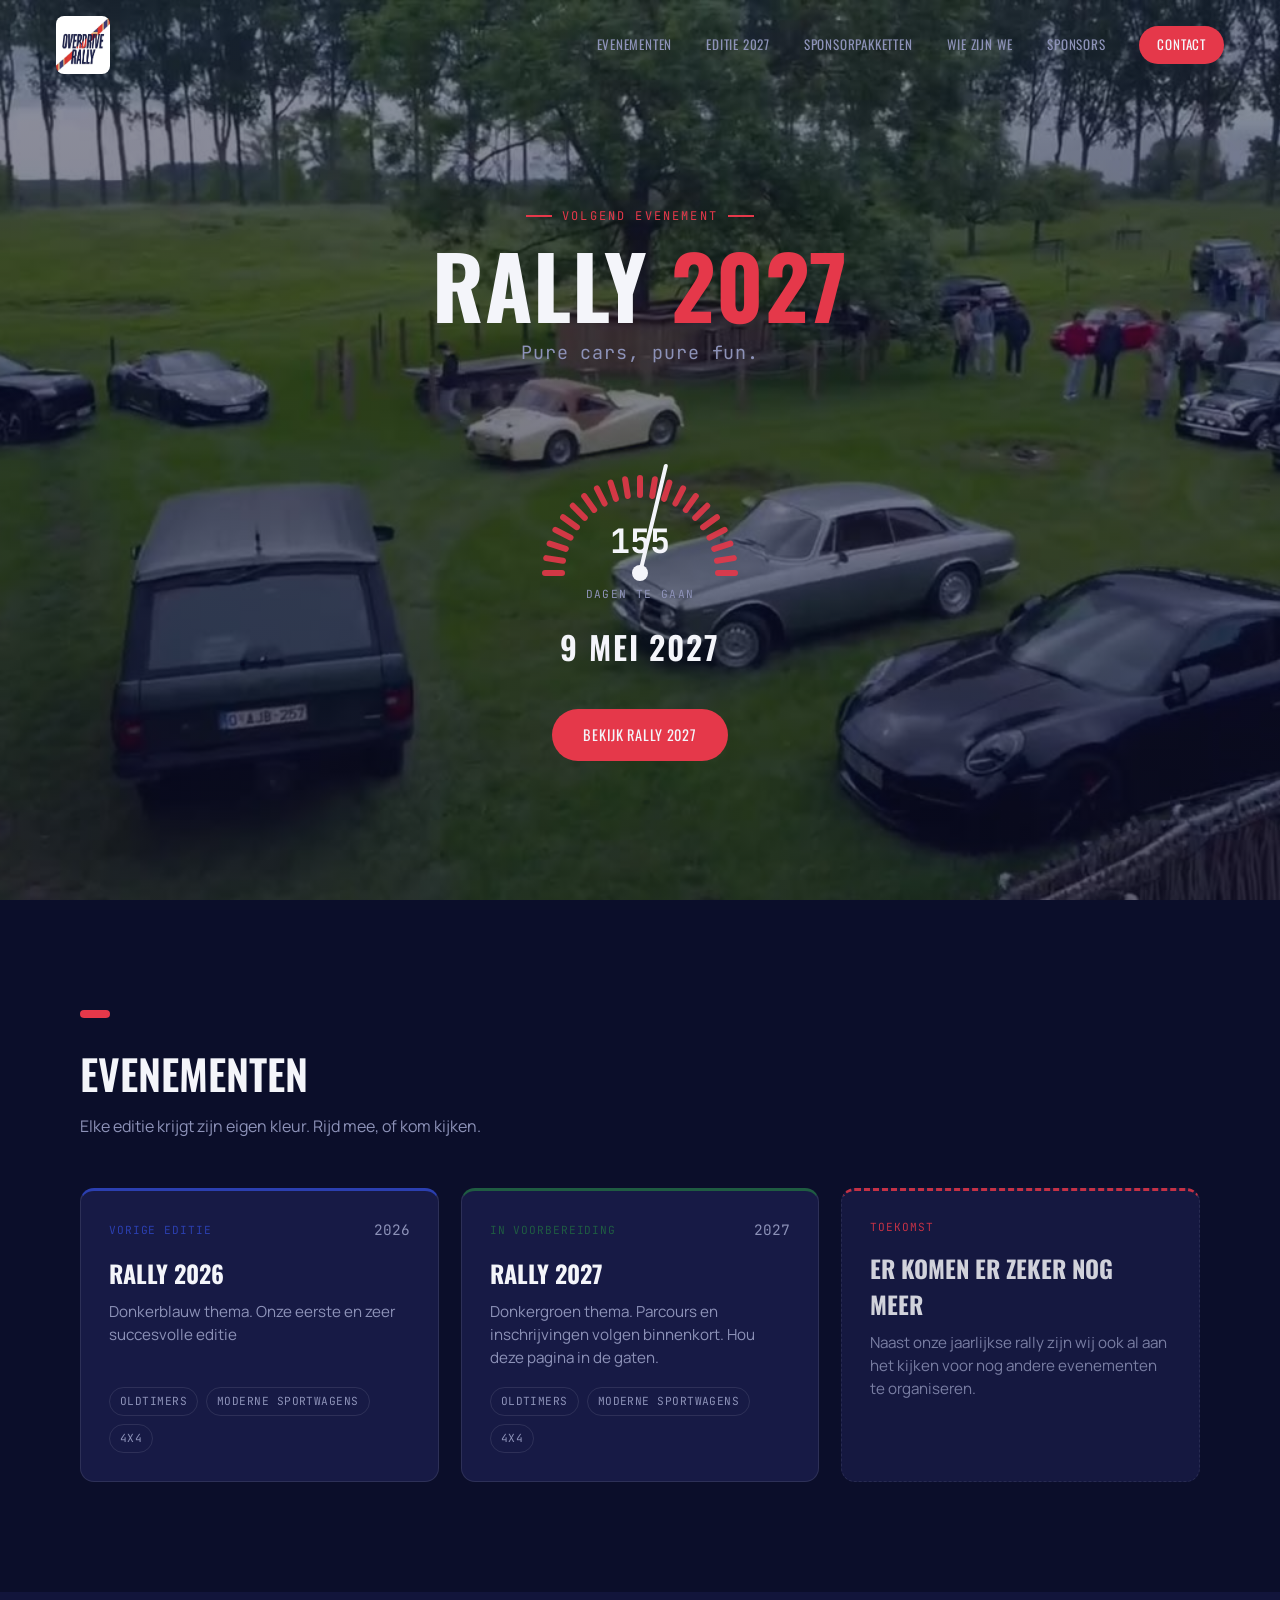
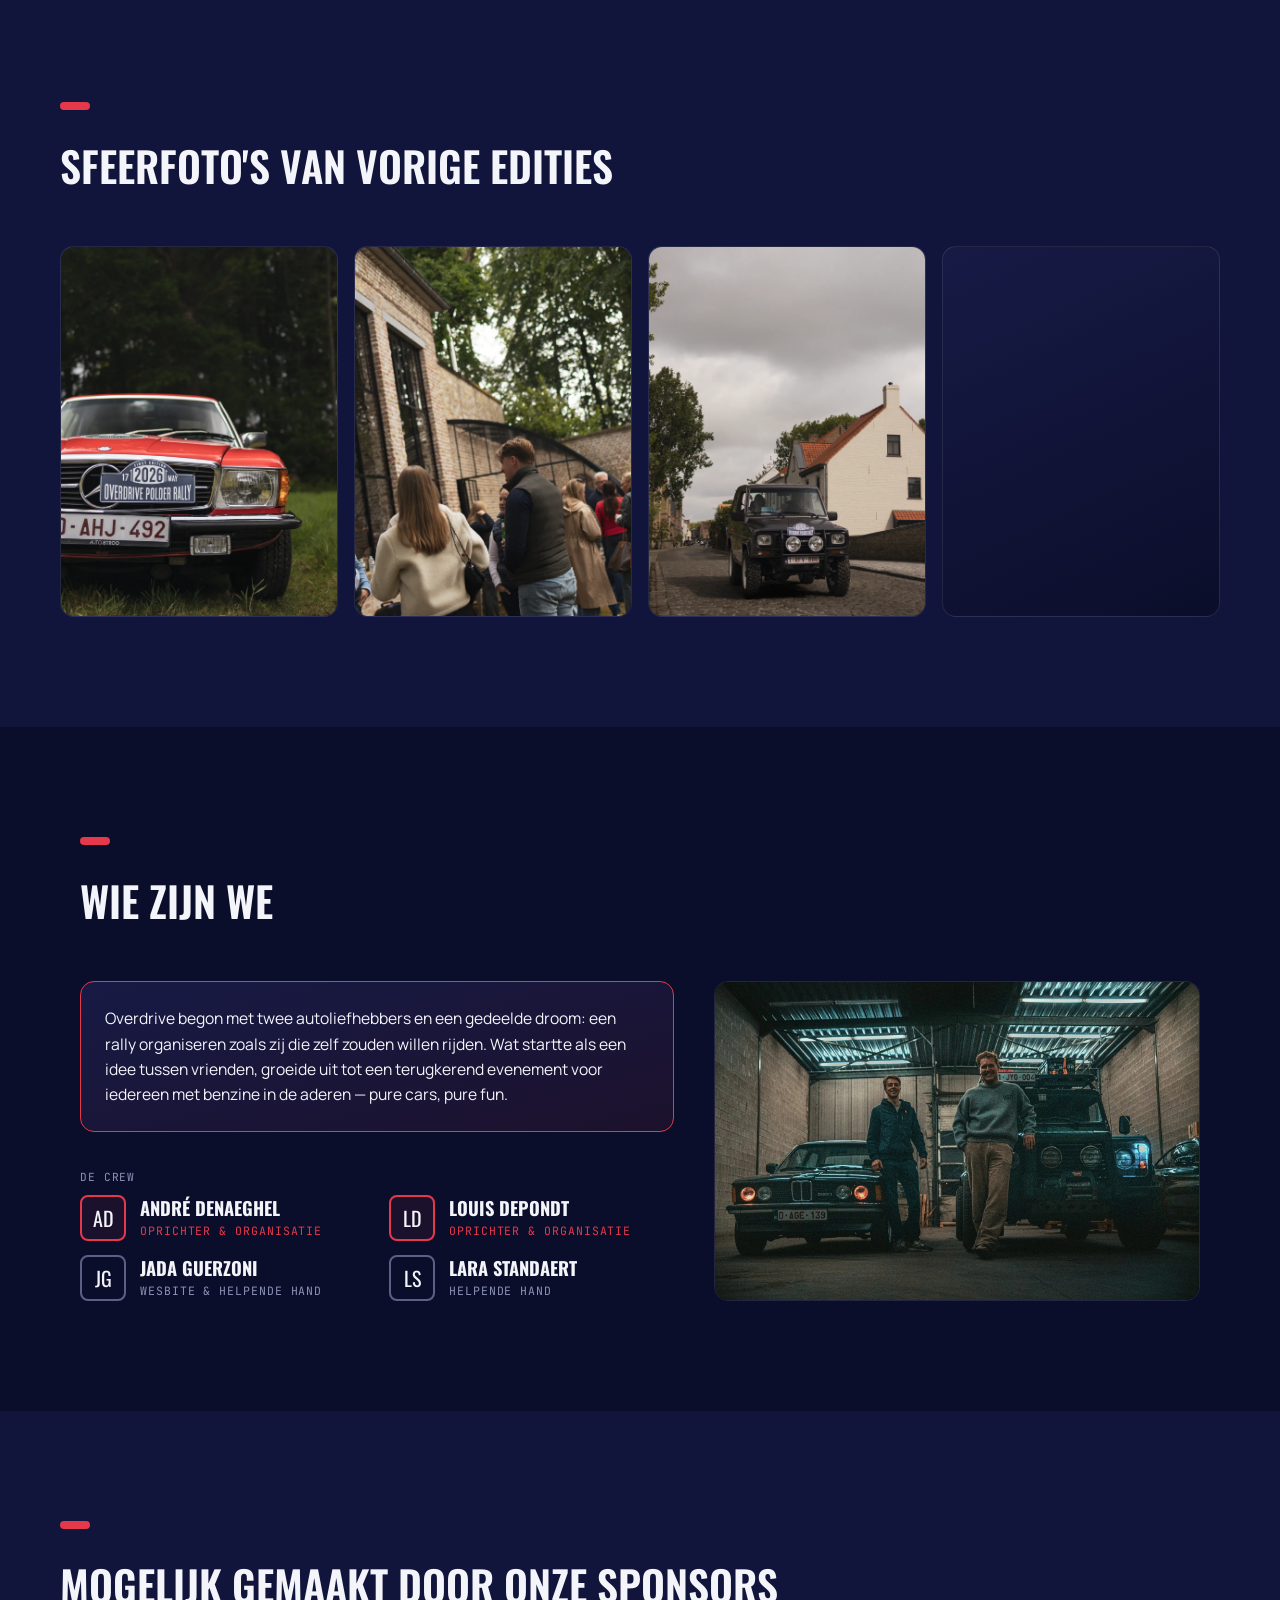
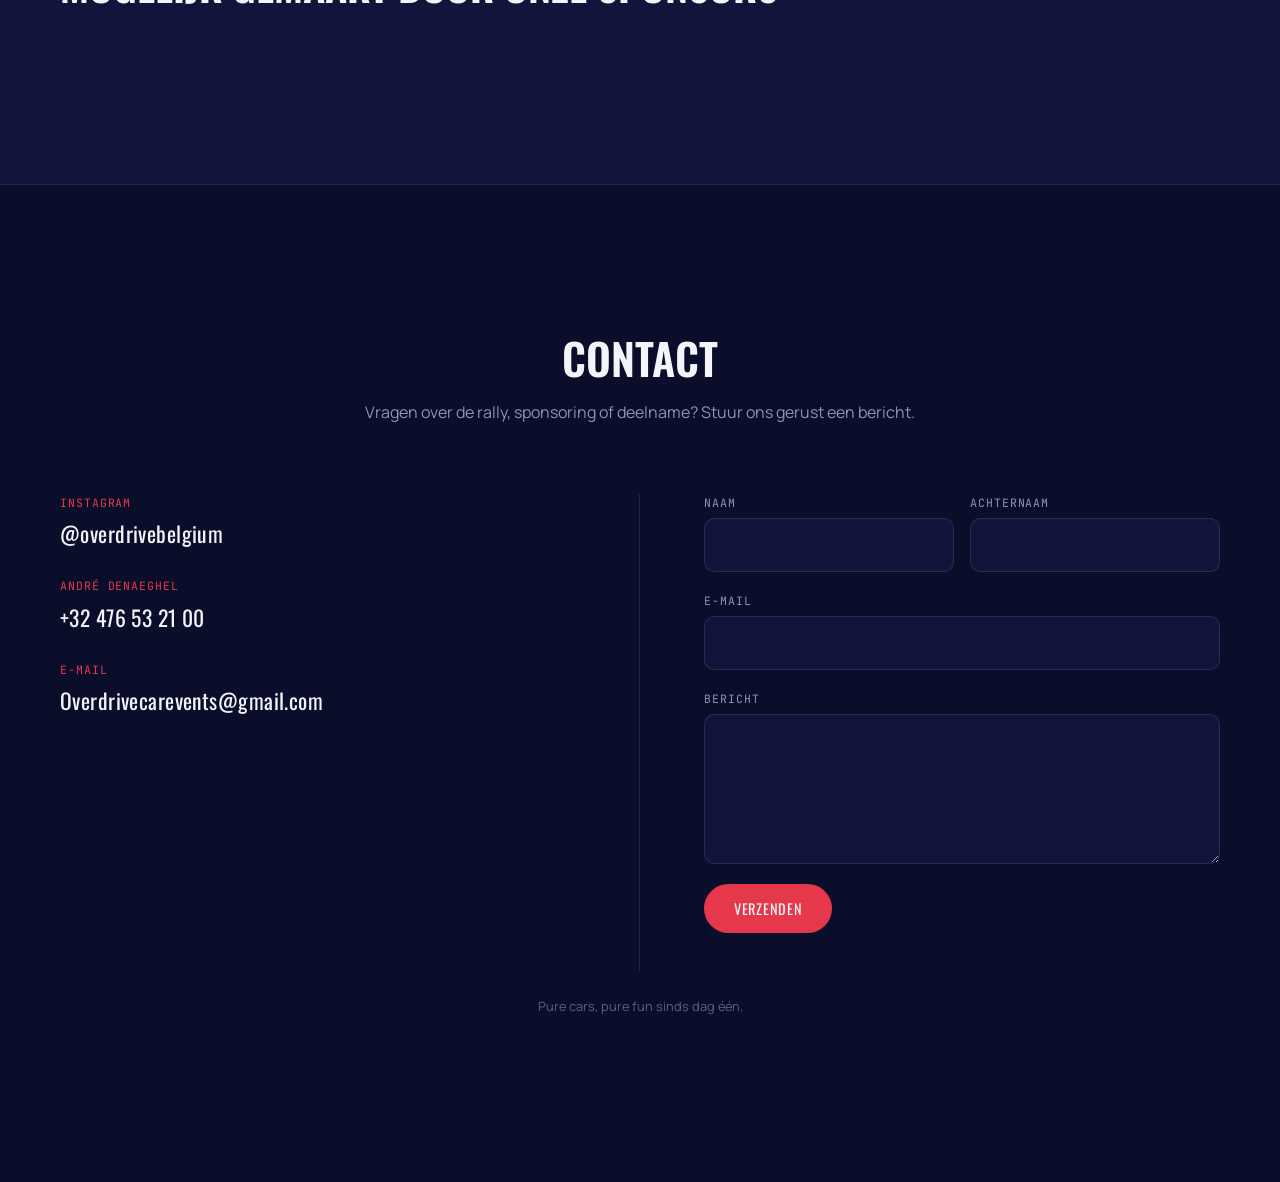
==== commit 19ecc74b: "Update founding story and crew section; enhance styling and layout for better presentation" ====
--- a/index.html
+++ b/index.html
@@ -143,22 +143,39 @@
       <div class="about-content">
         <div class="founding-story">
           <!-- <span class="founding-badge">Het ontstaan</span> -->
-          <p>Overdrive begon met twee autoliefhebbers en een gedeelde droom: een rally organiseren zoals zij die zelf zouden willen rijden. Wat startte als een idee tussen vrienden, groeide uit tot een terugkerend evenement voor iedereen met benzine in de aderen — pure cars, pure fun, sinds dag één.</p>
-        </div>
-
-        <div class="people-grid">
-          <article class="person-card">
-            <div class="person-avatar" aria-hidden="true">AD</div>
-            <h3>André Denaeghel</h3>
-            <p class="person-role">Oprichter &amp; organisatie</p>
-            <!-- <p>Zet samen met Louis elk jaar de rally op poten — van parcours tot planning.</p> -->
-          </article>
-          <article class="person-card">
-            <div class="person-avatar" aria-hidden="true">L</div>
-            <h3>Louis Depondt</h3>
-            <p class="person-role">Oprichter &amp; Organisatie</p>
-            <!-- <p>Zorgt samen met André dat elke editie soepel en met veel plezier verloopt.</p> -->
-          </article>
+          <p>Overdrive begon met twee autoliefhebbers en een gedeelde droom: een rally organiseren zoals zij die zelf zouden willen rijden. Wat startte als een idee tussen vrienden, groeide uit tot een terugkerend evenement voor iedereen met benzine in de aderen — pure cars, pure fun.</p>
+        </div>
+
+        <div class="crew-list">
+          <span class="crew-label">De crew</span>
+          <div class="crew-row" data-person="andre">
+            <span class="crew-number" aria-hidden="true">AD</span>
+            <div class="crew-info">
+              <h3>André Denaeghel</h3>
+              <p class="person-role">Oprichter &amp; organisatie</p>
+            </div>
+          </div>
+          <div class="crew-row" data-person="louis">
+            <span class="crew-number" aria-hidden="true">LD</span>
+            <div class="crew-info">
+              <h3>Louis Depondt</h3>
+              <p class="person-role">Oprichter &amp; organisatie</p>
+            </div>
+          </div>
+          <div class="crew-row crew-row-helper">
+            <span class="crew-number" aria-hidden="true">JG</span>
+            <div class="crew-info">
+              <h3>Jada Guerzoni</h3>
+              <p class="person-role">Wesbite & Helpende hand</p>
+            </div>
+          </div>
+          <div class="crew-row crew-row-helper">
+            <span class="crew-number" aria-hidden="true">LS</span>
+            <div class="crew-info">
+              <h3>Lara Standaert</h3>
+              <p class="person-role">Helpende hand</p>
+            </div>
+          </div>
         </div>
       </div>
 
@@ -166,6 +183,10 @@
         <!-- <img src="images/indexFotos/foto-team.webp" alt="André en Louis van Overdrive met hun BMW en Land Rover Defender" class="team-photo"> -->
 
         <img src="images/indexFotos/team-foto2.webp" alt="André en Louis van Overdrive met hun BMW en Land Rover Defender" class="team-photo">
+        <div class="photo-tags" aria-hidden="true">
+          <span class="photo-tag" data-person="andre" style="--x:36.7%; --y:27%;">André</span>
+          <span class="photo-tag" data-person="louis" style="--x:56.2%; --y:19.5%;">Louis</span>
+        </div>
       </div>
     </div>
   </section>
--- a/style.css
+++ b/style.css
@@ -439,7 +439,8 @@
   gap: 22px;
 }
 .event-card {
-  display: block;
+  display: flex;
+  flex-direction: column;
   background: var(--bg-alt-2);
   border: 1px solid var(--line);
   border-radius: var(--radius);
@@ -486,7 +487,8 @@
   display: flex;
   flex-wrap: wrap;
   gap: 8px;
-  margin-top: 18px;
+  margin-top: auto;
+  padding-top: 18px;
 }
 .event-chips span {
   font-family: var(--font-mono);
@@ -505,46 +507,68 @@
 }
 
 /* People */
-.people-grid {
+.crew-list {
+  margin-top: auto;
   display: grid;
-  grid-template-columns: repeat(auto-fit, minmax(260px, 1fr));
-  gap: 22px;
-}
-.person-card {
-  background: var(--bg-alt-2);
-  border: 1px solid var(--line);
-  border-radius: var(--radius);
-  padding: 32px;
-  text-align: center;
-}
-.person-avatar {
-  width: 76px;
-  height: 76px;
-  border-radius: 50%;
-  margin: 0 auto 18px;
-  background: linear-gradient(135deg, var(--red), var(--red-dim));
+  grid-template-columns: repeat(2, minmax(0, 1fr));
+  gap: 14px 24px;
+}
+.crew-label {
+  grid-column: 1 / -1;
+  font-family: var(--font-mono);
+  font-size: 0.7rem;
+  text-transform: uppercase;
+  letter-spacing: 0.08em;
+  color: var(--muted);
+  margin-bottom: -4px;
+}
+.crew-row {
+  display: flex;
+  align-items: center;
+  gap: 14px;
+}
+.crew-number {
+  flex-shrink: 0;
+  width: 46px;
+  height: 46px;
   display: flex;
   align-items: center;
   justify-content: center;
-  font-family: var(--font-display);
-  font-size: 1.4rem;
-}
-.person-card h3 {
-  font-family: var(--font-display);
-  text-transform: uppercase;
-  font-size: 1.3rem;
+  border: 2px solid var(--red);
+  border-radius: 8px;
+  font-family: var(--font-display);
+  font-size: 1.25rem;
+  color: var(--white);
+  background: rgba(229, 56, 74, 0.08);
+  transition: background 0.3s ease;
+}
+.crew-row:hover .crew-number {
+  background: var(--red);
+}
+.crew-row-helper .crew-number {
+  border-color: var(--muted-dim);
+  background: transparent;
+}
+.crew-row-helper:hover .crew-number {
+  background: transparent;
+  border-color: var(--muted);
+}
+.crew-row-helper .person-role {
+  color: var(--muted);
+}
+.crew-info h3 {
+  font-family: var(--font-display);
+  text-transform: uppercase;
+  font-size: 1.15rem;
+  line-height: 1.2;
 }
 .person-role {
   color: var(--red);
   font-family: var(--font-mono);
-  font-size: 0.75rem;
+  font-size: 0.72rem;
   text-transform: uppercase;
   letter-spacing: 0.08em;
-  margin: 6px 0 12px;
-}
-.person-card p:last-child {
-  color: var(--muted);
-  font-size: 0.92rem;
+  margin-top: 3px;
 }
 
 /* Sponsors */
@@ -973,12 +997,61 @@
   object-fit: cover;
   object-position: center;
 }
+
+/* Tags op de teamfoto: de laag volgt exact het bijgesneden beeld (object-fit: cover, 3:2) */
+.about-photo {
+  container-type: size;
+}
+.photo-tags {
+  position: absolute;
+  top: 50%;
+  left: 50%;
+  width: max(100cqw, 150cqh);
+  height: max(100cqh, 66.667cqw);
+  transform: translate(-50%, -50%);
+  pointer-events: none;
+}
+.photo-tag {
+  position: absolute;
+  left: var(--x);
+  top: var(--y);
+  transform: translate(-50%, calc(-100% + 8px));
+  padding: 6px 12px;
+  background: var(--red);
+  color: var(--white);
+  font-family: var(--font-mono);
+  font-size: 0.72rem;
+  text-transform: uppercase;
+  letter-spacing: 0.08em;
+  border-radius: 6px;
+  white-space: nowrap;
+  box-shadow: 0 6px 18px rgba(0, 0, 0, 0.45);
+  opacity: 0;
+  transition:
+    opacity 0.25s ease,
+    transform 0.25s ease;
+}
+.photo-tag::after {
+  content: '';
+  position: absolute;
+  left: 50%;
+  top: 100%;
+  transform: translateX(-50%);
+  border: 6px solid transparent;
+  border-top-color: var(--red);
+}
+.about-layout:has([data-person='andre'] .crew-number:hover) .photo-tag[data-person='andre'],
+.about-layout:has([data-person='louis'] .crew-number:hover) .photo-tag[data-person='louis'] {
+  opacity: 1;
+  transform: translate(-50%, -100%);
+}
+
 .founding-story {
   position: relative;
   background: linear-gradient(165deg, var(--bg-alt-2), rgba(229, 56, 74, 0.08));
   border: 1px solid var(--red);
   border-radius: var(--radius);
-  padding: 28px 30px;
+  padding: 24px;
 }
 .founding-story p {
   color: var(--white);
@@ -992,6 +1065,22 @@
   .about-photo {
     min-height: 260px;
     order: -1;
+  }
+}
+@media (max-width: 480px) {
+  .crew-row {
+    gap: 10px;
+  }
+  .crew-number {
+    width: 38px;
+    height: 38px;
+    font-size: 1rem;
+  }
+  .crew-info h3 {
+    font-size: 0.95rem;
+  }
+  .person-role {
+    font-size: 0.62rem;
   }
 }
 
